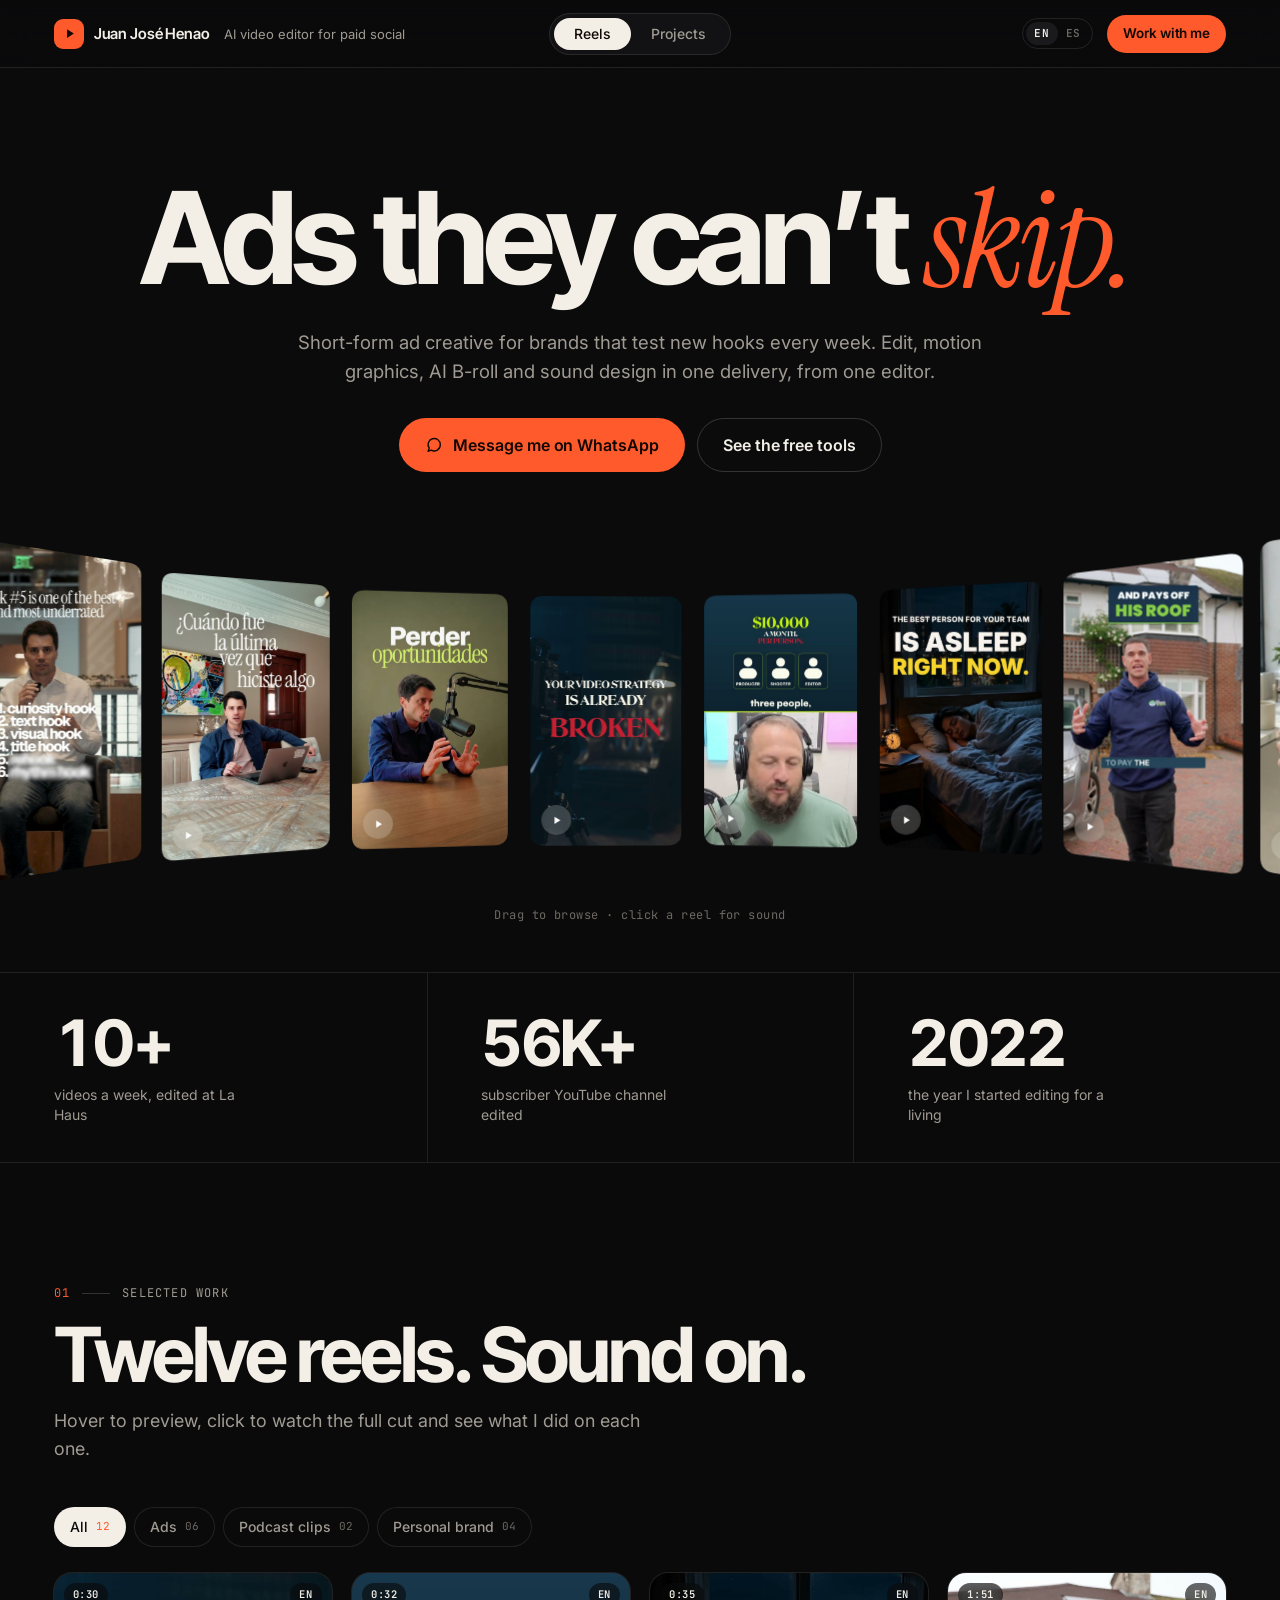
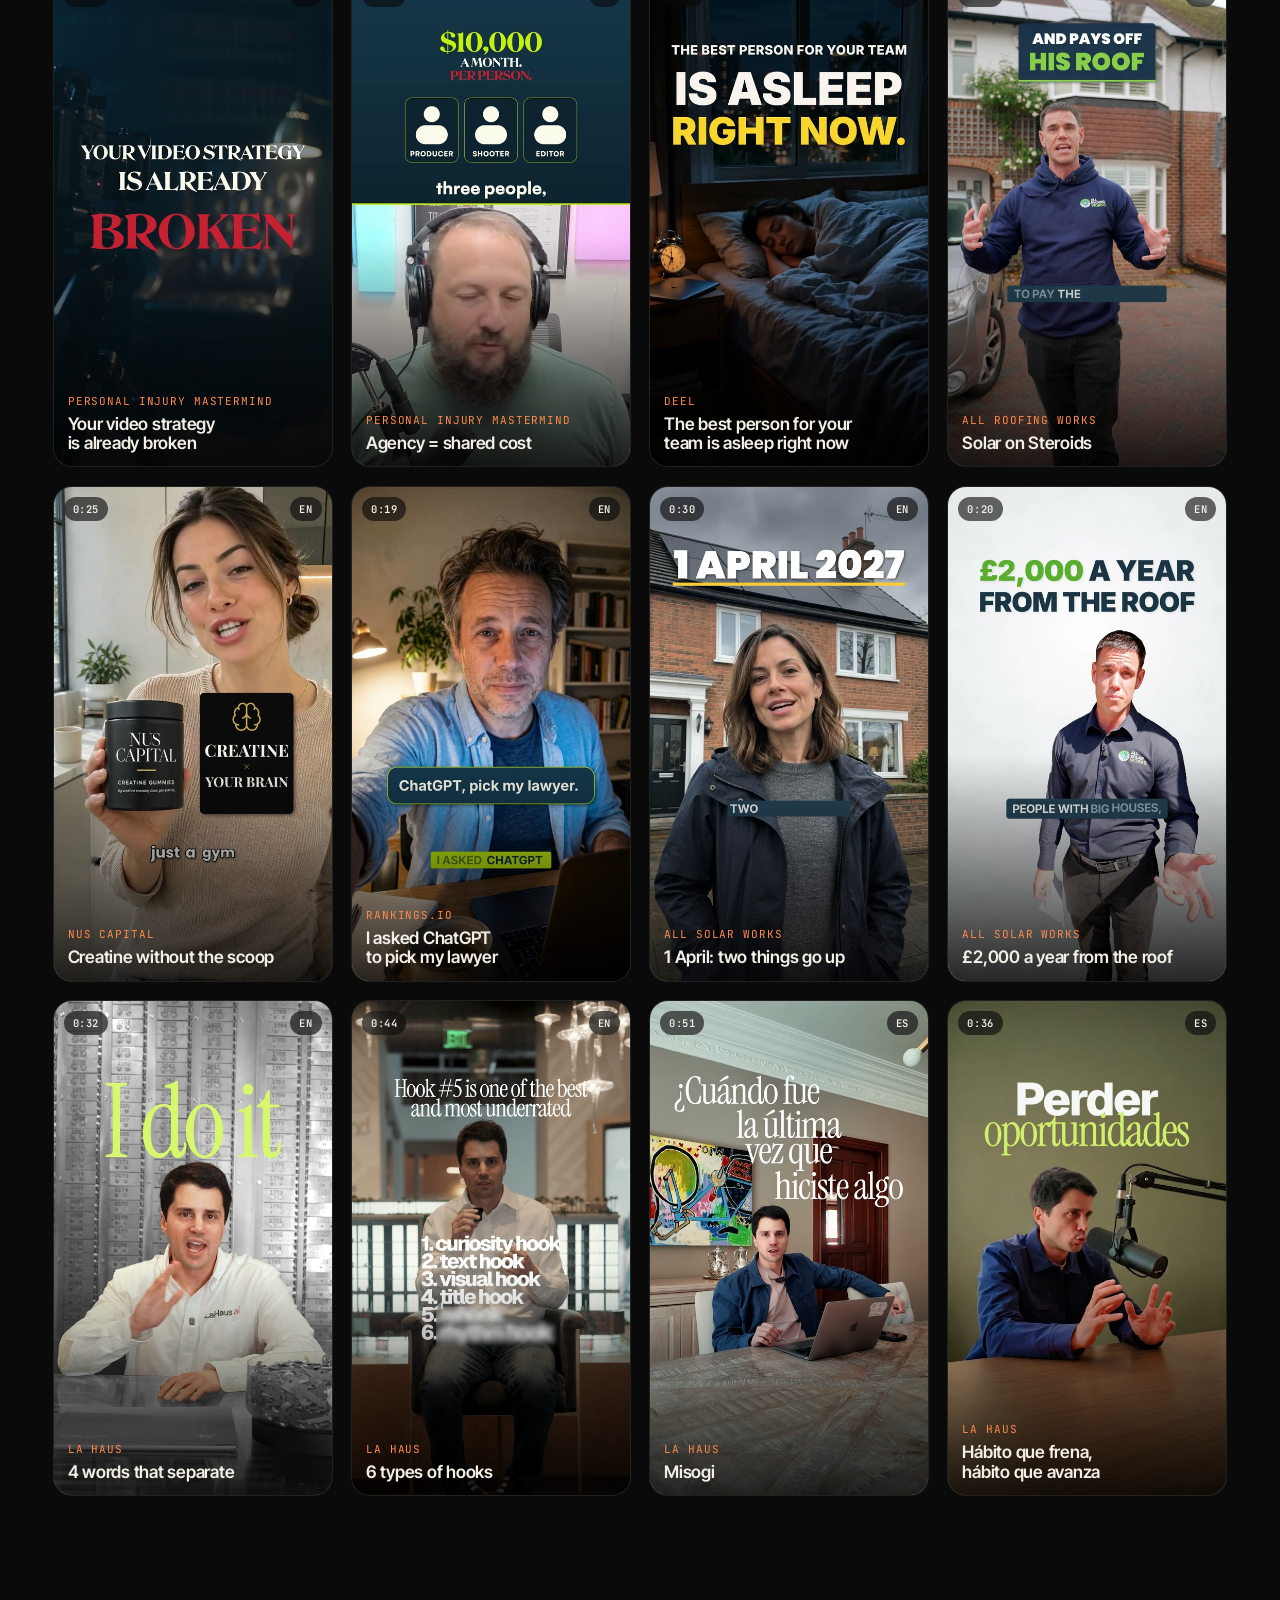
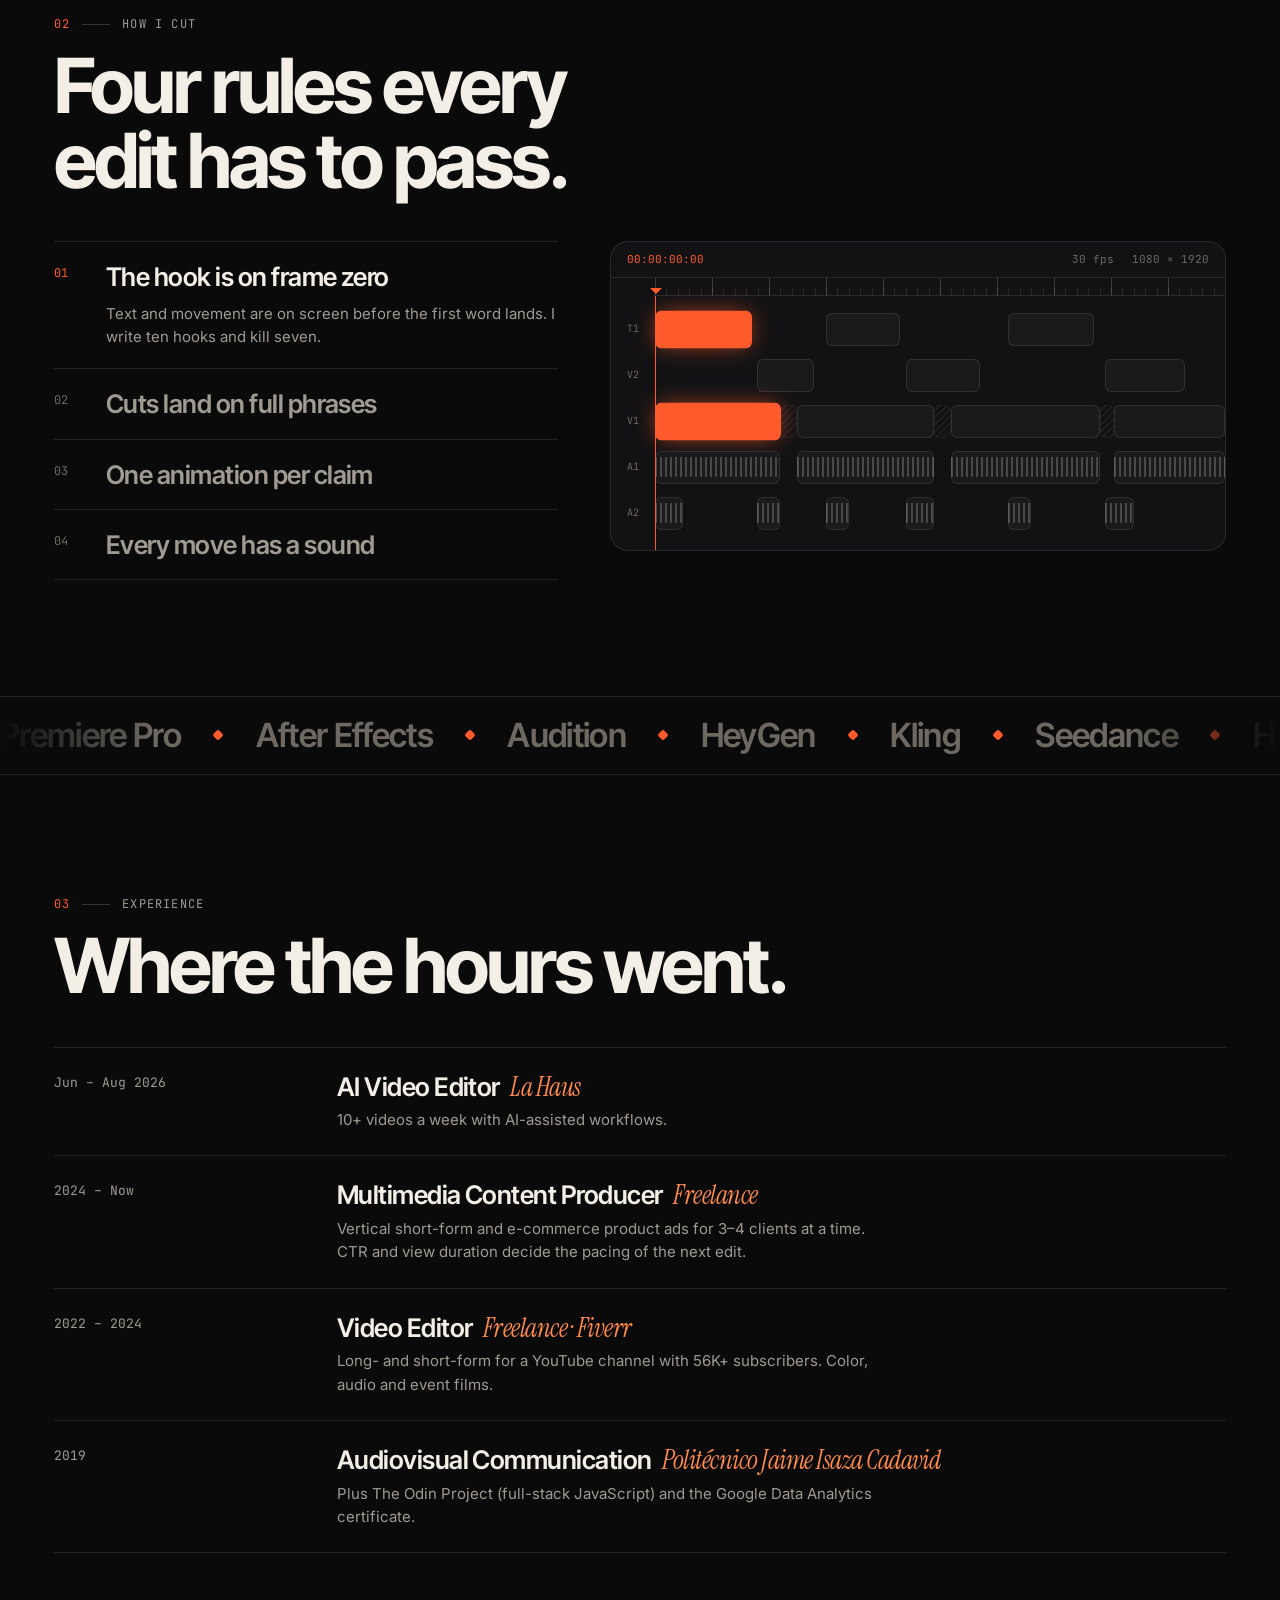
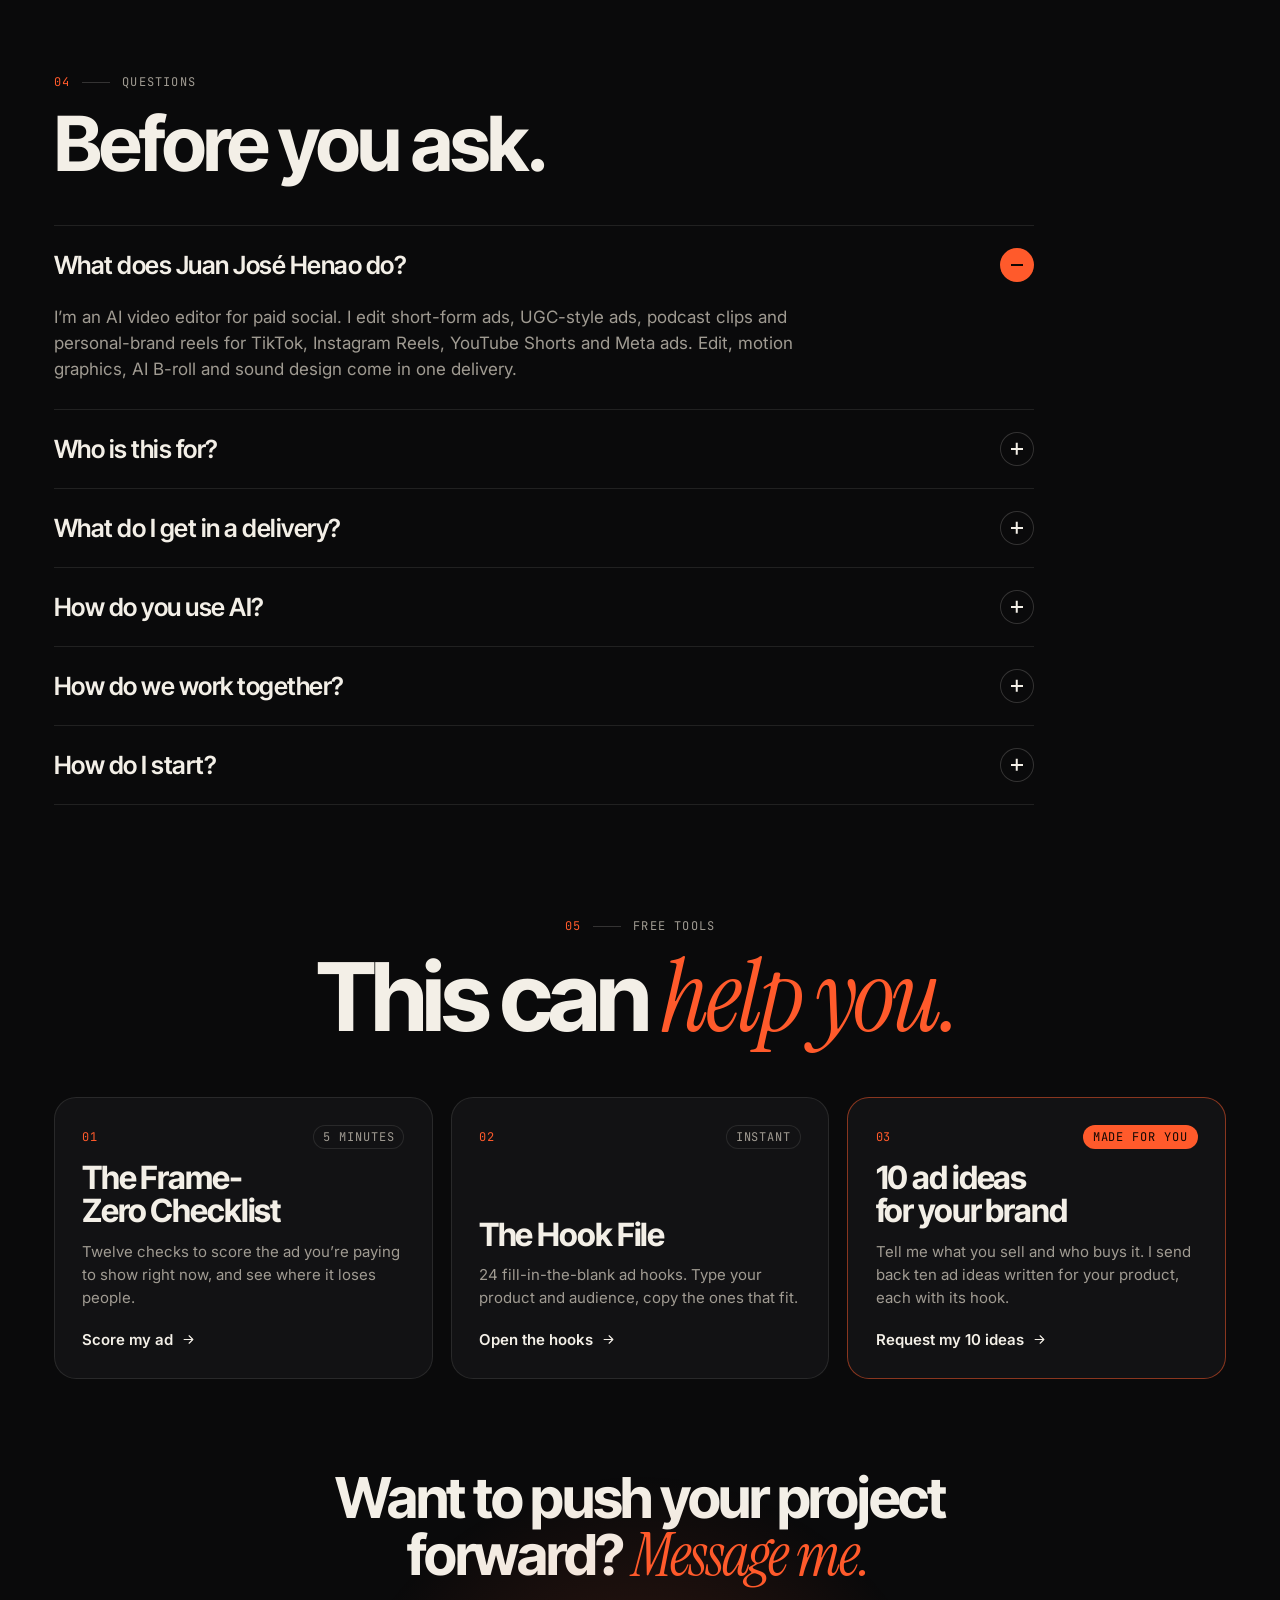
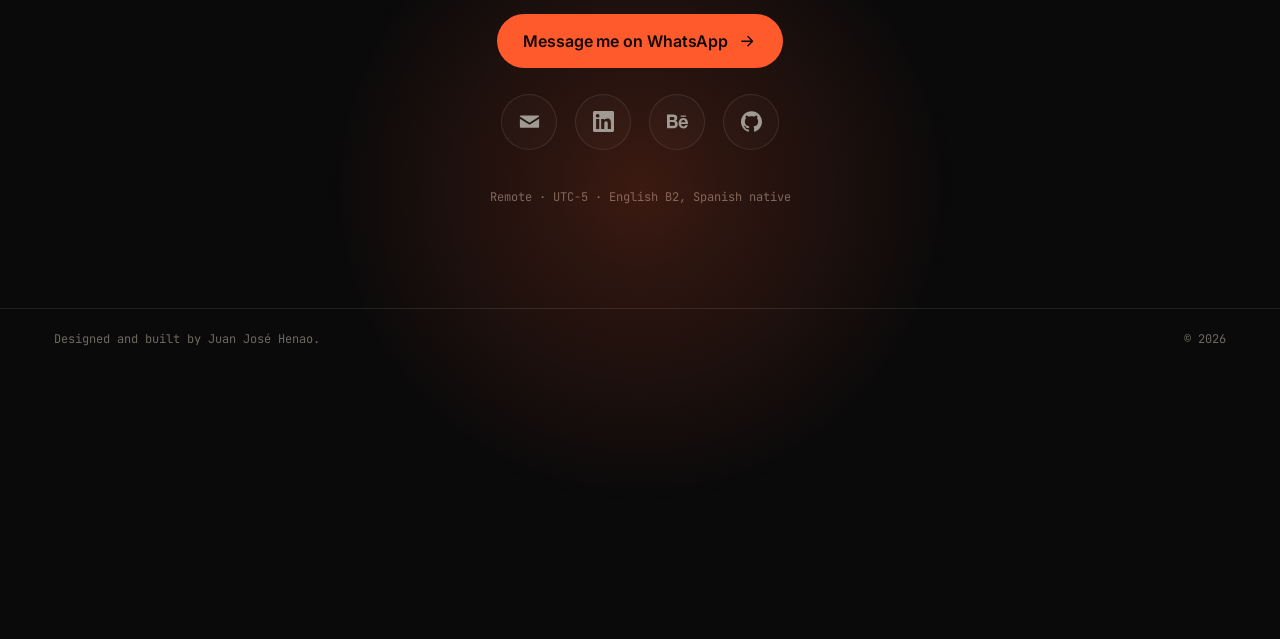
==== index.html @ 2e5285df "Portfolio site: reels, projects, free tools Co-Authored-By: Claude Fable 5.2 <noreply@anthropic.com>" ====
<!doctype html>
<html lang="en">
<head>
<meta charset="utf-8">
<meta name="viewport" content="width=device-width, initial-scale=1, viewport-fit=cover">
<title>Juan José Henao · AI Video Editor for Paid Social Ads</title>
<link rel="canonical" href="https://juanhenao.pages.dev/">
<meta name="description" content="Short-form ad creative for brands that test every week: edit, motion graphics, AI B-roll and sound design in one delivery. Juan José Henao, AI video editor, remote on US hours.">
<meta name="theme-color" content="#0A0A0B">
<meta property="og:title" content="Juan José Henao · AI Video Editor">
<meta property="og:description" content="Ads they can’t skip. Short-form ad creative with motion graphics, AI B-roll and sound design.">
<meta property="og:image" content="assets/poster/deel.jpg">
<link rel="icon" href="data:image/svg+xml,%3Csvg xmlns='http://www.w3.org/2000/svg' viewBox='0 0 32 32'%3E%3Crect width='32' height='32' rx='8' fill='%230A0A0B'/%3E%3Cpath d='M12 9v14l11-7z' fill='%23FF5A2B'/%3E%3C/svg%3E">
<link rel="preconnect" href="https://fonts.googleapis.com">
<link rel="preconnect" href="https://fonts.gstatic.com" crossorigin>
<link href="https://fonts.googleapis.com/css2?family=Inter+Tight:wght@500;600;700&family=Instrument+Serif:ital@1&family=Inter:wght@400;500;600&family=JetBrains+Mono:wght@400;600&display=swap" rel="stylesheet">
<link rel="stylesheet" href="assets/css/styles.css">
<!--ld-->
<script type="application/ld+json">{"@context":"https://schema.org","@graph":[{"@type":"Person","@id":"https://juanhenao.pages.dev/#juan","name":"Juan José Henao","jobTitle":"AI Video Editor","url":"https://juanhenao.pages.dev/","description":"Short-form ad creative for brands that test new hooks every week. Edit, motion graphics, AI B-roll and sound design in one delivery, from one editor.","address":{"@type":"PostalAddress","addressLocality":"Medellín","addressCountry":"CO"},"knowsLanguage":["en","es"],"knowsAbout":["Short-form video ads","Paid social creative","UGC-style ads","Motion graphics","AI video production","Podcast clips","Sound design","Premiere Pro","After Effects","Audition","HeyGen","Kling","Seedance","Higgsfield","ElevenLabs","CapCut","Claude Code"],"sameAs":["https://www.linkedin.com/in/juanhenaocyclone","https://www.behance.net/juanjoshenao3","https://github.com/Juanjhenao"]},{"@type":"ProfessionalService","@id":"https://juanhenao.pages.dev/#service","name":"Juan José Henao · AI video editing for paid social","url":"https://juanhenao.pages.dev/","image":"https://juanhenao.pages.dev/assets/poster/pim-short.jpg","founder":{"@id":"https://juanhenao.pages.dev/#juan"},"areaServed":"Worldwide","availableLanguage":["English","Spanish"],"description":"Short-form ad creative for startups, mid-size and large companies: editing, motion graphics, AI B-roll and sound design in one delivery, on a monthly retainer.","audience":{"@type":"BusinessAudience","name":"Startups, mid-size and large companies, and agencies running paid social"},"hasOfferCatalog":{"@type":"OfferCatalog","name":"Services","itemListElement":[{"@type":"Offer","itemOffered":{"@type":"Service","name":"Short-form paid social ads"}},{"@type":"Offer","itemOffered":{"@type":"Service","name":"UGC-style ads"}},{"@type":"Offer","itemOffered":{"@type":"Service","name":"Podcast clips and shorts"}},{"@type":"Offer","itemOffered":{"@type":"Service","name":"Personal-brand reels"}},{"@type":"Offer","itemOffered":{"@type":"Service","name":"Motion graphics and kinetic captions"}},{"@type":"Offer","itemOffered":{"@type":"Service","name":"AI-generated B-roll"}}]}},{"@type":"ItemList","name":"Selected reels","itemListElement":[{"@type":"ListItem","position":1,"item":{"@type":"VideoObject","name":"Your video strategy is already broken (Personal Injury Mastermind)","description":"Podcast short. Motion-graphics-led short cut from a long episode: the voice drives, the graphics explain. Checklists, a ×30 multiplier and a task stack built as vector UI in the brand palette. AI B-roll covers the two stretches where the master had no usable camera.","thumbnailUrl":"https://juanhenao.pages.dev/assets/poster/pim-short.jpg","contentUrl":"https://juanhenao.pages.dev/assets/video/pim-short.mp4","uploadDate":"2026-11-10","duration":"PT30S","inLanguage":"en","creator":{"@id":"https://juanhenao.pages.dev/#juan"}}},{"@type":"ListItem","position":2,"item":{"@type":"VideoObject","name":"Agency = shared cost (Personal Injury Mastermind)","description":"Podcast clip. Split frame: the speaker below, a live infographic above that does the math as he talks. $10,000 a month per person becomes $40,000 for four, built up icon by icon. Word-level captions with the keyword highlighted in the brand lime.","thumbnailUrl":"https://juanhenao.pages.dev/assets/poster/pim-clip.jpg","contentUrl":"https://juanhenao.pages.dev/assets/video/pim-clip.mp4","uploadDate":"2026-11-10","duration":"PT32S","inLanguage":"en","creator":{"@id":"https://juanhenao.pages.dev/#juan"}}},{"@type":"ListItem","position":3,"item":{"@type":"VideoObject","name":"The best person for your team is asleep right now (Deel)","description":"Ad concept · paid social. Concept to final render: AI-generated B-roll, no AI faces talking to camera. A dotted 3D globe carries the whole middle of the ad, with hires arcing across it. Hero counters for the public figures: 150+ countries, $11.2B paid, 4.83 rating.","thumbnailUrl":"https://juanhenao.pages.dev/assets/poster/deel.jpg","contentUrl":"https://juanhenao.pages.dev/assets/video/deel.mp4","uploadDate":"2026-11-10","duration":"PT35S","inLanguage":"en","creator":{"@id":"https://juanhenao.pages.dev/#juan"}}},{"@type":"ListItem","position":4,"item":{"@type":"VideoObject","name":"Solar on Steroids (All Roofing Works)","description":"Long-form ad · multicam. Edited A cam, B cam and drone into one 1:51 walkthrough. Title cards and counters land on each claim, clear of the presenter’s face. Rebuilt the logo in vectors for a clean animated sign-off.","thumbnailUrl":"https://juanhenao.pages.dev/assets/poster/roofing.jpg","contentUrl":"https://juanhenao.pages.dev/assets/video/roofing.mp4","uploadDate":"2026-11-05","duration":"PT1M51S","inLanguage":"en","creator":{"@id":"https://juanhenao.pages.dev/#juan"}}},{"@type":"ListItem","position":5,"item":{"@type":"VideoObject","name":"Creatine without the scoop (NUS Capital)","description":"Paid social ad · e-commerce. A 3D moment that acts out the script: powder turns into “5g”, then into the gummy. Serif title cards and dark B-roll for the “no scoop, no forgetting it” beats. Shared-element transitions, so the edit never passes through black.","thumbnailUrl":"https://juanhenao.pages.dev/assets/poster/nus.jpg","contentUrl":"https://juanhenao.pages.dev/assets/video/nus.mp4","uploadDate":"2026-11-04","duration":"PT25S","inLanguage":"en","creator":{"@id":"https://juanhenao.pages.dev/#juan"}}},{"@type":"ListItem","position":6,"item":{"@type":"VideoObject","name":"I asked ChatGPT to pick my lawyer (Rankings.io)","description":"Ad concept · paid social. Opens on the chat prompt as an on-screen bubble, in sync with the line. Vector UI in brand colors: ten search links collapse into three names. Kinetic type close: “Page one used to be the prize.”","thumbnailUrl":"https://juanhenao.pages.dev/assets/poster/rankings.jpg","contentUrl":"https://juanhenao.pages.dev/assets/video/rankings.mp4","uploadDate":"2026-11-04","duration":"PT19S","inLanguage":"en","creator":{"@id":"https://juanhenao.pages.dev/#juan"}}},{"@type":"ListItem","position":7,"item":{"@type":"VideoObject","name":"1 April: two things go up (All Solar Works)","description":"Paid social ad. Cut a single take down to full phrases, with alternating punch-ins hiding every join. Built an isometric voxel house in code to explain “4 kW solar + home battery” in two seconds. Counter reveal for the £4,300 figure, AI drone B-roll and a Get Quote button with a cursor click.","thumbnailUrl":"https://juanhenao.pages.dev/assets/poster/solar-vat.jpg","contentUrl":"https://juanhenao.pages.dev/assets/video/solar-vat.mp4","uploadDate":"2026-11-03","duration":"PT30S","inLanguage":"en","creator":{"@id":"https://juanhenao.pages.dev/#juan"}}},{"@type":"ListItem","position":8,"item":{"@type":"VideoObject","name":"£2,000 a year from the roof (All Solar Works)","description":"Paid social ad. Presenter cut out over the headline so the number reads first. Panel specs laid onto the roof in perspective over the drone shot. Animated counters and icons for output and savings, then the logo sting.","thumbnailUrl":"https://juanhenao.pages.dev/assets/poster/solar-roof.jpg","contentUrl":"https://juanhenao.pages.dev/assets/video/solar-roof.mp4","uploadDate":"2026-10-30","duration":"PT20S","inLanguage":"en","creator":{"@id":"https://juanhenao.pages.dev/#juan"}}},{"@type":"ListItem","position":9,"item":{"@type":"VideoObject","name":"4 words that separate (La Haus)","description":"Personal-brand reel. Opens wide on a big “4”, then cuts in close as the phrase lands. “I do it anyway” builds in oversized serif type behind the speaker, with the key word boxed in lime. Background drops to black and white so the type and the speaker carry the frame.","thumbnailUrl":"https://juanhenao.pages.dev/assets/poster/doit.jpg","contentUrl":"https://juanhenao.pages.dev/assets/video/doit.mp4","uploadDate":"2026-07-14","duration":"PT32S","inLanguage":"en","creator":{"@id":"https://juanhenao.pages.dev/#juan"}}},{"@type":"ListItem","position":10,"item":{"@type":"VideoObject","name":"6 types of hooks (La Haus)","description":"Educational reel. A six-item list that unblurs one line at a time, holding attention to the end. Background swaps and a comment-keyword CTA built in. Captions placed inside the safe zone, clear of the app UI.","thumbnailUrl":"https://juanhenao.pages.dev/assets/poster/hooks.jpg","contentUrl":"https://juanhenao.pages.dev/assets/video/hooks.mp4","uploadDate":"2026-06-24","duration":"PT44S","inLanguage":"en","creator":{"@id":"https://juanhenao.pages.dev/#juan"}}},{"@type":"ListItem","position":11,"item":{"@type":"VideoObject","name":"Misogi (La Haus)","description":"Personal-brand reel. Editorial type hook that asks the question before he does. AI B-roll inserts that match the room’s light, so cutaways feel shot, not stock. Karaoke captions with lime emphasis on the words that carry the idea.","thumbnailUrl":"https://juanhenao.pages.dev/assets/poster/misogi.jpg","contentUrl":"https://juanhenao.pages.dev/assets/video/misogi.mp4","uploadDate":"2026-06-23","duration":"PT51S","inLanguage":"es","creator":{"@id":"https://juanhenao.pages.dev/#juan"}}},{"@type":"ListItem","position":12,"item":{"@type":"VideoObject","name":"Hábito que frena, hábito que avanza (La Haus)","description":"Personal-brand reel. A two-column comparison builds above the speaker, one tag per habit. Rounded B-roll insets and a split screen break up the talking head. Serif and grotesque title pairing in the brand’s single lime accent.","thumbnailUrl":"https://juanhenao.pages.dev/assets/poster/habito.jpg","contentUrl":"https://juanhenao.pages.dev/assets/video/habito.mp4","uploadDate":"2026-06-19","duration":"PT36S","inLanguage":"es","creator":{"@id":"https://juanhenao.pages.dev/#juan"}}}]},{"@type":"FAQPage","mainEntity":[{"@type":"Question","name":"What does Juan José Henao do?","acceptedAnswer":{"@type":"Answer","text":"I’m an AI video editor for paid social. I edit short-form ads, UGC-style ads, podcast clips and personal-brand reels for TikTok, Instagram Reels, YouTube Shorts and Meta ads. Edit, motion graphics, AI B-roll and sound design come in one delivery."}},{"@type":"Question","name":"Who is this for?","acceptedAnswer":{"@type":"Answer","text":"Startups, mid-size and large companies, and the agencies that serve them, when they run paid social and need fresh ad creative every week instead of one video a quarter."}},{"@type":"Question","name":"What do I get in a delivery?","acceptedAnswer":{"@type":"Answer","text":"A finished vertical video ready to run: hook on the first frame, cuts on full phrases, word-level captions, motion graphics for every claim, B-roll and a mixed soundtrack. The project file stays editable, so changes don’t mean starting over."}},{"@type":"Question","name":"How do you use AI?","acceptedAnswer":{"@type":"Answer","text":"For speed and for shots that would otherwise need a shoot: AI B-roll with Seedance and Kling, avatars and voice with HeyGen and ElevenLabs, and my own pipeline that finds silences, aligns captions and audits every cut. The taste and the final check are mine. Anything showing an AI-generated person is labelled as such."}},{"@type":"Question","name":"How do we work together?","acceptedAnswer":{"@type":"Answer","text":"On a monthly retainer. You send raw footage or a brief, I send back finished ads, and what the numbers say shapes the next batch. I’m remote, based in Medellín, Colombia (UTC−5), and work US business hours. English and Spanish."}},{"@type":"Question","name":"How do I start?","acceptedAnswer":{"@type":"Answer","text":"Message me on WhatsApp or by email. Or start with a free tool: score your current ad with the Frame-Zero Checklist, pull hooks from the Hook File, or ask for ten ad ideas written for your brand."}}]}]}</script>
<!--/ld-->
</head>
<body>

<div class="grain" aria-hidden="true"></div>
<div class="cut" aria-hidden="true"></div>

<header class="top">
  <a class="brand" href="#reels" data-view="reels" aria-label="Juan José Henao">
    <span class="brand__mark"><svg viewBox="0 0 24 24" aria-hidden="true"><path d="M8 5v14l11-7z"/></svg></span>
    <span class="brand__text">
      <span class="brand__name">Juan José Henao</span>
      <span class="brand__tag"><span data-i18n="head.tag1">AI video editor for paid social</span><span class="brand__tag2"> · <span data-i18n="head.tag2">Remote, US hours</span></span></span>
    </span>
  </a>

  <nav class="tabs" aria-label="Sections">
    <span class="tabs__pill" aria-hidden="true"></span>
    <a class="tabs__tab is-on" href="#reels" data-view="reels" data-i18n="nav.reels">Reels</a>
    <a class="tabs__tab" href="#projects" data-view="projects" data-i18n="nav.projects">Projects</a>
  </nav>

  <div class="top__right">
    <button class="lang" type="button" aria-label="Language">
      <span data-lang="en" class="is-on">EN</span><span data-lang="es">ES</span>
    </button>
    <a class="btn btn--sm btn--accent magnetic" href="#contact" data-goto="contact"><span data-i18n="nav.cta">Work with me</span></a>
  </div>
  <div class="top__progress" aria-hidden="true"><i></i></div>
</header>

<main>
  <!-- ============================ REELS VIEW ============================ -->
  <section class="view is-on" id="view-reels" data-view-name="reels">

    <section class="hero" id="top">
      <h1 class="hero__h1" data-i18n-html="hero.h1" data-split>Ads they can’t <em>skip.</em></h1>
      <p class="hero__sub reveal" data-i18n="hero.sub">Short-form ad creative for brands that test new hooks every week. Edit, motion graphics, AI B-roll and sound design in one delivery, from one editor.</p>
      <div class="hero__cta reveal">
        <a class="btn btn--accent btn--lg magnetic" data-wa="hero.wa" data-track="wa-hero" href="#" target="_blank" rel="noopener">
          <svg viewBox="0 0 24 24" aria-hidden="true"><path d="M20 11.5a8 8 0 0 1-11.8 7L4 20l1.5-4.1A8 8 0 1 1 20 11.5z"/></svg>
          <span data-i18n="hero.cta1">Message me on WhatsApp</span>
        </a>
        <a class="btn btn--ghost btn--lg magnetic" href="#contact" data-goto="contact"><span data-i18n="hero.cta2">See the free tools</span></a>
      </div>
      <div class="arc" id="arc" aria-label="Featured reels"></div>
      <p class="hero__hint"><span data-i18n="hero.hint">Drag to browse · click a reel for sound</span></p>
    </section>

    <section class="stats" aria-label="Numbers">
      <div class="stat reveal"><b><span data-count="10">0</span>+</b><p data-i18n="stat.1">videos a week, edited at La Haus</p></div>
      <div class="stat reveal"><b><span data-count="56">0</span>K+</b><p data-i18n="stat.2">subscriber YouTube channel edited</p></div>
      <div class="stat reveal"><b><span data-count="2022" data-from="2000">2000</span></b><p data-i18n="stat.4">the year I started editing for a living</p></div>
    </section>

    <section class="work" id="work">
      <header class="sec-head">
        <p class="kicker reveal"><span>01</span><span data-i18n="reels.kicker">Selected work</span></p>
        <h2 class="reveal" data-i18n="reels.h2">Twelve reels. Sound on.</h2>
        <p class="sec-sub reveal" data-i18n="reels.sub">Hover to preview, click to watch the full cut and see what I did on each one.</p>
      </header>
      <div class="filters reveal" role="tablist" aria-label="Filter reels">
        <button class="chip is-on" data-filter="all" role="tab"><span data-i18n="f.all">All</span><i></i></button>
        <button class="chip" data-filter="ads" role="tab"><span data-i18n="f.ads">Ads</span><i></i></button>
        <button class="chip" data-filter="podcast" role="tab"><span data-i18n="f.podcast">Podcast clips</span><i></i></button>
        <button class="chip" data-filter="brand" role="tab"><span data-i18n="f.brand">Personal brand</span><i></i></button>
      </div>
      <div class="grid" id="grid"><!--grid-->
        <article class="card is-in"><a class="card__btn" href="assets/video/pim-short.mp4"><div class="card__frame" style="background-image:url(assets/poster/pim-short.jpg)"><div class="card__shade"></div><div class="card__meta"><p class="card__brand">Personal Injury Mastermind · Podcast short</p><h3 class="card__title">Your video strategy is already broken</h3></div></div></a></article>
        <article class="card is-in"><a class="card__btn" href="assets/video/pim-clip.mp4"><div class="card__frame" style="background-image:url(assets/poster/pim-clip.jpg)"><div class="card__shade"></div><div class="card__meta"><p class="card__brand">Personal Injury Mastermind · Podcast clip</p><h3 class="card__title">Agency = shared cost</h3></div></div></a></article>
        <article class="card is-in"><a class="card__btn" href="assets/video/deel.mp4"><div class="card__frame" style="background-image:url(assets/poster/deel.jpg)"><div class="card__shade"></div><div class="card__meta"><p class="card__brand">Deel · Ad concept · paid social</p><h3 class="card__title">The best person for your team is asleep right now</h3></div></div></a></article>
        <article class="card is-in"><a class="card__btn" href="assets/video/roofing.mp4"><div class="card__frame" style="background-image:url(assets/poster/roofing.jpg)"><div class="card__shade"></div><div class="card__meta"><p class="card__brand">All Roofing Works · Long-form ad · multicam</p><h3 class="card__title">Solar on Steroids</h3></div></div></a></article>
        <article class="card is-in"><a class="card__btn" href="assets/video/nus.mp4"><div class="card__frame" style="background-image:url(assets/poster/nus.jpg)"><div class="card__shade"></div><div class="card__meta"><p class="card__brand">NUS Capital · Paid social ad · e-commerce</p><h3 class="card__title">Creatine without the scoop</h3></div></div></a></article>
        <article class="card is-in"><a class="card__btn" href="assets/video/rankings.mp4"><div class="card__frame" style="background-image:url(assets/poster/rankings.jpg)"><div class="card__shade"></div><div class="card__meta"><p class="card__brand">Rankings.io · Ad concept · paid social</p><h3 class="card__title">I asked ChatGPT to pick my lawyer</h3></div></div></a></article>
        <article class="card is-in"><a class="card__btn" href="assets/video/solar-vat.mp4"><div class="card__frame" style="background-image:url(assets/poster/solar-vat.jpg)"><div class="card__shade"></div><div class="card__meta"><p class="card__brand">All Solar Works · Paid social ad</p><h3 class="card__title">1 April: two things go up</h3></div></div></a></article>
        <article class="card is-in"><a class="card__btn" href="assets/video/solar-roof.mp4"><div class="card__frame" style="background-image:url(assets/poster/solar-roof.jpg)"><div class="card__shade"></div><div class="card__meta"><p class="card__brand">All Solar Works · Paid social ad</p><h3 class="card__title">£2,000 a year from the roof</h3></div></div></a></article>
        <article class="card is-in"><a class="card__btn" href="assets/video/doit.mp4"><div class="card__frame" style="background-image:url(assets/poster/doit.jpg)"><div class="card__shade"></div><div class="card__meta"><p class="card__brand">La Haus · Personal-brand reel</p><h3 class="card__title">4 words that separate</h3></div></div></a></article>
        <article class="card is-in"><a class="card__btn" href="assets/video/hooks.mp4"><div class="card__frame" style="background-image:url(assets/poster/hooks.jpg)"><div class="card__shade"></div><div class="card__meta"><p class="card__brand">La Haus · Educational reel</p><h3 class="card__title">6 types of hooks</h3></div></div></a></article>
        <article class="card is-in"><a class="card__btn" href="assets/video/misogi.mp4"><div class="card__frame" style="background-image:url(assets/poster/misogi.jpg)"><div class="card__shade"></div><div class="card__meta"><p class="card__brand">La Haus · Personal-brand reel</p><h3 class="card__title">Misogi</h3></div></div></a></article>
        <article class="card is-in"><a class="card__btn" href="assets/video/habito.mp4"><div class="card__frame" style="background-image:url(assets/poster/habito.jpg)"><div class="card__shade"></div><div class="card__meta"><p class="card__brand">La Haus · Personal-brand reel</p><h3 class="card__title">Hábito que frena, hábito que avanza</h3></div></div></a></article>
      <!--/grid--></div>
    </section>

    <section class="method" id="method">
      <header class="sec-head">
        <p class="kicker reveal"><span>02</span><span data-i18n="method.kicker">How I cut</span></p>
        <h2 class="reveal" data-i18n="method.h2">Four rules every edit has to pass.</h2>
      </header>
      <div class="method__body">
        <ol class="rules">
          <li class="rule is-on" data-rule="0"><button type="button"><span class="rule__n">01</span><span class="rule__t" data-i18n="m1.t">The hook is on frame zero</span><span class="rule__d" data-i18n="m1.d">Text and movement are on screen before the first word lands. I write ten hooks and kill seven.</span></button></li>
          <li class="rule" data-rule="1"><button type="button"><span class="rule__n">02</span><span class="rule__t" data-i18n="m2.t">Cuts land on full phrases</span><span class="rule__d" data-i18n="m2.d">Pauses over a fifth of a second go. Words never get clipped. Every join is checked twelve frames each side.</span></button></li>
          <li class="rule" data-rule="2"><button type="button"><span class="rule__n">03</span><span class="rule__t" data-i18n="m3.t">One animation per claim</span><span class="rule__d" data-i18n="m3.d">A number gets a counter. A product gets a 3D moment. Nothing moves just to move.</span></button></li>
          <li class="rule" data-rule="3"><button type="button"><span class="rule__n">04</span><span class="rule__t" data-i18n="m4.t">Every move has a sound</span><span class="rule__d" data-i18n="m4.d">Each visible animation gets its own effect, aligned to the peak, with the voice always on top.</span></button></li>
        </ol>
        <div class="tl reveal" data-rule-on="0" aria-hidden="true">
          <div class="tl__bar"><span class="tl__tc">00:00:00:00</span><span>30 fps</span><span>1080 × 1920</span></div>
          <div class="tl__ruler"></div>
          <div class="tl__tracks">
            <div class="tl__track"><em>T1</em><div class="tl__lane" data-lane="titles"></div></div>
            <div class="tl__track"><em>V2</em><div class="tl__lane" data-lane="gfx"></div></div>
            <div class="tl__track"><em>V1</em><div class="tl__lane" data-lane="video"></div></div>
            <div class="tl__track"><em>A1</em><div class="tl__lane" data-lane="voice"></div></div>
            <div class="tl__track"><em>A2</em><div class="tl__lane" data-lane="sfx"></div></div>
            <i class="tl__head"></i>
          </div>
        </div>
      </div>
    </section>

    <section class="stack" aria-label="Tools">
      <div class="marquee"><div class="marquee__row" id="marquee"></div></div>
    </section>

    <section class="exp" id="experience">
      <header class="sec-head">
        <p class="kicker reveal"><span>03</span><span data-i18n="exp.kicker">Experience</span></p>
        <h2 class="reveal" data-i18n="exp.h2">Where the hours went.</h2>
      </header>
      <ul class="exp__list">
        <li class="reveal"><span class="exp__when">Jun – Aug 2026</span><div><h3><span data-i18n="e1.r">AI Video Editor</span> <i>La Haus</i></h3><p data-i18n="e1.d">10+ videos a week with AI-assisted workflows.</p></div></li>
        <li class="reveal"><span class="exp__when">2024 – <span data-i18n="now">Now</span></span><div><h3><span data-i18n="e2.r">Multimedia Content Producer</span> <i data-i18n="e2.c">Freelance</i></h3><p data-i18n="e2.d">Vertical short-form and e-commerce product ads for 3–4 clients at a time. CTR and view duration decide the pacing of the next edit.</p></div></li>
        <li class="reveal"><span class="exp__when">2022 – 2024</span><div><h3><span data-i18n="e3.r">Video Editor</span> <i data-i18n="e3.c">Freelance · Fiverr</i></h3><p data-i18n="e3.d">Long- and short-form for a YouTube channel with 56K+ subscribers. Color, audio and event films.</p></div></li>
        <li class="reveal"><span class="exp__when">2019</span><div><h3><span data-i18n="e4.r">Audiovisual Communication</span> <i>Politécnico Jaime Isaza Cadavid</i></h3><p data-i18n="e4.d">Plus The Odin Project (full-stack JavaScript) and the Google Data Analytics certificate.</p></div></li>
      </ul>
    </section>
    <section class="faq" id="faq">
      <header class="sec-head">
        <p class="kicker reveal"><span>04</span><span data-i18n="faq.kicker">Questions</span></p>
        <h2 class="reveal" data-i18n="faq.h2">Before you ask.</h2>
      </header>
      <div class="faq__list" id="faqlist"><!--faq-->
        <details class="qa" open><summary><span>What does Juan José Henao do?</span><i></i></summary><p>I’m an AI video editor for paid social. I edit short-form ads, UGC-style ads, podcast clips and personal-brand reels for TikTok, Instagram Reels, YouTube Shorts and Meta ads. Edit, motion graphics, AI B-roll and sound design come in one delivery.</p></details>
        <details class="qa" open><summary><span>Who is this for?</span><i></i></summary><p>Startups, mid-size and large companies, and the agencies that serve them, when they run paid social and need fresh ad creative every week instead of one video a quarter.</p></details>
        <details class="qa" open><summary><span>What do I get in a delivery?</span><i></i></summary><p>A finished vertical video ready to run: hook on the first frame, cuts on full phrases, word-level captions, motion graphics for every claim, B-roll and a mixed soundtrack. The project file stays editable, so changes don’t mean starting over.</p></details>
        <details class="qa" open><summary><span>How do you use AI?</span><i></i></summary><p>For speed and for shots that would otherwise need a shoot: AI B-roll with Seedance and Kling, avatars and voice with HeyGen and ElevenLabs, and my own pipeline that finds silences, aligns captions and audits every cut. The taste and the final check are mine. Anything showing an AI-generated person is labelled as such.</p></details>
        <details class="qa" open><summary><span>How do we work together?</span><i></i></summary><p>On a monthly retainer. You send raw footage or a brief, I send back finished ads, and what the numbers say shapes the next batch. I’m remote, based in Medellín, Colombia (UTC−5), and work US business hours. English and Spanish.</p></details>
        <details class="qa" open><summary><span>How do I start?</span><i></i></summary><p>Message me on WhatsApp or by email. Or start with a free tool: score your current ad with the Frame-Zero Checklist, pull hooks from the Hook File, or ask for ten ad ideas written for your brand.</p></details>
      <!--/faq--></div>
    </section>
  </section>

  <!-- ========================== PROJECTS VIEW =========================== -->
  <section class="view" id="view-projects" data-view-name="projects" hidden>
    <section class="phero">
      <p class="kicker reveal"><span>04</span><span data-i18n="proj.kicker">Projects</span></p>
      <h1 class="phero__h1" data-i18n-html="proj.h2" data-split>What I build when the <em>edit is done.</em></h1>
      <p class="hero__sub reveal" data-i18n="proj.sub">Web apps, tools and the pipeline I edit with. Hover a card to see it run.</p>
    </section>
    <section class="plist" id="plist"></section>
    <section class="early reveal">
      <h3 data-i18n="early.t">Where it started: The Odin Project, 2022</h3>
      <div class="early__chips" id="early"></div>
      <a class="link-arrow" href="https://github.com/Juanjhenao" target="_blank" rel="noopener"><span data-i18n="proj.more">Everything else is on GitHub</span><svg viewBox="0 0 24 24" aria-hidden="true"><path d="M7 17 17 7M8 7h9v9"/></svg></a>
    </section>
  </section>

  <!-- ============================= CONTACT ============================== -->
  <section class="contact" id="contact">
    <p class="kicker reveal"><span>05</span><span data-i18n="tools.kicker">Free tools</span></p>
    <h2 class="contact__h2 reveal" data-i18n-html="tools.h2">This can <em>help you.</em></h2>

    <div class="magnets">
      <a class="magnet reveal" href="checklist.html" data-track="open-checklist">
        <span class="magnet__top"><b>01</b><i data-i18n="mg1.time">5 minutes</i></span>
        <h3 data-i18n="mg1.t">The Frame-Zero Checklist</h3><p data-i18n="mg1.d">Twelve checks to score the ad you’re paying to show right now, and see where it loses people.</p>
        <span class="magnet__go"><span data-i18n="mg1.cta">Score my ad</span><svg viewBox="0 0 24 24" aria-hidden="true"><path d="M5 12h14M13 6l6 6-6 6"/></svg></span>
      </a>
      <a class="magnet reveal" href="hooks.html" data-track="open-hook-file" style="--d:70ms">
        <span class="magnet__top"><b>02</b><i data-i18n="mg2.time">Instant</i></span>
        <h3 data-i18n="mg2.t">The Hook File</h3><p data-i18n="mg2.d">24 fill-in-the-blank ad hooks. Type your product and audience, copy the ones that fit.</p>
        <span class="magnet__go"><span data-i18n="mg2.cta">Open the hooks</span><svg viewBox="0 0 24 24" aria-hidden="true"><path d="M5 12h14M13 6l6 6-6 6"/></svg></span>
      </a>
      <a class="magnet magnet--hot reveal" href="ideas.html" data-track="open-10-ideas" style="--d:140ms">
        <span class="magnet__top"><b>03</b><i data-i18n="mg3.time">Made for you</i></span>
        <h3 data-i18n="mg3.t">10 ad ideas for your brand</h3><p data-i18n="mg3.d">Tell me what you sell and who buys it. I send back ten ad ideas written for your product, each with its hook.</p>
        <span class="magnet__go"><span data-i18n="mg3.cta">Request my 10 ideas</span><svg viewBox="0 0 24 24" aria-hidden="true"><path d="M5 12h14M13 6l6 6-6 6"/></svg></span>
      </a>
    </div>

    <h3 class="contact__push reveal" data-i18n-html="cta.push">Want to push your project forward? <em>Message me.</em></h3>
    <div class="contact__row reveal">
      <a class="btn btn--accent btn--lg magnetic" data-wa="cta.talk" data-track="wa-contact" href="#" target="_blank" rel="noopener"><span data-i18n="cta.wa2">Message me on WhatsApp</span>
        <svg viewBox="0 0 24 24" aria-hidden="true"><path d="M5 12h14M13 6l6 6-6 6"/></svg></a>
    </div>
    <ul class="icos reveal">
      <li><a class="ico magnetic" id="mailto" href="#" aria-label="Email" data-track="email-contact"><svg viewBox="0 0 24 24" aria-hidden="true"><path d="M2 5h20a1 1 0 0 1 1 1v.4l-11 6.9L1 6.4V6a1 1 0 0 1 1-1Zm21 3.75V18a1 1 0 0 1-1 1H2a1 1 0 0 1-1-1V8.75l10.47 6.57a1 1 0 0 0 1.06 0Z"/></svg><span class="ico__l">Email</span></a></li>
      <li><a class="ico magnetic" id="s-li" href="#" aria-label="LinkedIn" data-track="out-linkedin" target="_blank" rel="noopener"><svg viewBox="0 0 24 24" aria-hidden="true"><path d="M20.447 20.452h-3.554v-5.569c0-1.328-.027-3.037-1.852-3.037-1.853 0-2.136 1.445-2.136 2.939v5.667H9.351V9h3.414v1.561h.046c.477-.9 1.637-1.85 3.37-1.85 3.601 0 4.267 2.37 4.267 5.455v6.286zM5.337 7.433c-1.144 0-2.063-.926-2.063-2.065 0-1.138.92-2.063 2.063-2.063 1.14 0 2.064.925 2.064 2.063 0 1.139-.925 2.065-2.064 2.065zm1.782 13.019H3.555V9h3.564v11.452zM22.225 0H1.771C.792 0 0 .774 0 1.729v20.542C0 23.227.792 24 1.771 24h20.451C23.2 24 24 23.227 24 22.271V1.729C24 .774 23.2 0 22.222 0h.003z"/></svg><span class="ico__l">LinkedIn</span></a></li>
      <li><a class="ico magnetic" id="s-be" href="#" aria-label="Behance" data-track="out-behance" target="_blank" rel="noopener"><svg viewBox="0 0 24 24" aria-hidden="true"><path d="M16.969 16.927a2.561 2.561 0 0 0 1.901.677 2.501 2.501 0 0 0 1.531-.475c.362-.235.636-.584.779-.99h2.585a5.091 5.091 0 0 1-1.9 2.896 5.292 5.292 0 0 1-3.091.88 5.839 5.839 0 0 1-2.284-.433 4.871 4.871 0 0 1-1.723-1.211 5.657 5.657 0 0 1-1.08-1.874 7.057 7.057 0 0 1-.383-2.393c-.005-.8.129-1.595.396-2.349a5.313 5.313 0 0 1 5.088-3.604 4.87 4.87 0 0 1 2.376.563c.661.362 1.231.87 1.668 1.485a6.2 6.2 0 0 1 .943 2.133c.194.821.263 1.666.205 2.508h-7.699c-.063.79.184 1.574.688 2.187ZM6.947 4.084a8.065 8.065 0 0 1 1.928.198 4.29 4.29 0 0 1 1.49.638c.418.303.748.711.958 1.182.241.579.357 1.203.341 1.83a3.506 3.506 0 0 1-.506 1.961 3.726 3.726 0 0 1-1.503 1.287 3.588 3.588 0 0 1 2.027 1.437c.464.747.697 1.615.67 2.494a4.593 4.593 0 0 1-.423 2.032 3.945 3.945 0 0 1-1.163 1.413 5.114 5.114 0 0 1-1.683.807 7.135 7.135 0 0 1-1.928.259H0V4.084h6.947Zm-.235 12.9c.308.004.616-.029.916-.099a2.18 2.18 0 0 0 .766-.332c.228-.158.411-.371.534-.619.142-.317.208-.663.191-1.009a2.08 2.08 0 0 0-.642-1.715 2.618 2.618 0 0 0-1.696-.505h-3.54v4.279h3.471Zm13.635-5.967a2.13 2.13 0 0 0-1.654-.619 2.336 2.336 0 0 0-1.163.259 2.474 2.474 0 0 0-.738.62 2.359 2.359 0 0 0-.396.792c-.074.239-.12.485-.137.734h4.769a3.239 3.239 0 0 0-.679-1.785l-.002-.001Zm-13.813-.648a2.254 2.254 0 0 0 1.423-.433c.399-.355.607-.88.56-1.413a1.916 1.916 0 0 0-.178-.891 1.298 1.298 0 0 0-.495-.533 1.851 1.851 0 0 0-.711-.274 3.966 3.966 0 0 0-.835-.073H3.241v3.631h3.293v-.014ZM21.62 5.122h-5.976v1.527h5.976V5.122Z"/></svg><span class="ico__l">Behance</span></a></li>
      <li><a class="ico magnetic" id="s-gh" href="#" aria-label="GitHub" data-track="out-github" target="_blank" rel="noopener"><svg viewBox="0 0 24 24" aria-hidden="true"><path d="M12 .297c-6.63 0-12 5.373-12 12 0 5.303 3.438 9.8 8.205 11.385.6.113.82-.258.82-.577 0-.285-.01-1.04-.015-2.04-3.338.724-4.042-1.61-4.042-1.61C4.422 18.07 3.633 17.7 3.633 17.7c-1.087-.744.084-.729.084-.729 1.205.084 1.838 1.236 1.838 1.236 1.07 1.835 2.809 1.305 3.495.998.108-.776.417-1.305.76-1.605-2.665-.3-5.466-1.332-5.466-5.93 0-1.31.465-2.38 1.235-3.22-.135-.303-.54-1.523.105-3.176 0 0 1.005-.322 3.3 1.23.96-.267 1.98-.399 3-.405 1.02.006 2.04.138 3 .405 2.28-1.552 3.285-1.23 3.285-1.23.645 1.653.24 2.873.12 3.176.765.84 1.23 1.91 1.23 3.22 0 4.61-2.805 5.625-5.475 5.92.42.36.81 1.096.81 2.22 0 1.606-.015 2.896-.015 3.286 0 .315.21.69.825.57C20.565 22.092 24 17.592 24 12.297c0-6.627-5.373-12-12-12"/></svg><span class="ico__l">GitHub</span></a></li>
    </ul>
    <p class="contact__meta" data-i18n="cta.meta">Remote · UTC−5 · English B2, Spanish native</p>
  </section>
</main>

<footer class="foot">
  <span data-i18n="foot">Designed and built by Juan José Henao.</span><span>© 2026</span>
</footer>

<!-- mobile bottom tabs -->
<nav class="dock" aria-label="Sections">
  <a class="dock__tab is-on" href="#reels" data-view="reels"><svg viewBox="0 0 24 24" aria-hidden="true"><path d="M8 5v14l11-7z"/></svg><span data-i18n="nav.reels">Reels</span></a>
  <a class="dock__tab" href="#projects" data-view="projects"><svg viewBox="0 0 24 24" aria-hidden="true"><path d="m8 8-5 4 5 4M16 8l5 4-5 4M13.5 5l-3 14"/></svg><span data-i18n="nav.projects">Projects</span></a>
  <a class="dock__tab dock__tab--cta" href="#contact" data-goto="contact"><svg viewBox="0 0 24 24" aria-hidden="true"><path d="M4 6h16v12H4zM4 7l8 6 8-6"/></svg><span data-i18n="dock.cta">Let’s talk</span></a>
</nav>

<!-- ============================== LIGHTBOX ============================== -->
<div class="lb" id="lb" hidden role="dialog" aria-modal="true" aria-label="Reel player">
  <div class="lb__bg"></div>
  <button class="lb__close" type="button" aria-label="Close"><svg viewBox="0 0 24 24"><path d="M6 6l12 12M18 6 6 18"/></svg></button>
  <button class="lb__nav lb__nav--prev" type="button" aria-label="Previous"><svg viewBox="0 0 24 24"><path d="M15 5l-7 7 7 7"/></svg></button>
  <button class="lb__nav lb__nav--next" type="button" aria-label="Next"><svg viewBox="0 0 24 24"><path d="M9 5l7 7-7 7"/></svg></button>

  <div class="lb__inner">
    <div class="lb__player">
      <video class="lb__video" playsinline preload="metadata"></video>
      <div class="lb__tap"><span class="lb__big"><svg viewBox="0 0 24 24"><path d="M8 5v14l11-7z"/></svg></span></div>
      <div class="lb__ctrl">
        <button class="lb__pp" type="button" aria-label="Play or pause">
          <svg class="i-play" viewBox="0 0 24 24"><path d="M8 5v14l11-7z"/></svg>
          <svg class="i-pause" viewBox="0 0 24 24"><path d="M7 5h4v14H7zM13 5h4v14h-4z"/></svg>
        </button>
        <div class="lb__scrub" role="slider" aria-label="Seek" tabindex="0"><i class="lb__buf"></i><i class="lb__fill"></i><i class="lb__knob"></i></div>
        <span class="lb__time">0:00</span>
        <button class="lb__mute" type="button" aria-label="Mute">
          <svg class="i-on" viewBox="0 0 24 24"><path d="M11 5 6 9H3v6h3l5 4zM15.5 8.5a5 5 0 0 1 0 7M18.5 6a8.5 8.5 0 0 1 0 12"/></svg>
          <svg class="i-off" viewBox="0 0 24 24"><path d="M11 5 6 9H3v6h3l5 4zM16 9l5 6M21 9l-5 6"/></svg>
        </button>
      </div>
    </div>

    <aside class="lb__info">
      <p class="lb__count"></p>
      <h3 class="lb__title"></h3>
      <p class="lb__kind"></p>
      <div class="lb__block"><h4 data-i18n="lb.hook">The hook</h4><p class="lb__hook"></p></div>
      <div class="lb__block"><h4 data-i18n="lb.did">What I did</h4><ul class="lb__did"></ul></div>
      <div class="lb__block"><h4 data-i18n="lb.tools">Tools</h4><div class="lb__tools"></div></div>
    </aside>
  </div>
  <button class="lb__more" type="button"><span data-i18n="lb.details">Details</span><svg viewBox="0 0 24 24"><path d="M6 15l6-6 6 6"/></svg></button>
</div>

<script src="assets/js/track.js"></script>
<script src="assets/js/data.js"></script>
<script src="assets/js/app.js"></script>
</body>
</html>
---- assets/css/styles.css ----
/* ==========================================================================
   Juan José Henao · portfolio
   One accent (tungsten orange) on warm black; mono type only for timecode UI.
   ========================================================================== */
:root {
  --bg: #0a0a0b;
  --bg-2: #121214;
  --bg-3: #1a1a1d;
  --line: rgba(243, 239, 231, 0.1);
  --line-2: rgba(243, 239, 231, 0.18);
  --ink: #f3efe7;
  --mute: #a09b92;
  --dim: #6d6962;
  --accent: #ff5a2b;
  --accent-2: #ff8a4c;
  --on-accent: #120703;
  --display: "Inter Tight", "Inter", system-ui, sans-serif;
  --serif: "Instrument Serif", Georgia, serif;
  --body: "Inter", system-ui, -apple-system, "Segoe UI", sans-serif;
  --mono: "JetBrains Mono", ui-monospace, Consolas, monospace;
  --ease: cubic-bezier(0.16, 1, 0.3, 1);
  --ease-io: cubic-bezier(0.65, 0, 0.35, 1);
  --pad: clamp(16px, 4.2vw, 64px);
  --top-h: 68px;
  --r: 18px;
}

*, *::before, *::after { box-sizing: border-box; }
html { -webkit-text-size-adjust: 100%; scroll-behavior: smooth; }
body {
  margin: 0; background: var(--bg); color: var(--ink);
  font: 400 16px/1.55 var(--body); -webkit-font-smoothing: antialiased;
  overflow-x: hidden;
}
h1, h2, h3, h4, p, ul, ol { margin: 0; padding: 0; }
ul, ol { list-style: none; }
a { color: inherit; text-decoration: none; }
button { font: inherit; color: inherit; background: none; border: 0; padding: 0; cursor: pointer; }
svg { width: 1em; height: 1em; fill: none; stroke: currentColor; stroke-width: 1.8; stroke-linecap: round; stroke-linejoin: round; flex: none; }
em { font-family: var(--serif); font-style: italic; font-weight: 400; color: var(--accent); letter-spacing: -0.01em; }
::selection { background: var(--accent); color: var(--on-accent); }
:focus-visible { outline: 2px solid var(--accent); outline-offset: 3px; border-radius: 6px; }
[hidden] { display: none !important; }

.grain {
  position: fixed; inset: 0; z-index: 1; pointer-events: none; opacity: 0.06; mix-blend-mode: overlay;
  background-image: url("data:image/svg+xml,%3Csvg xmlns='http://www.w3.org/2000/svg' width='160' height='160'%3E%3Cfilter id='n'%3E%3CfeTurbulence type='fractalNoise' baseFrequency='.9' numOctaves='2' stitchTiles='stitch'/%3E%3C/filter%3E%3Crect width='100%25' height='100%25' filter='url(%23n)'/%3E%3C/svg%3E");
}

/* ---------- view cut (tab change) ---------- */
.cut {
  position: fixed; inset: 0; z-index: 90; background: var(--accent); pointer-events: none;
  transform: scaleX(0); transform-origin: left center;
}
.cut.is-in { transform: scaleX(1); transition: transform 0.26s var(--ease-io); }
.cut.is-out { transform: scaleX(0); transform-origin: right center; transition: transform 0.34s var(--ease-io); }

/* ---------- header ---------- */
.top {
  position: fixed; inset: 0 0 auto 0; z-index: 60; height: var(--top-h);
  display: grid; grid-template-columns: 1fr auto 1fr; align-items: center; gap: 16px;
  padding: 0 var(--pad);
  background: linear-gradient(rgba(10, 10, 11, 0.86), rgba(10, 10, 11, 0.62));
  backdrop-filter: blur(16px) saturate(1.3); -webkit-backdrop-filter: blur(16px) saturate(1.3);
  border-bottom: 1px solid var(--line);
}
.brand { display: inline-flex; align-items: center; gap: 10px; font: 600 15px/1 var(--display); letter-spacing: -0.01em; justify-self: start; }
.brand__mark {
  display: grid; place-items: center; width: 30px; height: 30px; border-radius: 9px; background: var(--accent); color: var(--on-accent);
  transition: transform 0.5s var(--ease), border-radius 0.5s var(--ease);
}
.brand__mark svg { fill: currentColor; stroke: none; font-size: 15px; margin-left: 1px; }
.brand:hover .brand__mark { transform: rotate(-90deg); border-radius: 50%; }

.tabs { position: relative; display: flex; padding: 4px; border-radius: 999px; background: var(--bg-2); border: 1px solid var(--line); }
.tabs__tab { position: relative; z-index: 1; padding: 9px 20px; border-radius: 999px; font: 500 14px/1 var(--body); color: var(--mute); transition: color 0.25s; }
.tabs__tab.is-on { color: var(--on-accent); }
.tabs__tab:not(.is-on):hover { color: var(--ink); }
.tabs__pill { position: absolute; top: 4px; left: 0; height: calc(100% - 8px); width: 0; border-radius: 999px; background: var(--ink); transition: transform 0.45s var(--ease), width 0.45s var(--ease); }

.top__right { display: flex; align-items: center; gap: 14px; justify-self: end; }
.tc { display: inline-flex; align-items: center; gap: 8px; font: 400 12px/1 var(--mono); color: var(--mute); font-variant-numeric: tabular-nums; }
.tc__dot, .rec { width: 7px; height: 7px; border-radius: 50%; background: var(--accent); animation: blink 1.6s steps(2, jump-none) infinite; }
@keyframes blink { 50% { opacity: 0.25; } }
.lang { display: inline-flex; padding: 3px; border-radius: 999px; border: 1px solid var(--line); font: 600 11px/1 var(--mono); letter-spacing: 0.06em; }
.lang span { padding: 6px 8px; border-radius: 999px; color: var(--dim); transition: background 0.25s, color 0.25s; }
.lang span.is-on { background: var(--bg-3); color: var(--ink); }
.top__progress { position: absolute; left: 0; right: 0; bottom: -1px; height: 2px; }
.top__progress i { display: block; height: 100%; width: 100%; background: var(--accent); transform: scaleX(0); transform-origin: left; }

/* ---------- buttons ---------- */
.btn {
  --h: 46px; position: relative; display: inline-flex; align-items: center; justify-content: center; gap: 10px;
  height: var(--h); padding: 0 22px; border-radius: 999px; white-space: nowrap; isolation: isolate; overflow: hidden;
  font: 600 15px/1 var(--body); letter-spacing: -0.005em;
  transition: transform 0.35s var(--ease), box-shadow 0.35s var(--ease), color 0.25s, border-color 0.25s;
  will-change: transform;
}
.btn > * { position: relative; z-index: 1; }
.btn svg { font-size: 1.15em; transition: transform 0.35s var(--ease); }
.btn::before { /* fill that rises from the pointer's side */
  content: ""; position: absolute; z-index: 0; left: var(--mx, 50%); top: var(--my, 50%);
  width: 0; height: 0; border-radius: 50%; transform: translate(-50%, -50%);
  transition: width 0.5s var(--ease), padding-bottom 0.5s var(--ease);
}
.btn:hover::before { width: 260%; padding-bottom: 260%; }
.btn--sm { --h: 38px; padding: 0 16px; font-size: 13.5px; }
.btn--lg { --h: 54px; padding: 0 26px; font-size: 16px; }
.btn--xl { --h: 64px; padding: 0 32px; font-size: 18px; }
.btn--accent { background: var(--accent); color: var(--on-accent); }
.btn--accent::before { background: var(--ink); }
.btn--accent:hover { box-shadow: 0 10px 34px -10px rgba(255, 90, 43, 0.7); }
.btn--ghost { color: var(--ink); box-shadow: inset 0 0 0 1px var(--line-2); }
.btn--ghost::before { background: var(--ink); }
.btn--ghost:hover { color: var(--bg); }
.btn:hover svg { transform: translateX(3px); }
.btn[data-goto="work"]:hover svg { transform: translateY(3px); }
.btn:active { transform: scale(0.97); }

/* ---------- shared section bits ---------- */
html, body { overflow-x: clip; }
main { position: relative; z-index: 2; padding-top: var(--top-h); overflow-x: clip; }
.view { animation: viewIn 0.5s var(--ease) both; }
@keyframes viewIn { from { opacity: 0; transform: translateY(14px); } }
.sec-head { max-width: 900px; margin-bottom: clamp(24px, 4vw, 44px); }
.kicker { display: inline-flex; align-items: center; gap: 12px; margin-bottom: 18px; font: 400 12px/1 var(--mono); letter-spacing: 0.1em; text-transform: uppercase; color: var(--mute); }
.kicker span:first-child { color: var(--accent); }
.kicker span:first-child::after { content: ""; display: inline-block; width: 28px; height: 1px; margin-left: 12px; vertical-align: middle; background: var(--line-2); }
h2 { font: 700 clamp(34px, 6vw, 76px)/0.98 var(--display); letter-spacing: -0.035em; text-wrap: balance; }
.sec-sub { margin-top: 16px; max-width: 56ch; color: var(--mute); font-size: clamp(15px, 1.4vw, 18px); }
.eyebrow { display: inline-flex; align-items: center; gap: 10px; font: 400 12px/1.3 var(--mono); letter-spacing: 0.08em; text-transform: uppercase; color: var(--mute); }

.reveal { opacity: 0; transform: translateY(22px); transition: opacity 0.7s var(--ease) var(--d, 0s), transform 0.7s var(--ease) var(--d, 0s); }
.reveal.is-in { opacity: 1; transform: none; }

/* headline that arrives word by word, like captions */
[data-split] .w { display: inline-block; overflow: hidden; vertical-align: top; padding-bottom: 0.12em; margin-bottom: -0.12em; }
[data-split] .w > span { display: inline-block; transform: translateY(105%); transition: transform 0.8s var(--ease); transition-delay: calc(var(--i) * 45ms + 70ms); }
[data-split].is-in .w > span { transform: none; }

/* ---------- hero ---------- */
.hero {
  display: grid; grid-template-columns: minmax(0, 1.08fr) minmax(0, 0.92fr); align-items: center; gap: clamp(20px, 4vw, 60px);
  min-height: calc(100svh - var(--top-h)); padding: clamp(28px, 5vw, 64px) var(--pad) clamp(36px, 5vw, 72px);
}
.hero__h1, .phero__h1 { margin: 22px 0 22px; font: 700 clamp(44px, 7.4vw, 112px)/0.93 var(--display); letter-spacing: -0.045em; text-wrap: balance; }
.hero__h1 em, .phero__h1 em, .contact__h2 em { font-size: 1.06em; letter-spacing: -0.03em; }
.hero__sub { max-width: 50ch; color: var(--mute); font-size: clamp(16px, 1.45vw, 19px); }
.hero__cta { display: flex; flex-wrap: wrap; gap: 12px; margin-top: 30px; }

.hero__stage { position: relative; display: grid; justify-items: center; gap: 22px; perspective: 1400px; }
.fan { position: relative; width: min(100%, 520px); aspect-ratio: 1 / 1.02; transform-style: preserve-3d; transform: rotateX(var(--rx, 0deg)) rotateY(var(--ry, 0deg)); transition: transform 0.5s var(--ease); }
.fan::before { content: ""; position: absolute; inset: 12% 8%; border-radius: 50%; background: radial-gradient(closest-side, rgba(255, 90, 43, 0.34), transparent 70%); filter: blur(30px); }
.phone {
  position: absolute; top: 50%; left: 50%; width: 46%; aspect-ratio: 9 / 16; border-radius: clamp(18px, 2.4vw, 30px); overflow: hidden;
  background: #000 center / cover no-repeat; box-shadow: 0 0 0 1px var(--line-2), 0 0 0 5px #050505, 0 30px 60px -18px rgba(0, 0, 0, 0.9);
  transform: translate(-50%, -50%) translate3d(var(--x, 0), var(--y, 0), var(--z, 0)) rotate(var(--rot, 0deg)) scale(var(--s, 1));
  transition: transform 0.7s var(--ease), filter 0.5s, box-shadow 0.5s; cursor: pointer;
}
.phone video { position: absolute; inset: 0; width: 100%; height: 100%; object-fit: cover; }
.phone--l { --x: -62%; --y: 4%; --z: -60px; --rot: -9deg; --s: 0.86; filter: brightness(0.62) saturate(0.85); }
.phone--r { --x: 62%; --y: 4%; --z: -60px; --rot: 9deg; --s: 0.86; filter: brightness(0.62) saturate(0.85); }
.phone--c { z-index: 2; --z: 40px; }
.phone:hover, .phone:focus-visible { z-index: 3; --s: 1.04; --rot: 0deg; --z: 90px; filter: none; box-shadow: 0 0 0 1px var(--accent), 0 0 0 5px #050505, 0 40px 80px -20px rgba(255, 90, 43, 0.45); }
.fan:has(.phone--l:hover) .phone--c, .fan:has(.phone--r:hover) .phone--c { --s: 0.92; filter: brightness(0.6); }
.hero__hint { display: inline-flex; align-items: center; gap: 8px; font: 400 12px/1 var(--mono); letter-spacing: 0.04em; color: var(--dim); }
.hero__hint svg { font-size: 15px; color: var(--accent); }

/* ---------- stats ---------- */
.stats { display: grid; grid-template-columns: repeat(4, 1fr); border-block: 1px solid var(--line); }
.stat { padding: clamp(20px, 3vw, 38px) var(--pad); border-left: 1px solid var(--line); transition: background 0.4s, opacity 0.7s var(--ease) var(--d, 0s), transform 0.7s var(--ease) var(--d, 0s); }
.stat:first-child { border-left: 0; }
.stat:hover { background: var(--bg-2); }
.stat b { display: block; font: 700 clamp(34px, 5vw, 68px)/1 var(--display); letter-spacing: -0.04em; font-variant-numeric: tabular-nums; }
.stat:hover b { color: var(--accent); }
.stat p { margin-top: 10px; max-width: 22ch; color: var(--mute); font-size: 14px; line-height: 1.4; }

/* ---------- work grid ---------- */
.work, .method, .exp, .contact, .phero, .plist, .early { padding: clamp(64px, 9vw, 132px) var(--pad) 0; }
.filters { display: flex; gap: 8px; margin-bottom: 26px; overflow-x: auto; scrollbar-width: none; margin-inline: calc(var(--pad) * -1); padding-inline: var(--pad); }
.filters::-webkit-scrollbar { display: none; }
.chip { display: inline-flex; align-items: center; gap: 8px; height: 40px; padding: 0 16px; border-radius: 999px; white-space: nowrap; flex: none; font: 500 14px/1 var(--body); color: var(--mute); box-shadow: inset 0 0 0 1px var(--line); transition: color 0.25s, background 0.25s, box-shadow 0.25s, transform 0.3s var(--ease); }
.chip i { font: 400 11px/1 var(--mono); font-style: normal; color: var(--dim); transition: color 0.25s; }
.chip:hover { color: var(--ink); box-shadow: inset 0 0 0 1px var(--line-2); transform: translateY(-2px); }
.chip.is-on { background: var(--ink); color: var(--bg); box-shadow: none; }
.chip.is-on i { color: var(--accent); }

.grid { display: grid; grid-template-columns: repeat(4, minmax(0, 1fr)); gap: clamp(10px, 1.6vw, 22px); }
.card { position: relative; perspective: 900px; transition: opacity 0.4s var(--ease), transform 0.5s var(--ease); }
.card.is-hiding { opacity: 0; transform: scale(0.94); }
.card__btn { display: block; width: 100%; text-align: left; cursor: pointer; }
.card__frame {
  position: relative; aspect-ratio: 9 / 16; border-radius: var(--r); overflow: hidden; background: var(--bg-2) center / cover no-repeat;
  box-shadow: 0 0 0 1px var(--line); transform: rotateX(var(--rx, 0deg)) rotateY(var(--ry, 0deg)) translateZ(0);
  transition: transform 0.45s var(--ease), box-shadow 0.4s;
}
.card__frame video { position: absolute; inset: 0; width: 100%; height: 100%; object-fit: cover; opacity: 0; transition: opacity 0.35s; }
.card.is-playing .card__frame video { opacity: 1; }
.card__frame::after { /* light that follows the pointer */
  content: ""; position: absolute; inset: 0; pointer-events: none; opacity: 0; transition: opacity 0.4s;
  background: radial-gradient(420px circle at var(--gx, 50%) var(--gy, 50%), rgba(255, 255, 255, 0.16), transparent 55%);
}
.card__shade { position: absolute; inset: auto 0 0 0; height: 46%; background: linear-gradient(transparent, rgba(0, 0, 0, 0.82)); pointer-events: none; }
.card__top { position: absolute; inset: 10px 10px auto 10px; display: flex; justify-content: space-between; gap: 6px; pointer-events: none; }
.tag { display: inline-flex; align-items: center; height: 24px; padding: 0 9px; border-radius: 999px; font: 600 10.5px/1 var(--mono); letter-spacing: 0.05em; text-transform: uppercase; color: var(--ink); background: rgba(10, 10, 11, 0.62); backdrop-filter: blur(8px); -webkit-backdrop-filter: blur(8px); }
.tag--spec { background: var(--ink); color: var(--bg); }
.card__meta { position: absolute; inset: auto 14px 14px 14px; pointer-events: none; }
.card__brand { font: 400 11px/1 var(--mono); letter-spacing: 0.08em; text-transform: uppercase; color: var(--accent-2); }
.card__title { margin-top: 7px; font: 600 clamp(15px, 1.35vw, 19px)/1.12 var(--display); letter-spacing: -0.015em; text-wrap: balance; }
.card__bar { position: absolute; inset: auto 0 0 0; height: 3px; background: rgba(255, 255, 255, 0.14); opacity: 0; transition: opacity 0.3s; }
.card__bar i { display: block; height: 100%; width: 100%; background: var(--accent); transform: scaleX(var(--p, 0)); transform-origin: left; }
.card__play { position: absolute; top: 50%; left: 50%; display: grid; place-items: center; width: 58px; height: 58px; margin: -29px 0 0 -29px; border-radius: 50%; background: var(--accent); color: var(--on-accent); transform: scale(0); transition: transform 0.4s var(--ease); pointer-events: none; }
.card__play svg { fill: currentColor; stroke: none; font-size: 22px; margin-left: 3px; }
@media (hover: hover) {
  .card:hover .card__frame { box-shadow: 0 0 0 1px var(--accent), 0 26px 60px -24px rgba(255, 90, 43, 0.55); }
  .card:hover .card__frame::after, .card:hover .card__bar { opacity: 1; }
  .grid:has(.card:hover) .card:not(:hover) { opacity: 0.45; }
}
@media (hover: none) { .card__play { transform: scale(0.72); top: auto; left: auto; right: 12px; bottom: 76px; margin: 0; width: 44px; height: 44px; } .card__play svg { font-size: 17px; } }

/* ---------- method / timeline ---------- */
.method__body { display: grid; grid-template-columns: minmax(0, 0.9fr) minmax(0, 1.1fr); gap: clamp(22px, 4vw, 60px); align-items: start; }
.rule { border-top: 1px solid var(--line); }
.rule:last-child { border-bottom: 1px solid var(--line); }
.rule button { display: grid; grid-template-columns: 44px 1fr; column-gap: 8px; width: 100%; padding: 20px 0; text-align: left; cursor: pointer; }
.rule__n { font: 400 12px/1.9 var(--mono); color: var(--dim); transition: color 0.3s; }
.rule__t { font: 600 clamp(19px, 2vw, 26px)/1.15 var(--display); letter-spacing: -0.02em; color: var(--mute); transition: color 0.3s, transform 0.4s var(--ease); }
.rule__d { grid-column: 2; max-height: 0; color: var(--mute); font-size: 15px; transition: max-height 0.5s var(--ease), margin 0.5s var(--ease), opacity 0.4s; opacity: 0; overflow: hidden; }
.rule.is-on .rule__d { max-height: 140px; margin-top: 10px; opacity: 1; }
.rule.is-on .rule__n { color: var(--accent); }
.rule.is-on .rule__t, .rule button:hover .rule__t { color: var(--ink); }
.rule button:hover .rule__t { transform: translateX(6px); }

.tl { position: sticky; top: calc(var(--top-h) + 20px); border-radius: var(--r); background: var(--bg-2); border: 1px solid var(--line); overflow: hidden; }
.tl__bar { display: flex; gap: 18px; padding: 12px 16px; border-bottom: 1px solid var(--line); font: 400 11px/1 var(--mono); color: var(--dim); }
.tl__tc { color: var(--accent); font-variant-numeric: tabular-nums; margin-right: auto; }
.tl__ruler { height: 18px; margin-left: 44px; border-bottom: 1px solid var(--line); background: repeating-linear-gradient(90deg, var(--line-2) 0 1px, transparent 1px 10%), repeating-linear-gradient(90deg, var(--line) 0 1px, transparent 1px 2%); background-size: 100% 100%, 100% 45%; background-repeat: no-repeat; background-position: 0 100%; }
.tl__tracks { position: relative; padding: 10px 0 14px; }
.tl__track { display: grid; grid-template-columns: 44px 1fr; align-items: center; height: clamp(34px, 5vw, 46px); }
.tl__track em { font: 400 10px/1 var(--mono); font-style: normal; color: var(--dim); text-align: center; letter-spacing: 0; }
.tl__lane { position: relative; height: 72%; }
.clip { position: absolute; top: 0; bottom: 0; border-radius: 6px; background: var(--bg-3); box-shadow: inset 0 0 0 1px var(--line); transition: background 0.4s, box-shadow 0.4s, transform 0.5s var(--ease), opacity 0.4s; overflow: hidden; }
.clip.wave { background-image: repeating-linear-gradient(90deg, rgba(243, 239, 231, 0.22) 0 2px, transparent 2px 5px); background-size: 100% 60%; background-repeat: no-repeat; background-position: 0 50%; }
.clip.gap { opacity: 0.35; background: repeating-linear-gradient(135deg, transparent 0 4px, var(--line-2) 4px 5px); }
.clip.hot { background-color: var(--accent); box-shadow: 0 0 22px -4px rgba(255, 90, 43, 0.8); transform: scaleY(1.14); }
.clip.hot.wave { background-image: repeating-linear-gradient(90deg, rgba(18, 7, 3, 0.55) 0 2px, transparent 2px 5px); }
.clip.gap.hot { opacity: 0; transform: scaleX(0); }
.clip.cutmark::after { content: ""; position: absolute; right: 0; top: -4px; bottom: -4px; width: 2px; background: var(--ink); opacity: 0; transition: opacity 0.3s; }
.tl[data-rule-on="1"] .clip.cutmark::after { opacity: 1; }
.tl__head { position: absolute; top: 0; bottom: 0; left: calc(44px + (100% - 44px) * var(--hp, 0)); width: 1.5px; background: var(--accent); transition: left 0.9s var(--ease); }
.tl__head::before { content: ""; position: absolute; top: -8px; left: -5px; border: 6px solid transparent; border-top-color: var(--accent); }

/* ---------- marquee ---------- */
.stack { margin-top: clamp(64px, 9vw, 132px); border-block: 1px solid var(--line); overflow: hidden; }
.marquee { display: flex; mask-image: linear-gradient(90deg, transparent, #000 12%, #000 88%, transparent); -webkit-mask-image: linear-gradient(90deg, transparent, #000 12%, #000 88%, transparent); }
.marquee__row { display: flex; flex: none; align-items: center; padding: 22px 0; animation: slide 46s linear infinite; }
.marquee:hover .marquee__row { animation-play-state: paused; }
.marquee__row span { display: inline-flex; align-items: center; font: 600 clamp(20px, 2.6vw, 34px)/1 var(--display); letter-spacing: -0.02em; color: var(--dim); white-space: nowrap; transition: color 0.3s; }
.marquee__row span:hover { color: var(--ink); }
.marquee__row span::after { content: ""; width: 8px; height: 8px; margin: 0 clamp(18px, 2.6vw, 36px); border-radius: 2px; background: var(--accent); transform: rotate(45deg); }
@keyframes slide { to { transform: translateX(-50%); } }

/* ---------- experience ---------- */
.exp__list li { display: grid; grid-template-columns: minmax(120px, 0.3fr) 1fr; gap: 16px; padding: 24px 0; border-top: 1px solid var(--line); transition: padding 0.45s var(--ease), background 0.4s, opacity 0.7s var(--ease), transform 0.7s var(--ease); }
.exp__list li:last-child { border-bottom: 1px solid var(--line); }
.exp__list li:hover { padding-left: 16px; background: linear-gradient(90deg, rgba(255, 90, 43, 0.07), transparent 60%); }
.exp__when { font: 400 13px/1.7 var(--mono); color: var(--mute); }
.exp__list h3 { font: 600 clamp(19px, 2vw, 26px)/1.2 var(--display); letter-spacing: -0.02em; }
.exp__list h3 i { font: italic 400 1.02em/1 var(--serif); color: var(--accent-2); margin-left: 6px; }
.exp__list p { margin-top: 6px; max-width: 62ch; color: var(--mute); font-size: 15px; }

/* ---------- projects view ---------- */
.phero { padding-top: clamp(40px, 7vw, 96px); }
.phero__h1 { max-width: 14ch; font-size: clamp(42px, 7vw, 104px); }
.plist { display: grid; gap: clamp(14px, 2vw, 26px); padding-top: clamp(36px, 5vw, 64px); }
.proj { display: grid; grid-template-columns: minmax(0, 1.05fr) minmax(0, 0.95fr); border-radius: calc(var(--r) + 6px); overflow: hidden; background: var(--bg-2); box-shadow: inset 0 0 0 1px var(--line); transition: box-shadow 0.4s, opacity 0.7s var(--ease), transform 0.7s var(--ease); }
.proj:nth-child(even) .proj__media { order: 2; }
.proj:hover { box-shadow: inset 0 0 0 1px var(--line-2); }
.proj__media { position: relative; aspect-ratio: 4 / 3; overflow: hidden; background: var(--bg-3); }
.proj__media img, .proj__media video { position: absolute; inset: 0; width: 100%; height: 100%; object-fit: cover; transition: transform 0.9s var(--ease), opacity 0.45s; }
.proj__media video { object-fit: contain; background: #0d0d0f; opacity: 0; }
.proj.is-playing .proj__media video { opacity: 1; }
.proj:hover .proj__media img { transform: scale(1.04); }
.proj__live { position: absolute; left: 14px; top: 14px; z-index: 2; opacity: 0; transform: translateY(-6px); transition: opacity 0.3s, transform 0.4s var(--ease); }
.proj.is-playing .proj__live { opacity: 1; transform: none; }
.proj__body { display: flex; flex-direction: column; justify-content: center; gap: 14px; padding: clamp(22px, 3.6vw, 54px); }
.proj__n { font: 400 12px/1 var(--mono); letter-spacing: 0.08em; color: var(--dim); }
.proj__n b { color: var(--accent); font-weight: 400; }
.proj__name { font: 700 clamp(30px, 4.2vw, 58px)/1 var(--display); letter-spacing: -0.04em; }
.proj__line { font: italic 400 clamp(19px, 2vw, 26px)/1.2 var(--serif); color: var(--accent-2); }
.proj__text { color: var(--mute); font-size: 15.5px; max-width: 52ch; }
.proj__tags { display: flex; flex-wrap: wrap; gap: 6px; }
.proj__tags span, .early__chips a { display: inline-flex; align-items: center; height: 28px; padding: 0 11px; border-radius: 999px; font: 400 11.5px/1 var(--mono); color: var(--mute); box-shadow: inset 0 0 0 1px var(--line); transition: color 0.25s, box-shadow 0.25s, transform 0.3s var(--ease); }
.proj__links { display: flex; flex-wrap: wrap; align-items: center; gap: 10px; margin-top: 8px; }
.proj__note { font: 400 12px/1 var(--mono); color: var(--dim); }

/* drawn art for the pipeline card */
.art { position: absolute; inset: 0; display: grid; align-content: center; gap: 9px; padding: 9% 8%; background: radial-gradient(120% 90% at 20% 0%, #23150f, #0d0d0f 60%); }
.art i { display: block; height: 16px; border-radius: 5px; background: var(--bg-3); box-shadow: inset 0 0 0 1px var(--line); transform-origin: left; animation: grow 3.6s var(--ease) infinite alternate; animation-delay: calc(var(--i) * -0.5s); }
.art i:nth-child(3n + 1) { background: var(--accent); box-shadow: none; }
.art i:nth-child(4n + 2) { background: rgba(243, 239, 231, 0.75); box-shadow: none; }
@keyframes grow { from { transform: scaleX(0.35); } to { transform: scaleX(1); } }
.art b { position: absolute; top: 6%; bottom: 6%; left: 50%; width: 1.5px; background: var(--ink); animation: sweep 5s var(--ease-io) infinite alternate; }
@keyframes sweep { from { left: 12%; } to { left: 88%; } }

.early { display: grid; gap: 16px; justify-items: start; }
.early h3 { font: 600 clamp(18px, 2vw, 24px)/1.2 var(--display); letter-spacing: -0.02em; }
.early__chips { display: flex; flex-wrap: wrap; gap: 8px; }
.early__chips a:hover { color: var(--ink); box-shadow: inset 0 0 0 1px var(--accent); transform: translateY(-2px); }
.link-arrow { display: inline-flex; align-items: center; gap: 8px; padding-bottom: 4px; font-weight: 600; background: linear-gradient(var(--accent), var(--accent)) 0 100% / 100% 1px no-repeat; transition: background-size 0.4s var(--ease), color 0.3s; }
.link-arrow svg { transition: transform 0.4s var(--ease); }
.link-arrow:hover { color: var(--accent); background-size: 0 1px; background-position: 100% 100%; }
.link-arrow:hover svg { transform: translate(3px, -3px); }

/* ---------- contact ---------- */
.contact { position: relative; padding-bottom: clamp(56px, 8vw, 110px); text-align: center; display: grid; justify-items: center; }
.contact::before { content: ""; position: absolute; left: 50%; bottom: -30%; width: min(900px, 120vw); aspect-ratio: 1; transform: translateX(-50%); border-radius: 50%; background: radial-gradient(closest-side, rgba(255, 90, 43, 0.2), transparent 70%); pointer-events: none; }
.contact__h2 { font-size: clamp(48px, 10vw, 150px); line-height: 0.9; letter-spacing: -0.05em; }
.contact__sub { margin-top: 24px; max-width: 54ch; color: var(--mute); font-size: clamp(16px, 1.5vw, 19px); }
.contact__row { display: flex; flex-wrap: wrap; justify-content: center; gap: 12px; margin-top: 34px; }
#copy { min-width: 190px; }
#copy span { transition: transform 0.4s var(--ease), opacity 0.3s; }
#copy .copy__b { position: absolute; z-index: 1; opacity: 0; transform: translateY(120%); color: var(--accent); }
#copy.is-done .copy__a { opacity: 0; transform: translateY(-120%); }
#copy.is-done .copy__b { opacity: 1; transform: none; }
#copy.is-done:hover .copy__b { color: var(--bg); }
.socials { display: flex; gap: 26px; margin-top: 34px; font: 400 13px/1 var(--mono); letter-spacing: 0.06em; text-transform: uppercase; }
.socials a { position: relative; padding: 8px 0; color: var(--mute); transition: color 0.25s; }
.socials a::after { content: ""; position: absolute; inset: auto 0 2px 0; height: 1px; background: var(--accent); transform: scaleX(0); transform-origin: right; transition: transform 0.4s var(--ease); }
.socials a:hover { color: var(--ink); }
.socials a:hover::after { transform: scaleX(1); transform-origin: left; }
.contact__meta { margin-top: 22px; font: 400 12px/1.5 var(--mono); color: var(--dim); }

.foot { position: relative; z-index: 2; display: flex; justify-content: space-between; gap: 16px; padding: 22px var(--pad); border-top: 1px solid var(--line); font: 400 12px/1.4 var(--mono); color: var(--dim); }

/* ---------- mobile dock ---------- */
.dock { display: none; }

/* ---------- lightbox ---------- */
.lb { position: fixed; inset: 0; z-index: 100; display: grid; place-items: center; }
.lb__bg { position: absolute; inset: 0; background: rgba(6, 6, 7, 0.9); backdrop-filter: blur(22px); -webkit-backdrop-filter: blur(22px); opacity: 0; transition: opacity 0.35s; }
.lb.is-open .lb__bg { opacity: 1; }
.lb__inner { position: relative; display: grid; grid-template-columns: auto minmax(280px, 400px); align-items: center; gap: clamp(22px, 4vw, 60px); max-width: calc(100vw - 180px); opacity: 0; transform: scale(0.96) translateY(14px); transition: opacity 0.35s, transform 0.5s var(--ease); }
.lb.is-open .lb__inner { opacity: 1; transform: none; }
.lb.is-swap .lb__inner { opacity: 0; transform: translateX(calc(var(--dir, 1) * -28px)); transition-duration: 0.16s; }
.lb__player { position: relative; height: min(84svh, 860px); aspect-ratio: 9 / 16; border-radius: 26px; overflow: hidden; background: #000 center / cover no-repeat; box-shadow: 0 0 0 1px var(--line-2), 0 50px 120px -30px #000; }
.lb__video { width: 100%; height: 100%; object-fit: cover; display: block; }
.lb__tap { position: absolute; inset: 0; display: grid; place-items: center; cursor: pointer; }
.lb__big { display: grid; place-items: center; width: 76px; height: 76px; border-radius: 50%; background: var(--accent); color: var(--on-accent); transform: scale(0); transition: transform 0.35s var(--ease); }
.lb__big svg { fill: currentColor; stroke: none; font-size: 28px; margin-left: 4px; }
.lb.is-paused .lb__big { transform: none; }
.lb__ctrl { position: absolute; inset: auto 0 0 0; display: flex; align-items: center; gap: 12px; padding: 46px 14px 14px; background: linear-gradient(transparent, rgba(0, 0, 0, 0.78)); }
.lb__ctrl button { display: grid; place-items: center; width: 36px; height: 36px; border-radius: 50%; font-size: 17px; transition: background 0.25s, transform 0.3s var(--ease); }
.lb__ctrl button:hover { background: rgba(255, 255, 255, 0.16); transform: scale(1.08); }
.lb__pp svg { fill: currentColor; stroke: none; }
.lb__pp .i-play, .lb:not(.is-paused) .lb__pp .i-play { display: none; }
.lb.is-paused .lb__pp .i-play { display: block; }
.lb.is-paused .lb__pp .i-pause { display: none; }
.lb__mute .i-off, .lb.is-muted .lb__mute .i-on { display: none; }
.lb.is-muted .lb__mute .i-off { display: block; }
.lb__scrub { position: relative; flex: 1; height: 22px; cursor: pointer; touch-action: none; }
.lb__scrub::before, .lb__buf, .lb__fill { content: ""; position: absolute; left: 0; top: 50%; height: 3px; margin-top: -1.5px; border-radius: 3px; width: 100%; background: rgba(255, 255, 255, 0.22); transition: height 0.2s, margin 0.2s; }
.lb__buf { background: rgba(255, 255, 255, 0.3); transform-origin: left; transform: scaleX(var(--b, 0)); }
.lb__fill { background: var(--accent); transform-origin: left; transform: scaleX(var(--p, 0)); }
.lb__knob { position: absolute; top: 50%; left: calc(var(--p, 0) * 100%); width: 12px; height: 12px; margin: -6px 0 0 -6px; border-radius: 50%; background: var(--ink); transform: scale(0); transition: transform 0.25s var(--ease); }
.lb__scrub:hover .lb__knob, .lb__scrub.is-drag .lb__knob { transform: none; }
.lb__scrub:hover::before, .lb__scrub:hover .lb__buf, .lb__scrub:hover .lb__fill { height: 5px; margin-top: -2.5px; }
.lb__time { font: 400 12px/1 var(--mono); font-variant-numeric: tabular-nums; color: var(--ink); min-width: 78px; text-align: right; }

.lb__info { max-height: min(84svh, 860px); overflow-y: auto; scrollbar-width: thin; scrollbar-color: var(--line-2) transparent; }
.lb__count { font: 400 12px/1 var(--mono); letter-spacing: 0.08em; color: var(--accent); }
.lb__title { margin-top: 14px; font: 700 clamp(26px, 3vw, 42px)/1.02 var(--display); letter-spacing: -0.035em; text-wrap: balance; }
.lb__kind { margin-top: 10px; font: italic 400 19px/1.25 var(--serif); color: var(--accent-2); }
.lb__block { margin-top: 24px; padding-top: 18px; border-top: 1px solid var(--line); }
.lb__block h4 { margin-bottom: 10px; font: 400 11px/1 var(--mono); letter-spacing: 0.1em; text-transform: uppercase; color: var(--dim); }
.lb__hook { font-size: 16px; }
.lb__did { display: grid; gap: 10px; color: var(--mute); font-size: 15px; }
.lb__did li { position: relative; padding-left: 20px; }
.lb__did li::before { content: ""; position: absolute; left: 0; top: 0.62em; width: 10px; height: 1.5px; background: var(--accent); }
.lb__tools { display: flex; flex-wrap: wrap; gap: 6px; }
.lb__tools span { display: inline-flex; align-items: center; height: 28px; padding: 0 11px; border-radius: 999px; font: 400 11.5px/1 var(--mono); color: var(--mute); box-shadow: inset 0 0 0 1px var(--line); }

.lb__close, .lb__nav { position: absolute; z-index: 3; display: grid; place-items: center; width: 50px; height: 50px; border-radius: 50%; font-size: 20px; color: var(--ink); background: rgba(243, 239, 231, 0.08); box-shadow: inset 0 0 0 1px var(--line); transition: background 0.25s, color 0.25s, transform 0.35s var(--ease); }
.lb__close:hover, .lb__nav:hover { background: var(--accent); color: var(--on-accent); }
.lb__close { top: 20px; right: 20px; }
.lb__close:hover { transform: rotate(90deg); }
.lb__nav { top: 50%; margin-top: -25px; }
.lb__nav--prev { left: 20px; } .lb__nav--prev:hover { transform: translateX(-4px); }
.lb__nav--next { right: 20px; } .lb__nav--next:hover { transform: translateX(4px); }
.lb__more { display: none; }

/* ==========================================================================
   Responsive. Phones get their own layout, not a squeezed desktop.
   ========================================================================== */
@media (max-width: 1100px) {
  .grid { grid-template-columns: repeat(3, minmax(0, 1fr)); }
  .tc { display: none; }
}
@media (max-width: 900px) {
  :root { --top-h: 58px; }
  .top { grid-template-columns: 1fr auto; }
  .tabs, .top__right .btn { display: none; }
  .hero { grid-template-columns: 1fr; min-height: 0; padding-top: 26px; gap: 34px; }
  .hero__stage { order: 2; }
  .fan { width: min(100%, 420px); }
  .stats { grid-template-columns: repeat(2, 1fr); }
  .stat:nth-child(odd) { border-left: 0; }
  .stat:nth-child(n + 3) { border-top: 1px solid var(--line); }
  .method__body { grid-template-columns: 1fr; }
  .tl { position: relative; top: 0; order: -1; }
  .proj, .proj:nth-child(even) { grid-template-columns: 1fr; }
  .proj:nth-child(even) .proj__media { order: 0; }
  .exp__list li { grid-template-columns: 1fr; gap: 6px; }
  .exp__list li:hover { padding-left: 0; }

  .dock {
    position: fixed; z-index: 70; left: 50%; bottom: calc(12px + env(safe-area-inset-bottom)); transform: translateX(-50%);
    display: flex; gap: 4px; padding: 5px; border-radius: 999px; width: min(420px, calc(100vw - 24px));
    background: rgba(18, 18, 20, 0.82); backdrop-filter: blur(18px) saturate(1.4); -webkit-backdrop-filter: blur(18px) saturate(1.4);
    box-shadow: inset 0 0 0 1px var(--line-2), 0 18px 40px -12px #000;
    transition: transform 0.45s var(--ease);
  }
  .dock.is-away { transform: translate(-50%, 140%); }
  .dock__tab { flex: 1; display: inline-flex; align-items: center; justify-content: center; gap: 7px; height: 46px; border-radius: 999px; font: 600 13.5px/1 var(--body); color: var(--mute); transition: background 0.3s, color 0.3s, transform 0.2s; }
  .dock__tab svg { font-size: 16px; }
  .dock__tab.is-on { background: var(--ink); color: var(--bg); }
  .dock__tab.is-on svg { fill: currentColor; stroke-width: 1.4; }
  .dock__tab--cta { background: var(--accent); color: var(--on-accent); }
  .dock__tab:active { transform: scale(0.95); }
  .foot { padding-bottom: calc(92px + env(safe-area-inset-bottom)); }

  .lb__inner { display: block; max-width: none; width: 100%; height: 100%; }
  .lb__player { width: 100%; height: 100%; aspect-ratio: auto; border-radius: 0; box-shadow: none; }
  .lb__video { object-fit: contain; }
  .lb__ctrl { padding-bottom: calc(74px + env(safe-area-inset-bottom)); }
  .lb__nav { display: none; }
  .lb__close { top: calc(12px + env(safe-area-inset-top)); right: 12px; width: 44px; height: 44px; background: rgba(10, 10, 11, 0.55); backdrop-filter: blur(10px); }
  .lb__more { position: absolute; z-index: 4; left: 50%; bottom: calc(14px + env(safe-area-inset-bottom)); transform: translateX(-50%); display: inline-flex; align-items: center; gap: 8px; height: 46px; padding: 0 20px; border-radius: 999px; font: 600 14px/1 var(--body); background: var(--ink); color: var(--bg); transition: transform 0.2s; }
  .lb__more:active { transform: translateX(-50%) scale(0.96); }
  .lb__more svg { transition: transform 0.4s var(--ease); }
  .lb.is-sheet .lb__more svg { transform: rotate(180deg); }
  .lb__info { position: absolute; z-index: 3; inset: auto 0 0 0; max-height: 72svh; padding: 26px 20px calc(84px + env(safe-area-inset-bottom)); border-radius: 26px 26px 0 0; background: var(--bg-2); box-shadow: 0 -1px 0 var(--line-2), 0 -30px 60px #000; transform: translateY(102%); transition: transform 0.55s var(--ease); }
  .lb.is-sheet .lb__info { transform: none; }
}
@media (max-width: 640px) {
  .grid { grid-template-columns: repeat(2, minmax(0, 1fr)); }
  .brand__name { display: none; }
  .hero__cta .btn, .contact__row .btn { flex: 1 1 100%; }
  .card__title { font-size: 14.5px; }
  .card__meta { inset: auto 10px 12px 10px; }
  .tag { height: 22px; padding: 0 7px; font-size: 9.5px; }
  .socials { gap: 18px; }
  .foot { flex-direction: column; }
}
@media (max-width: 360px) {
  .hero__h1 { font-size: 40px; }
  .card__brand { font-size: 9.5px; }
}

@media (prefers-reduced-motion: reduce) {
  html { scroll-behavior: auto; }
  *, *::before, *::after { animation-duration: 0.01ms !important; animation-iteration-count: 1 !important; transition-duration: 0.01ms !important; transition-delay: 0s !important; }
  .reveal, [data-split] .w > span { opacity: 1; transform: none; }
}


/* ==========================================================================
   v2: centred hero with the curved reel carousel, calmer and more premium.
   These rules come last on purpose so they win over the earlier hero block.
   ========================================================================== */
.hero {
  display: flex; flex-direction: column; align-items: center; gap: 0; text-align: center; min-height: 0;
  padding: clamp(44px, 6.5vw, 96px) var(--pad) clamp(26px, 4vw, 52px);
}
.pill {
  display: inline-flex; align-items: center; gap: 10px; padding: 9px 16px; border-radius: 999px;
  font: 500 13px/1.2 var(--body); color: var(--mute); background: rgba(243, 239, 231, 0.04); box-shadow: inset 0 0 0 1px var(--line-2);
}
.hero__h1 { margin: 28px 0 24px; font-size: clamp(54px, 10vw, 156px); line-height: 0.92; letter-spacing: -0.05em; }
.hero__sub { max-width: 58ch; }
.hero__cta { justify-content: center; margin-top: 32px; }
.hero__hint { margin-top: 18px; }
h2 { letter-spacing: -0.04em; }

/* headline words rise out of a blur; nothing is clipped, so italics keep their overhang */
[data-split] .w { overflow: visible; padding: 0; margin: 0; }
[data-split] .w > span {
  transform: translateY(0.32em); opacity: 0; filter: blur(14px);
  transition: transform 0.9s var(--ease), opacity 0.7s ease, filter 0.9s ease; transition-delay: calc(var(--i) * 80ms + 70ms);
}
[data-split].is-in .w > span { transform: none; opacity: 1; filter: none; }
.hero__h1 em, .phero__h1 em, .contact__h2 em { padding-right: 0.06em; }

.arc {
  position: relative; align-self: stretch; height: calc(var(--u, 1px) * 400); margin: clamp(34px, 5vw, 64px) calc(var(--pad) * -1) 0;
  overflow: hidden; cursor: grab; touch-action: pan-y; user-select: none; -webkit-user-select: none;
  animation: arcIn 1.2s var(--ease) 0.35s both;
}
@keyframes arcIn { from { opacity: 0; transform: translateY(48px); } }
.arc.is-drag { cursor: grabbing; }
.arc__card { position: absolute; left: 0; top: 0; background: #0e0e10 center / cover no-repeat; cursor: inherit; will-change: transform, clip-path; -webkit-tap-highlight-color: transparent; }
.arc__card video { position: absolute; inset: 0; width: 100%; height: 100%; object-fit: cover; opacity: 0; transition: opacity 0.5s; pointer-events: none; }
.arc__card.is-ready video { opacity: 1; }
.arc__card:focus-visible { outline: none; filter: brightness(1.25); }
.arc__play {
  position: absolute; left: calc(var(--u) * 12); bottom: calc(var(--pb, 0px) + var(--u) * 12); display: grid; place-items: center;
  width: clamp(24px, calc(var(--u) * 34), 40px); aspect-ratio: 1; border-radius: 50%; color: #fff;
  background: rgba(255, 255, 255, 0.2); backdrop-filter: blur(10px); -webkit-backdrop-filter: blur(10px);
  transition: background 0.3s, color 0.3s, transform 0.4s var(--ease);
}
.arc__play svg { fill: currentColor; stroke: none; font-size: 0.8em; margin-left: 1px; width: 42%; height: 42%; }
@media (hover: hover) { .arc:not(.is-drag) .arc__card:hover .arc__play { background: var(--accent); color: var(--on-accent); transform: scale(1.14); } }

/* contact: the checklist offer */
.contact__h2 { max-width: 13ch; font-size: clamp(42px, 7.4vw, 112px); line-height: 0.95; }
.socials { flex-wrap: wrap; justify-content: center; align-items: center; row-gap: 6px; }
.socials li { display: flex; }
.socials #copy { position: relative; min-width: 0; padding: 8px 0; overflow: hidden; font: inherit; letter-spacing: inherit; text-transform: inherit; color: var(--mute); transition: color 0.25s; }
.socials #copy:hover { color: var(--ink); }
.socials #copy span { display: block; }
.socials #copy .copy__b { left: 0; top: 8px; }
.socials #copy.is-done:hover .copy__b { color: var(--accent); }

@media (max-width: 900px) {
  .hero { padding-top: 34px; gap: 0; }
  .pill { font-size: 12px; padding: 8px 13px; }
}
@media (max-width: 640px) {
  .hero__h1 { font-size: clamp(50px, 16.5vw, 84px); }
  .hero__cta { align-self: stretch; }
}
@media (prefers-reduced-motion: reduce) { .arc { animation: none; } }


/* ==========================================================================
   v3: tagline in the header, free tools, FAQ.
   ========================================================================== */
.brand__text { display: flex; align-items: baseline; gap: 14px; min-width: 0; white-space: nowrap; }
.brand__tag { font: 400 13px/1 var(--body); letter-spacing: 0; color: var(--mute); }
@media (max-width: 1360px) { .brand__tag2 { display: none; } }
@media (max-width: 1120px) and (min-width: 901px) { .brand__tag { display: none; } }
@media (max-width: 480px) { .brand__tag { font-size: 12px; } }

.faq { padding: clamp(64px, 9vw, 132px) var(--pad) 0; }
.faq__list { max-width: 980px; }
.qa { border-top: 1px solid var(--line); }
.qa:last-child { border-bottom: 1px solid var(--line); }
.qa summary { display: flex; align-items: center; justify-content: space-between; gap: 20px; padding: 22px 0; cursor: pointer; list-style: none; font: 600 clamp(18px, 2vw, 25px)/1.2 var(--display); letter-spacing: -0.02em; transition: color 0.25s, padding 0.4s var(--ease); }
.qa summary::-webkit-details-marker { display: none; }
.qa summary:hover { color: var(--accent-2); padding-left: 8px; }
.qa summary i { position: relative; flex: none; width: 34px; height: 34px; border-radius: 50%; box-shadow: inset 0 0 0 1px var(--line-2); transition: background 0.3s, transform 0.5s var(--ease), box-shadow 0.3s; }
.qa summary i::before, .qa summary i::after { content: ""; position: absolute; left: 50%; top: 50%; width: 12px; height: 1.5px; margin: -0.75px 0 0 -6px; background: currentColor; transition: transform 0.4s var(--ease); }
.qa summary i::after { transform: rotate(90deg); }
.qa[open] summary i { background: var(--accent); color: var(--on-accent); box-shadow: none; transform: rotate(180deg); }
.qa[open] summary i::after { transform: rotate(0deg); }
.qa p { max-width: 68ch; padding: 0 0 26px; color: var(--mute); font-size: clamp(15px, 1.4vw, 17px); animation: qaIn 0.5s var(--ease); }
@keyframes qaIn { from { opacity: 0; transform: translateY(-8px); } }

.contact__h2 { max-width: 16ch; }
.magnets { display: grid; grid-template-columns: repeat(3, minmax(0, 1fr)); gap: clamp(10px, 1.4vw, 18px); width: 100%; max-width: 1180px; margin-top: clamp(30px, 4vw, 52px); text-align: left; }
.magnet {
  position: relative; display: flex; flex-direction: column; gap: 12px; min-height: 280px; padding: clamp(20px, 2.2vw, 30px); border-radius: calc(var(--r) + 4px); overflow: hidden;
  background: var(--bg-2); box-shadow: inset 0 0 0 1px var(--line);
  transition: box-shadow 0.35s, background 0.35s, opacity 0.7s var(--ease) var(--d, 0s), transform 0.6s var(--ease) var(--d, 0s);
}
.magnet::before { content: ""; position: absolute; inset: 0; opacity: 0; transition: opacity 0.4s; background: radial-gradient(420px circle at var(--gx, 50%) var(--gy, 0%), rgba(255, 90, 43, 0.18), transparent 60%); pointer-events: none; }
.magnet > * { position: relative; }
.magnet__top { display: flex; justify-content: space-between; align-items: center; font: 400 12px/1 var(--mono); letter-spacing: 0.08em; text-transform: uppercase; color: var(--dim); }
.magnet__top b { font-weight: 400; color: var(--accent); }
.magnet__top i { font-style: normal; padding: 6px 10px; border-radius: 999px; box-shadow: inset 0 0 0 1px var(--line); color: var(--mute); }
.magnet h3 { margin-top: auto; font: 700 clamp(24px, 2.5vw, 34px)/1.05 var(--display); letter-spacing: -0.035em; text-wrap: balance; }
.magnet p { color: var(--mute); font-size: 15px; }
.magnet__go { display: inline-flex; align-items: center; gap: 8px; margin-top: 6px; font-weight: 600; font-size: 15px; color: var(--ink); }
.magnet__go svg { transition: transform 0.4s var(--ease); }
.magnet--hot { box-shadow: inset 0 0 0 1px rgba(255, 90, 43, 0.5); }
.magnet--hot .magnet__top i { background: var(--accent); color: var(--on-accent); box-shadow: none; }
@media (hover: hover) {
  .magnet.is-in:hover { transform: translateY(-6px); box-shadow: inset 0 0 0 1px var(--accent), 0 26px 50px -30px rgba(255, 90, 43, 0.6); transition-delay: 0s; }
  .magnet:hover::before { opacity: 1; }
  .magnet:hover .magnet__go { color: var(--accent-2); }
  .magnet:hover .magnet__go svg { transform: translateX(5px); }
}
.contact__or { margin-top: clamp(40px, 5vw, 64px); font: 400 12px/1 var(--mono); letter-spacing: 0.1em; text-transform: uppercase; color: var(--dim); }
.contact__row { margin-top: 18px; }
@media (max-width: 900px) {
  .magnets { grid-template-columns: 1fr; }
  .magnet { min-height: 0; }
  .magnet h3 { margin-top: 18px; }
}

/* ============================== v4: three stats, contact push, icon links ============================== */
.stats { grid-template-columns: repeat(3, 1fr); }
@media (max-width: 900px) {
  .stats { grid-template-columns: repeat(2, 1fr); }
  .stat:nth-child(3) { grid-column: 1 / -1; border-left: 0; }
}
.contact__push { margin-top: clamp(56px, 7vw, 96px); max-width: 18ch; font: 700 clamp(30px, 4.4vw, 62px)/1.02 var(--display); letter-spacing: -0.04em; text-wrap: balance; }
.contact__push em { font: italic 400 1.06em/1 var(--serif); letter-spacing: -0.03em; color: var(--accent); padding-right: 0.06em; }
.contact__row { margin-top: 28px; }
.icos { display: flex; justify-content: center; gap: clamp(12px, 1.6vw, 18px); margin-top: 26px; padding-bottom: 30px; }
.ico { position: relative; display: grid; place-items: center; width: 56px; height: 56px; border: 1px solid var(--line); border-radius: 50%; color: var(--mute); background: rgba(255, 255, 255, 0.02); overflow: visible; isolation: isolate; transition: color 0.3s, border-color 0.3s, transform 0.45s var(--ease); }
.ico::before { content: ""; position: absolute; inset: -1px; z-index: -1; border-radius: 50%; background: var(--accent); transform: scale(0); transition: transform 0.45s var(--ease); }
.ico svg { width: 21px; height: 21px; fill: currentColor; stroke: none; transition: transform 0.45s var(--ease); }
.ico__l { position: absolute; top: calc(100% + 10px); left: 50%; font: 400 11px/1 var(--mono); letter-spacing: 0.08em; text-transform: uppercase; white-space: nowrap; color: var(--ink); opacity: 0; transform: translate(-50%, -6px); transition: opacity 0.25s, transform 0.35s var(--ease); pointer-events: none; }
.ico:hover, .ico:focus-visible { color: #0b0a09; border-color: var(--accent); }
.ico:hover::before, .ico:focus-visible::before { transform: scale(1); }
.ico:hover svg, .ico:focus-visible svg { transform: scale(1.12) rotate(-6deg); }
.ico:hover .ico__l, .ico:focus-visible .ico__l { opacity: 1; transform: translate(-50%, 0); }
.ico:active { transform: scale(0.94); }
.contact__meta { margin-top: 8px; }
@media (hover: none) { .ico__l { display: none; } .icos { padding-bottom: 12px; } }
@media (prefers-reduced-motion: reduce) { .ico, .ico::before, .ico svg, .ico__l { transition: none; } }
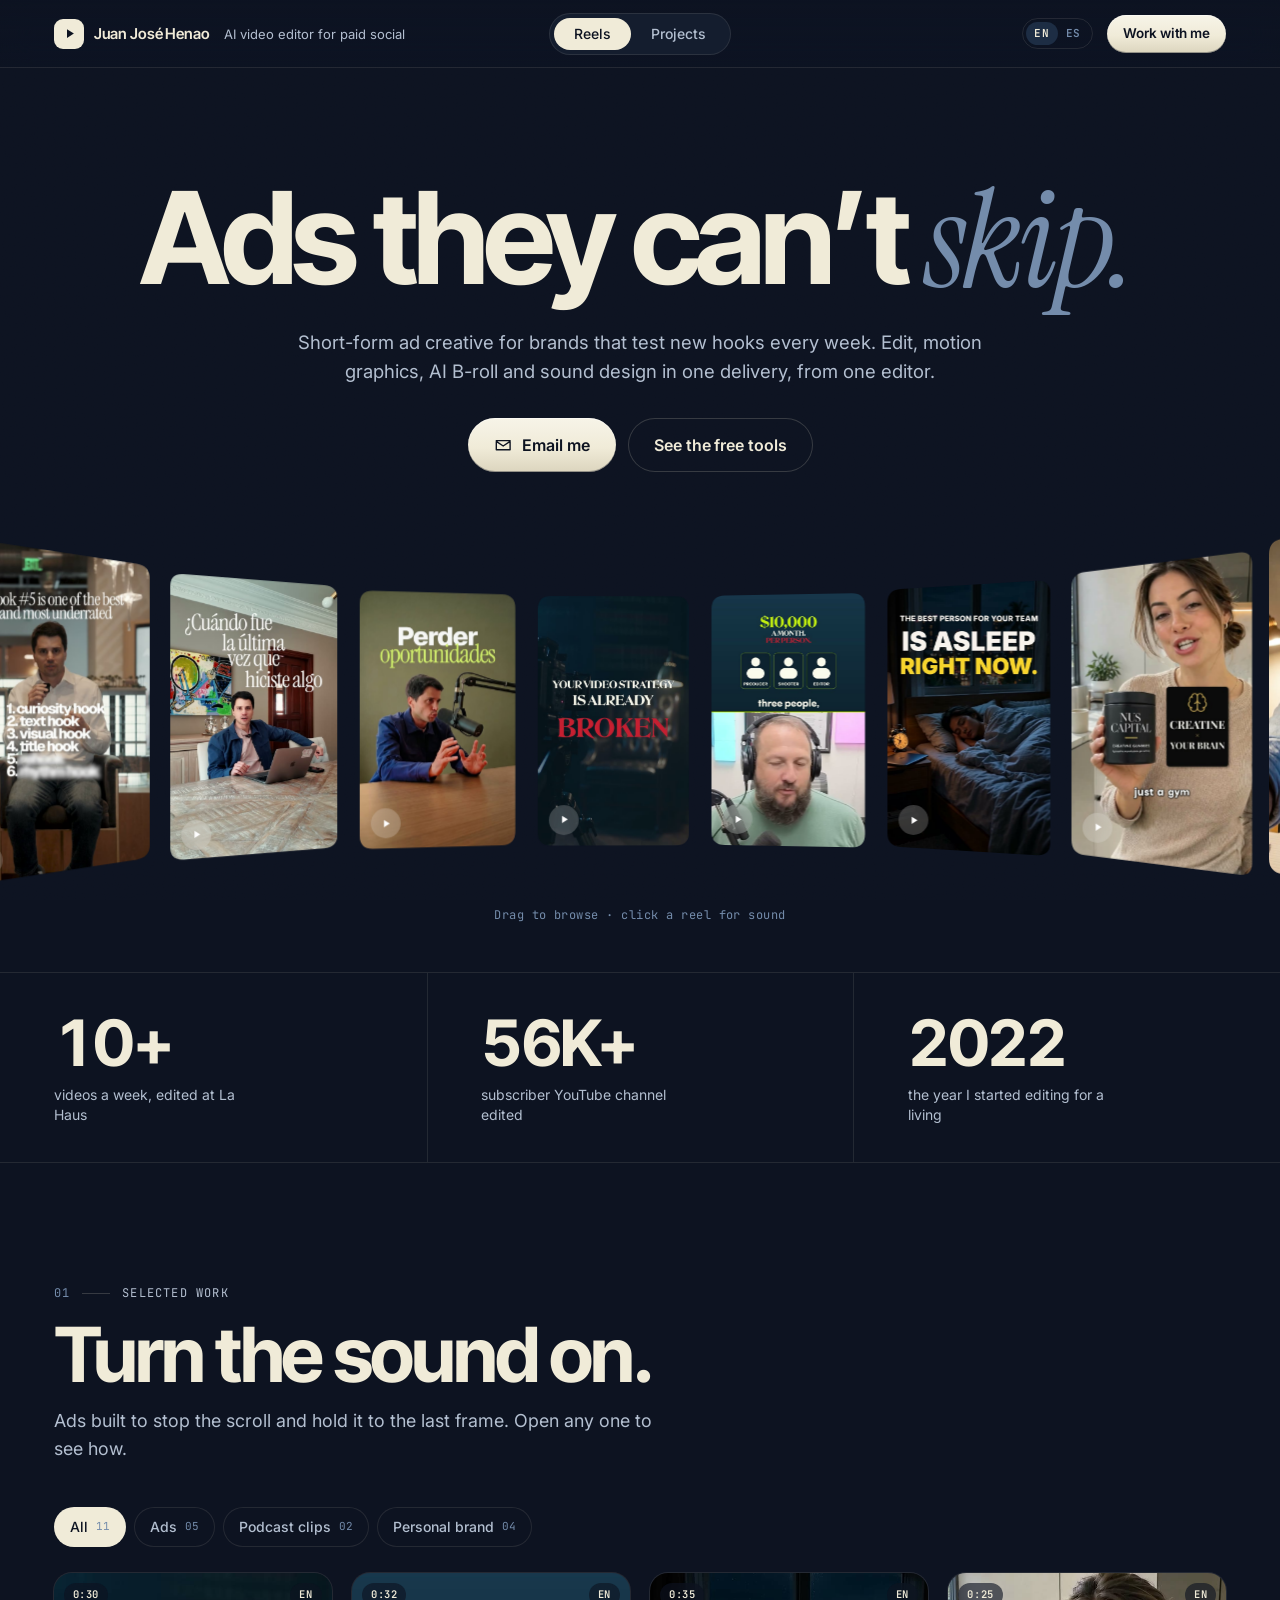
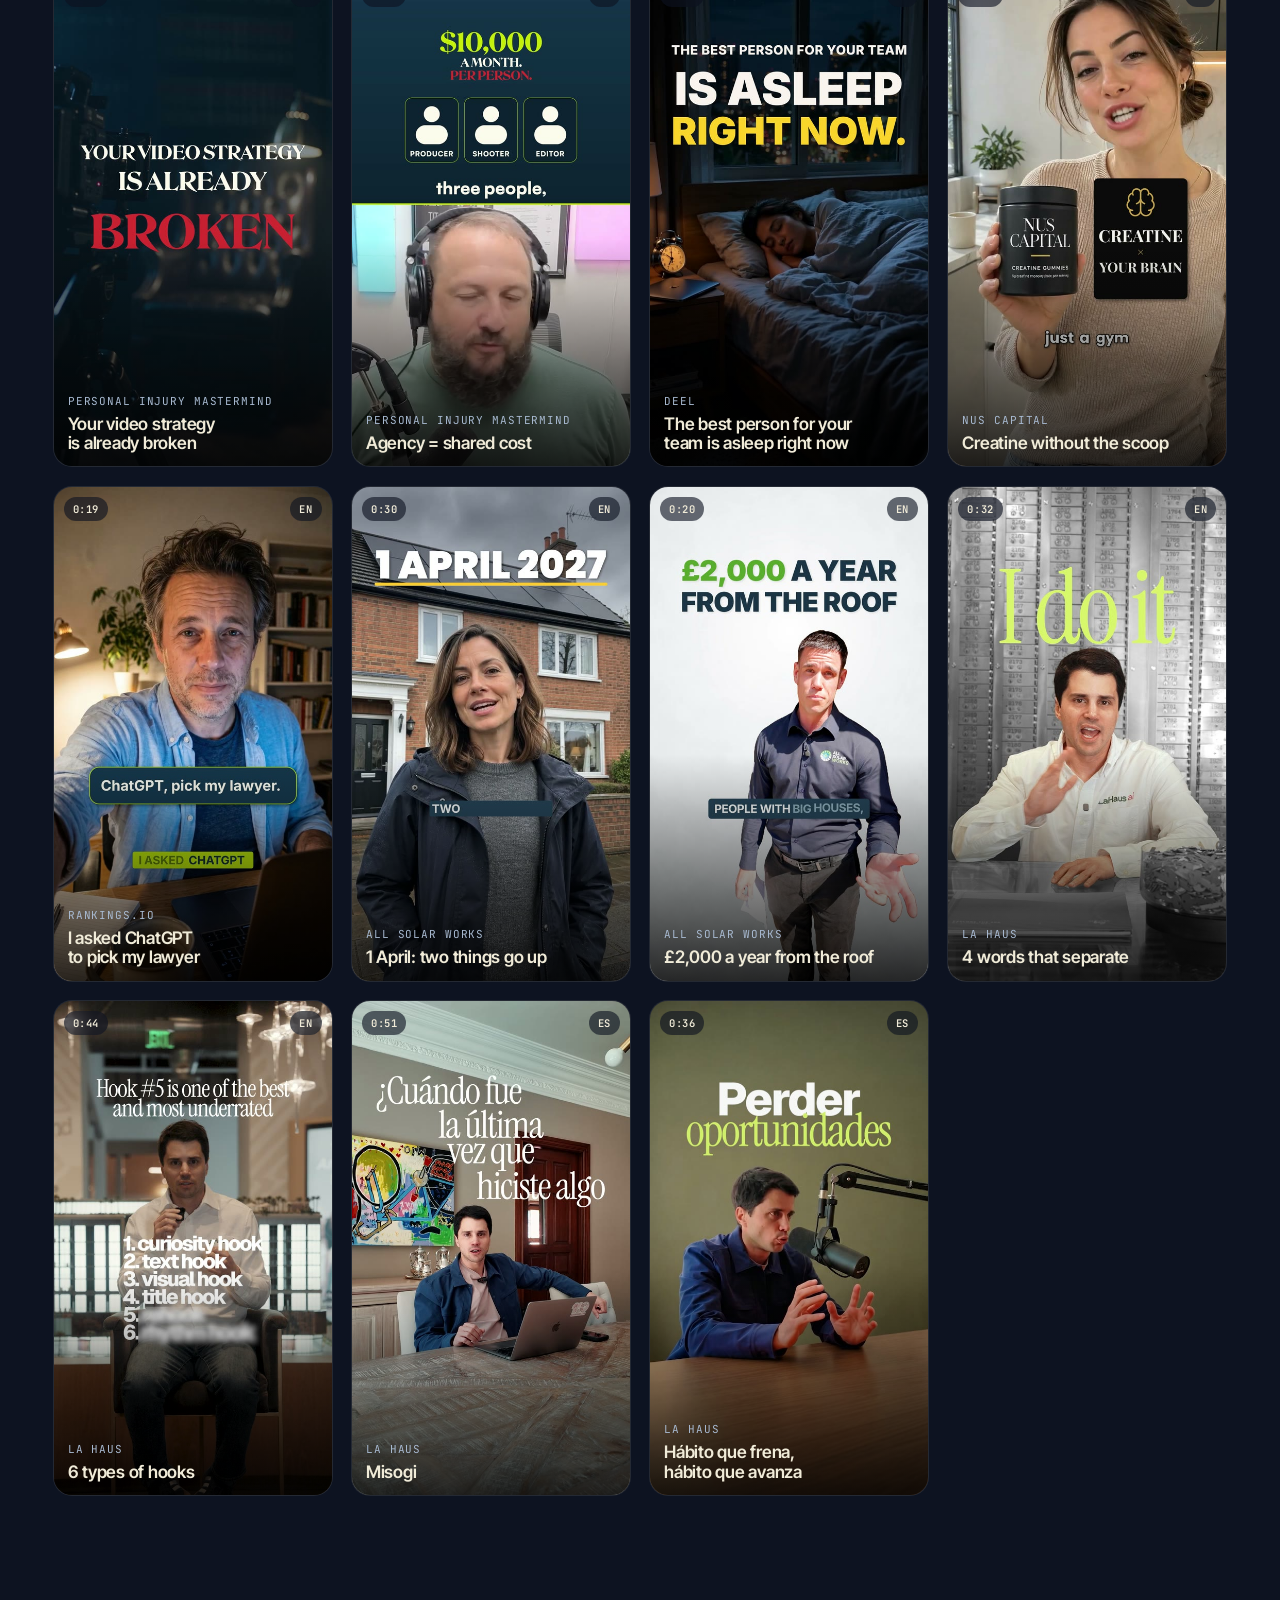
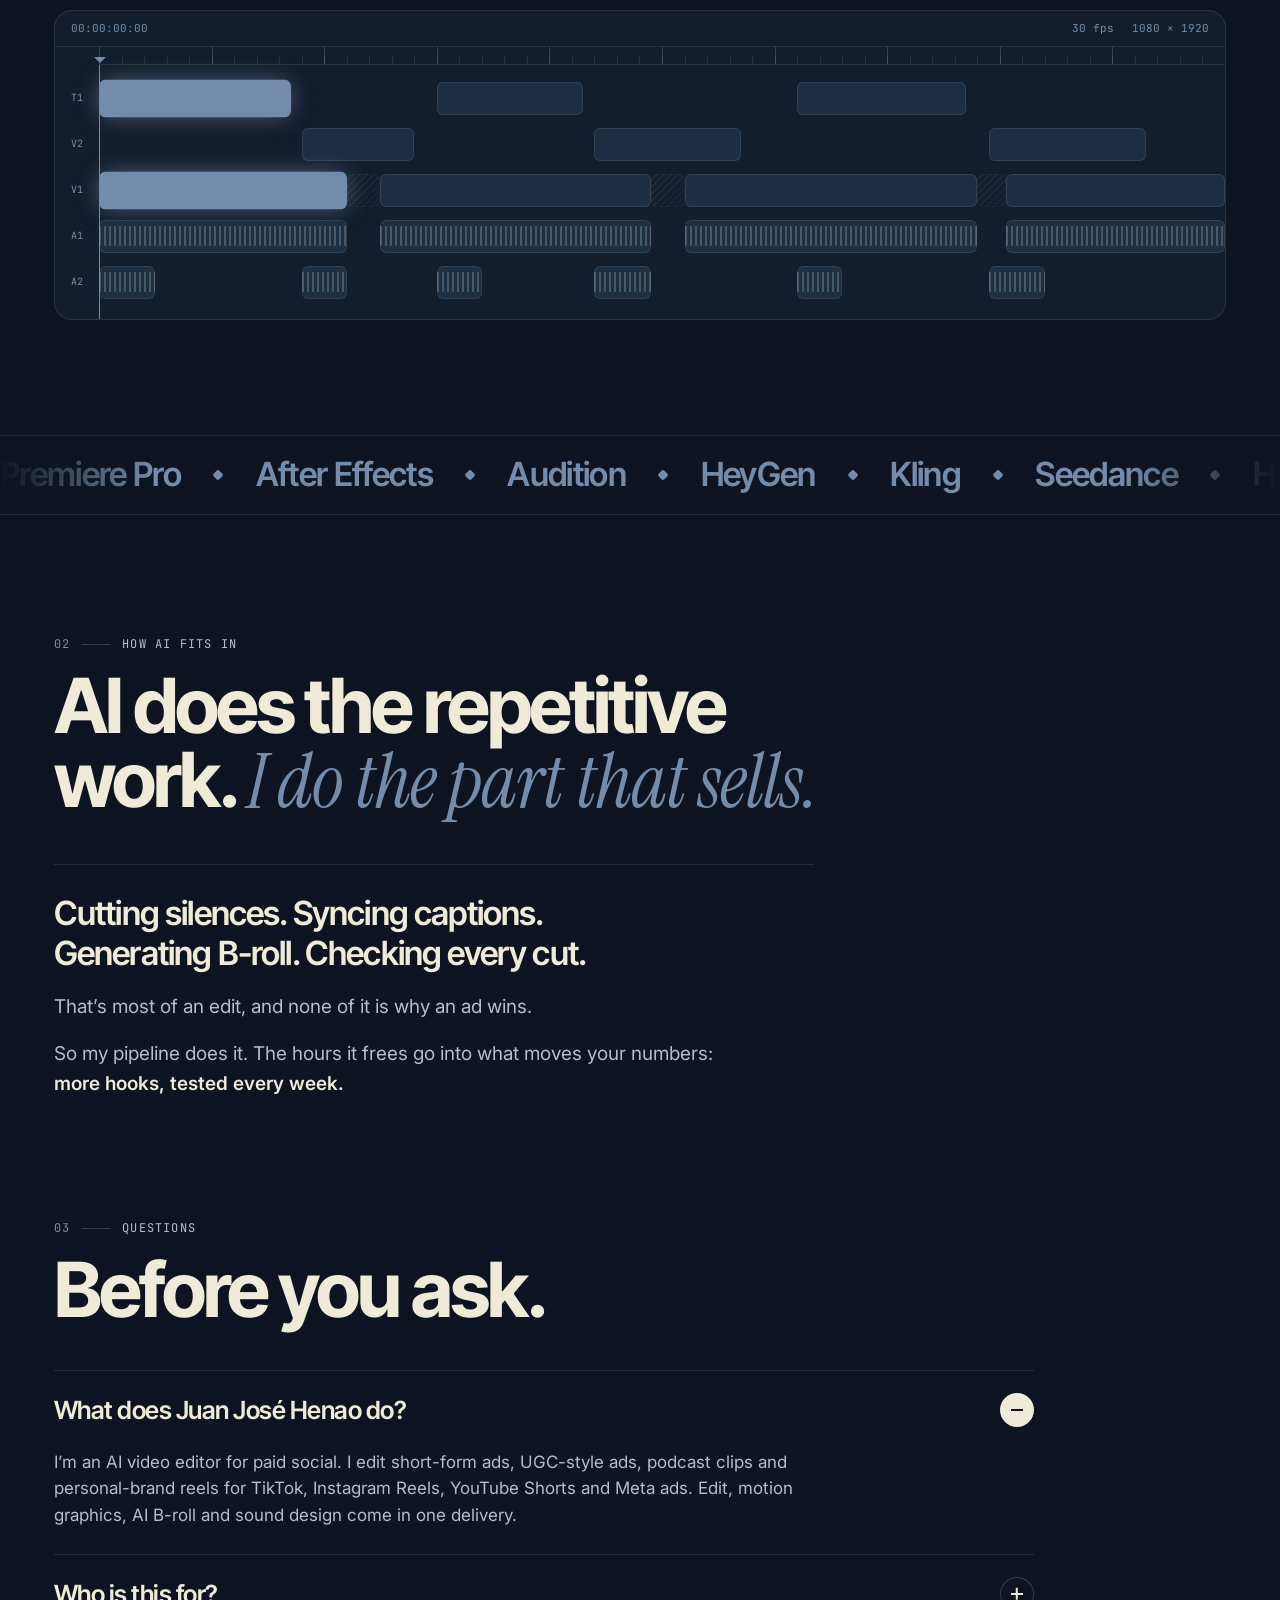
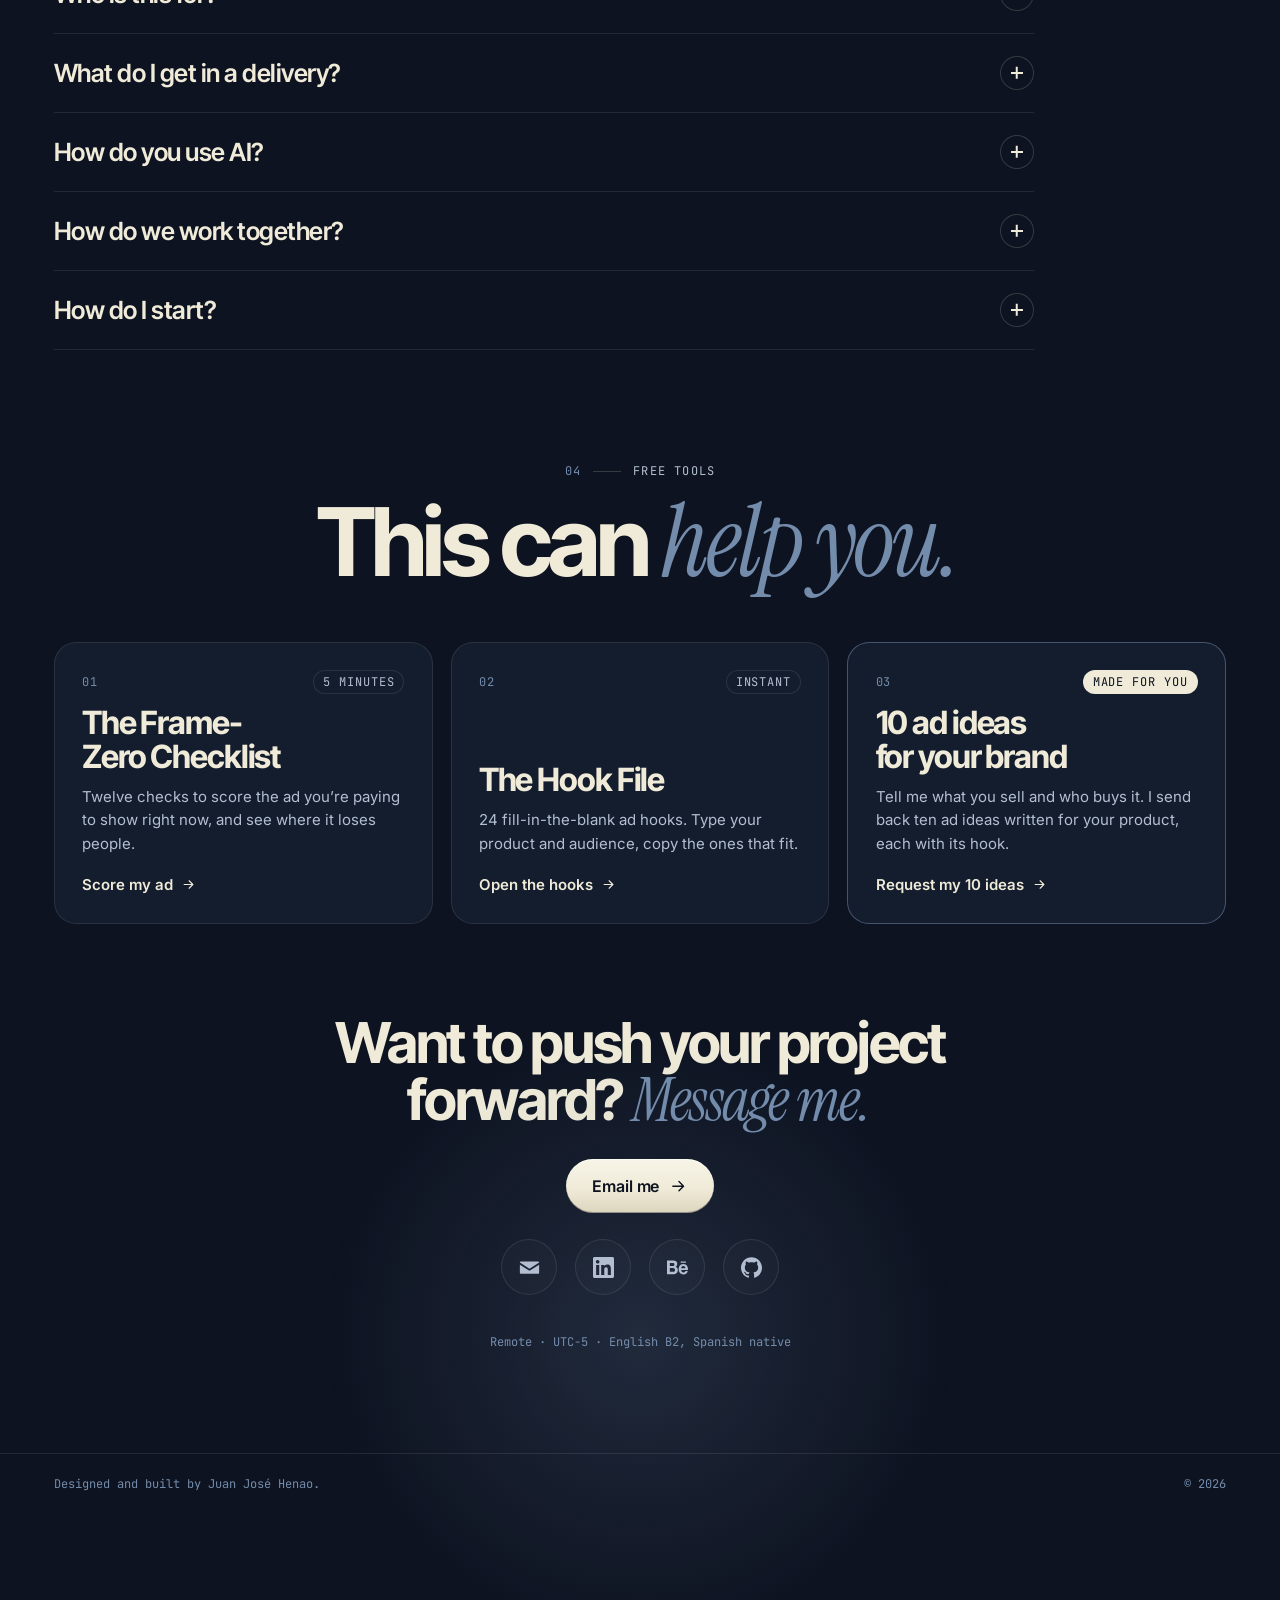
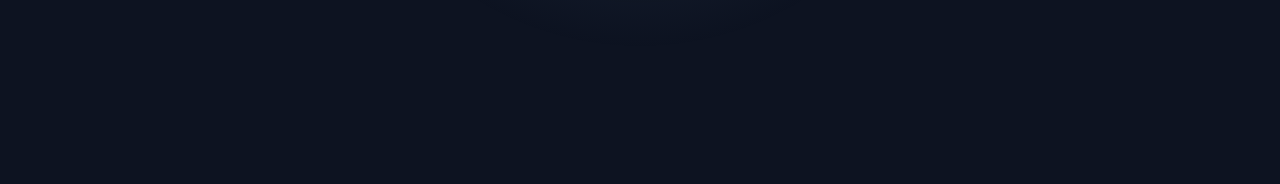
==== commit a233cb9d: "Reels section copy, share pages, likes API and pending site updates - New reels headline/sub (EN/ES)" ====
--- a/index.html
+++ b/index.html
@@ -6,17 +6,17 @@
 <title>Juan José Henao · AI Video Editor for Paid Social Ads</title>
 <link rel="canonical" href="https://juanhenao.pages.dev/">
 <meta name="description" content="Short-form ad creative for brands that test every week: edit, motion graphics, AI B-roll and sound design in one delivery. Juan José Henao, AI video editor, remote on US hours.">
-<meta name="theme-color" content="#0A0A0B">
+<meta name="theme-color" content="#0D1321">
 <meta property="og:title" content="Juan José Henao · AI Video Editor">
 <meta property="og:description" content="Ads they can’t skip. Short-form ad creative with motion graphics, AI B-roll and sound design.">
 <meta property="og:image" content="assets/poster/deel.jpg">
-<link rel="icon" href="data:image/svg+xml,%3Csvg xmlns='http://www.w3.org/2000/svg' viewBox='0 0 32 32'%3E%3Crect width='32' height='32' rx='8' fill='%230A0A0B'/%3E%3Cpath d='M12 9v14l11-7z' fill='%23FF5A2B'/%3E%3C/svg%3E">
+<link rel="icon" href="data:image/svg+xml,%3Csvg xmlns='http://www.w3.org/2000/svg' viewBox='0 0 32 32'%3E%3Crect width='32' height='32' rx='8' fill='%230D1321'/%3E%3Cpath d='M12 9v14l11-7z' fill='%23F0EBD8'/%3E%3C/svg%3E">
 <link rel="preconnect" href="https://fonts.googleapis.com">
 <link rel="preconnect" href="https://fonts.gstatic.com" crossorigin>
 <link href="https://fonts.googleapis.com/css2?family=Inter+Tight:wght@500;600;700&family=Instrument+Serif:ital@1&family=Inter:wght@400;500;600&family=JetBrains+Mono:wght@400;600&display=swap" rel="stylesheet">
 <link rel="stylesheet" href="assets/css/styles.css">
 <!--ld-->
-<script type="application/ld+json">{"@context":"https://schema.org","@graph":[{"@type":"Person","@id":"https://juanhenao.pages.dev/#juan","name":"Juan José Henao","jobTitle":"AI Video Editor","url":"https://juanhenao.pages.dev/","description":"Short-form ad creative for brands that test new hooks every week. Edit, motion graphics, AI B-roll and sound design in one delivery, from one editor.","address":{"@type":"PostalAddress","addressLocality":"Medellín","addressCountry":"CO"},"knowsLanguage":["en","es"],"knowsAbout":["Short-form video ads","Paid social creative","UGC-style ads","Motion graphics","AI video production","Podcast clips","Sound design","Premiere Pro","After Effects","Audition","HeyGen","Kling","Seedance","Higgsfield","ElevenLabs","CapCut","Claude Code"],"sameAs":["https://www.linkedin.com/in/juanhenaocyclone","https://www.behance.net/juanjoshenao3","https://github.com/Juanjhenao"]},{"@type":"ProfessionalService","@id":"https://juanhenao.pages.dev/#service","name":"Juan José Henao · AI video editing for paid social","url":"https://juanhenao.pages.dev/","image":"https://juanhenao.pages.dev/assets/poster/pim-short.jpg","founder":{"@id":"https://juanhenao.pages.dev/#juan"},"areaServed":"Worldwide","availableLanguage":["English","Spanish"],"description":"Short-form ad creative for startups, mid-size and large companies: editing, motion graphics, AI B-roll and sound design in one delivery, on a monthly retainer.","audience":{"@type":"BusinessAudience","name":"Startups, mid-size and large companies, and agencies running paid social"},"hasOfferCatalog":{"@type":"OfferCatalog","name":"Services","itemListElement":[{"@type":"Offer","itemOffered":{"@type":"Service","name":"Short-form paid social ads"}},{"@type":"Offer","itemOffered":{"@type":"Service","name":"UGC-style ads"}},{"@type":"Offer","itemOffered":{"@type":"Service","name":"Podcast clips and shorts"}},{"@type":"Offer","itemOffered":{"@type":"Service","name":"Personal-brand reels"}},{"@type":"Offer","itemOffered":{"@type":"Service","name":"Motion graphics and kinetic captions"}},{"@type":"Offer","itemOffered":{"@type":"Service","name":"AI-generated B-roll"}}]}},{"@type":"ItemList","name":"Selected reels","itemListElement":[{"@type":"ListItem","position":1,"item":{"@type":"VideoObject","name":"Your video strategy is already broken (Personal Injury Mastermind)","description":"Podcast short. Motion-graphics-led short cut from a long episode: the voice drives, the graphics explain. Checklists, a ×30 multiplier and a task stack built as vector UI in the brand palette. AI B-roll covers the two stretches where the master had no usable camera.","thumbnailUrl":"https://juanhenao.pages.dev/assets/poster/pim-short.jpg","contentUrl":"https://juanhenao.pages.dev/assets/video/pim-short.mp4","uploadDate":"2026-11-10","duration":"PT30S","inLanguage":"en","creator":{"@id":"https://juanhenao.pages.dev/#juan"}}},{"@type":"ListItem","position":2,"item":{"@type":"VideoObject","name":"Agency = shared cost (Personal Injury Mastermind)","description":"Podcast clip. Split frame: the speaker below, a live infographic above that does the math as he talks. $10,000 a month per person becomes $40,000 for four, built up icon by icon. Word-level captions with the keyword highlighted in the brand lime.","thumbnailUrl":"https://juanhenao.pages.dev/assets/poster/pim-clip.jpg","contentUrl":"https://juanhenao.pages.dev/assets/video/pim-clip.mp4","uploadDate":"2026-11-10","duration":"PT32S","inLanguage":"en","creator":{"@id":"https://juanhenao.pages.dev/#juan"}}},{"@type":"ListItem","position":3,"item":{"@type":"VideoObject","name":"The best person for your team is asleep right now (Deel)","description":"Ad concept · paid social. Concept to final render: AI-generated B-roll, no AI faces talking to camera. A dotted 3D globe carries the whole middle of the ad, with hires arcing across it. Hero counters for the public figures: 150+ countries, $11.2B paid, 4.83 rating.","thumbnailUrl":"https://juanhenao.pages.dev/assets/poster/deel.jpg","contentUrl":"https://juanhenao.pages.dev/assets/video/deel.mp4","uploadDate":"2026-11-10","duration":"PT35S","inLanguage":"en","creator":{"@id":"https://juanhenao.pages.dev/#juan"}}},{"@type":"ListItem","position":4,"item":{"@type":"VideoObject","name":"Solar on Steroids (All Roofing Works)","description":"Long-form ad · multicam. Edited A cam, B cam and drone into one 1:51 walkthrough. Title cards and counters land on each claim, clear of the presenter’s face. Rebuilt the logo in vectors for a clean animated sign-off.","thumbnailUrl":"https://juanhenao.pages.dev/assets/poster/roofing.jpg","contentUrl":"https://juanhenao.pages.dev/assets/video/roofing.mp4","uploadDate":"2026-11-05","duration":"PT1M51S","inLanguage":"en","creator":{"@id":"https://juanhenao.pages.dev/#juan"}}},{"@type":"ListItem","position":5,"item":{"@type":"VideoObject","name":"Creatine without the scoop (NUS Capital)","description":"Paid social ad · e-commerce. A 3D moment that acts out the script: powder turns into “5g”, then into the gummy. Serif title cards and dark B-roll for the “no scoop, no forgetting it” beats. Shared-element transitions, so the edit never passes through black.","thumbnailUrl":"https://juanhenao.pages.dev/assets/poster/nus.jpg","contentUrl":"https://juanhenao.pages.dev/assets/video/nus.mp4","uploadDate":"2026-11-04","duration":"PT25S","inLanguage":"en","creator":{"@id":"https://juanhenao.pages.dev/#juan"}}},{"@type":"ListItem","position":6,"item":{"@type":"VideoObject","name":"I asked ChatGPT to pick my lawyer (Rankings.io)","description":"Ad concept · paid social. Opens on the chat prompt as an on-screen bubble, in sync with the line. Vector UI in brand colors: ten search links collapse into three names. Kinetic type close: “Page one used to be the prize.”","thumbnailUrl":"https://juanhenao.pages.dev/assets/poster/rankings.jpg","contentUrl":"https://juanhenao.pages.dev/assets/video/rankings.mp4","uploadDate":"2026-11-04","duration":"PT19S","inLanguage":"en","creator":{"@id":"https://juanhenao.pages.dev/#juan"}}},{"@type":"ListItem","position":7,"item":{"@type":"VideoObject","name":"1 April: two things go up (All Solar Works)","description":"Paid social ad. Cut a single take down to full phrases, with alternating punch-ins hiding every join. Built an isometric voxel house in code to explain “4 kW solar + home battery” in two seconds. Counter reveal for the £4,300 figure, AI drone B-roll and a Get Quote button with a cursor click.","thumbnailUrl":"https://juanhenao.pages.dev/assets/poster/solar-vat.jpg","contentUrl":"https://juanhenao.pages.dev/assets/video/solar-vat.mp4","uploadDate":"2026-11-03","duration":"PT30S","inLanguage":"en","creator":{"@id":"https://juanhenao.pages.dev/#juan"}}},{"@type":"ListItem","position":8,"item":{"@type":"VideoObject","name":"£2,000 a year from the roof (All Solar Works)","description":"Paid social ad. Presenter cut out over the headline so the number reads first. Panel specs laid onto the roof in perspective over the drone shot. Animated counters and icons for output and savings, then the logo sting.","thumbnailUrl":"https://juanhenao.pages.dev/assets/poster/solar-roof.jpg","contentUrl":"https://juanhenao.pages.dev/assets/video/solar-roof.mp4","uploadDate":"2026-10-30","duration":"PT20S","inLanguage":"en","creator":{"@id":"https://juanhenao.pages.dev/#juan"}}},{"@type":"ListItem","position":9,"item":{"@type":"VideoObject","name":"4 words that separate (La Haus)","description":"Personal-brand reel. Opens wide on a big “4”, then cuts in close as the phrase lands. “I do it anyway” builds in oversized serif type behind the speaker, with the key word boxed in lime. Background drops to black and white so the type and the speaker carry the frame.","thumbnailUrl":"https://juanhenao.pages.dev/assets/poster/doit.jpg","contentUrl":"https://juanhenao.pages.dev/assets/video/doit.mp4","uploadDate":"2026-07-14","duration":"PT32S","inLanguage":"en","creator":{"@id":"https://juanhenao.pages.dev/#juan"}}},{"@type":"ListItem","position":10,"item":{"@type":"VideoObject","name":"6 types of hooks (La Haus)","description":"Educational reel. A six-item list that unblurs one line at a time, holding attention to the end. Background swaps and a comment-keyword CTA built in. Captions placed inside the safe zone, clear of the app UI.","thumbnailUrl":"https://juanhenao.pages.dev/assets/poster/hooks.jpg","contentUrl":"https://juanhenao.pages.dev/assets/video/hooks.mp4","uploadDate":"2026-06-24","duration":"PT44S","inLanguage":"en","creator":{"@id":"https://juanhenao.pages.dev/#juan"}}},{"@type":"ListItem","position":11,"item":{"@type":"VideoObject","name":"Misogi (La Haus)","description":"Personal-brand reel. Editorial type hook that asks the question before he does. AI B-roll inserts that match the room’s light, so cutaways feel shot, not stock. Karaoke captions with lime emphasis on the words that carry the idea.","thumbnailUrl":"https://juanhenao.pages.dev/assets/poster/misogi.jpg","contentUrl":"https://juanhenao.pages.dev/assets/video/misogi.mp4","uploadDate":"2026-06-23","duration":"PT51S","inLanguage":"es","creator":{"@id":"https://juanhenao.pages.dev/#juan"}}},{"@type":"ListItem","position":12,"item":{"@type":"VideoObject","name":"Hábito que frena, hábito que avanza (La Haus)","description":"Personal-brand reel. A two-column comparison builds above the speaker, one tag per habit. Rounded B-roll insets and a split screen break up the talking head. Serif and grotesque title pairing in the brand’s single lime accent.","thumbnailUrl":"https://juanhenao.pages.dev/assets/poster/habito.jpg","contentUrl":"https://juanhenao.pages.dev/assets/video/habito.mp4","uploadDate":"2026-06-19","duration":"PT36S","inLanguage":"es","creator":{"@id":"https://juanhenao.pages.dev/#juan"}}}]},{"@type":"FAQPage","mainEntity":[{"@type":"Question","name":"What does Juan José Henao do?","acceptedAnswer":{"@type":"Answer","text":"I’m an AI video editor for paid social. I edit short-form ads, UGC-style ads, podcast clips and personal-brand reels for TikTok, Instagram Reels, YouTube Shorts and Meta ads. Edit, motion graphics, AI B-roll and sound design come in one delivery."}},{"@type":"Question","name":"Who is this for?","acceptedAnswer":{"@type":"Answer","text":"Startups, mid-size and large companies, and the agencies that serve them, when they run paid social and need fresh ad creative every week instead of one video a quarter."}},{"@type":"Question","name":"What do I get in a delivery?","acceptedAnswer":{"@type":"Answer","text":"A finished vertical video ready to run: hook on the first frame, cuts on full phrases, word-level captions, motion graphics for every claim, B-roll and a mixed soundtrack. The project file stays editable, so changes don’t mean starting over."}},{"@type":"Question","name":"How do you use AI?","acceptedAnswer":{"@type":"Answer","text":"For speed and for shots that would otherwise need a shoot: AI B-roll with Seedance and Kling, avatars and voice with HeyGen and ElevenLabs, and my own pipeline that finds silences, aligns captions and audits every cut. The taste and the final check are mine. Anything showing an AI-generated person is labelled as such."}},{"@type":"Question","name":"How do we work together?","acceptedAnswer":{"@type":"Answer","text":"On a monthly retainer. You send raw footage or a brief, I send back finished ads, and what the numbers say shapes the next batch. I’m remote, based in Medellín, Colombia (UTC−5), and work US business hours. English and Spanish."}},{"@type":"Question","name":"How do I start?","acceptedAnswer":{"@type":"Answer","text":"Message me on WhatsApp or by email. Or start with a free tool: score your current ad with the Frame-Zero Checklist, pull hooks from the Hook File, or ask for ten ad ideas written for your brand."}}]}]}</script>
+<script type="application/ld+json">{"@context":"https://schema.org","@graph":[{"@type":"Person","@id":"https://juanhenao.pages.dev/#juan","name":"Juan José Henao","jobTitle":"AI Video Editor","url":"https://juanhenao.pages.dev/","description":"Short-form ad creative for brands that test new hooks every week. Edit, motion graphics, AI B-roll and sound design in one delivery, from one editor.","address":{"@type":"PostalAddress","addressLocality":"Medellín","addressCountry":"CO"},"knowsLanguage":["en","es"],"knowsAbout":["Short-form video ads","Paid social creative","UGC-style ads","Motion graphics","AI video production","Podcast clips","Sound design","Premiere Pro","After Effects","Audition","HeyGen","Kling","Seedance","Higgsfield","ElevenLabs","CapCut","Claude Code"],"sameAs":["https://www.linkedin.com/in/juanhenaocyclone","https://www.behance.net/juanjoshenao3","https://github.com/Juanjhenao"]},{"@type":"ProfessionalService","@id":"https://juanhenao.pages.dev/#service","name":"Juan José Henao · AI video editing for paid social","url":"https://juanhenao.pages.dev/","image":"https://juanhenao.pages.dev/assets/poster/pim-short.jpg","founder":{"@id":"https://juanhenao.pages.dev/#juan"},"areaServed":"Worldwide","availableLanguage":["English","Spanish"],"description":"Short-form ad creative for startups, mid-size and large companies: editing, motion graphics, AI B-roll and sound design in one delivery, on a monthly retainer.","audience":{"@type":"BusinessAudience","name":"Startups, mid-size and large companies, and agencies running paid social"},"hasOfferCatalog":{"@type":"OfferCatalog","name":"Services","itemListElement":[{"@type":"Offer","itemOffered":{"@type":"Service","name":"Short-form paid social ads"}},{"@type":"Offer","itemOffered":{"@type":"Service","name":"UGC-style ads"}},{"@type":"Offer","itemOffered":{"@type":"Service","name":"Podcast clips and shorts"}},{"@type":"Offer","itemOffered":{"@type":"Service","name":"Personal-brand reels"}},{"@type":"Offer","itemOffered":{"@type":"Service","name":"Motion graphics and kinetic captions"}},{"@type":"Offer","itemOffered":{"@type":"Service","name":"AI-generated B-roll"}}]}},{"@type":"ItemList","name":"Selected reels","itemListElement":[{"@type":"ListItem","position":1,"item":{"@type":"VideoObject","name":"Your video strategy is already broken (Personal Injury Mastermind)","description":"Podcast short. Motion-graphics-led short cut from a long episode: the voice drives, the graphics explain. Checklists, a ×30 multiplier and a task stack built as vector UI in the brand palette. AI B-roll covers the two stretches where the master had no usable camera.","thumbnailUrl":"https://juanhenao.pages.dev/assets/poster/pim-short.jpg","contentUrl":"https://juanhenao.pages.dev/assets/video/pim-short.mp4","uploadDate":"2026-11-10","duration":"PT30S","inLanguage":"en","creator":{"@id":"https://juanhenao.pages.dev/#juan"}}},{"@type":"ListItem","position":2,"item":{"@type":"VideoObject","name":"Agency = shared cost (Personal Injury Mastermind)","description":"Podcast clip. Split frame: the speaker below, a live infographic above that does the math as he talks. $10,000 a month per person becomes $40,000 for four, built up icon by icon. Word-level captions with the keyword highlighted in the brand lime.","thumbnailUrl":"https://juanhenao.pages.dev/assets/poster/pim-clip.jpg","contentUrl":"https://juanhenao.pages.dev/assets/video/pim-clip.mp4","uploadDate":"2026-11-10","duration":"PT32S","inLanguage":"en","creator":{"@id":"https://juanhenao.pages.dev/#juan"}}},{"@type":"ListItem","position":3,"item":{"@type":"VideoObject","name":"The best person for your team is asleep right now (Deel)","description":"Ad concept · paid social. Concept to final render: AI-generated B-roll, no AI faces talking to camera. A dotted 3D globe carries the whole middle of the ad, with hires arcing across it. Hero counters for the public figures: 150+ countries, $11.2B paid, 4.83 rating.","thumbnailUrl":"https://juanhenao.pages.dev/assets/poster/deel.jpg","contentUrl":"https://juanhenao.pages.dev/assets/video/deel.mp4","uploadDate":"2026-11-10","duration":"PT35S","inLanguage":"en","creator":{"@id":"https://juanhenao.pages.dev/#juan"}}},{"@type":"ListItem","position":4,"item":{"@type":"VideoObject","name":"Creatine without the scoop (NUS Capital)","description":"Paid social ad · e-commerce. A 3D moment that acts out the script: powder turns into “5g”, then into the gummy. Serif title cards and dark B-roll for the “no scoop, no forgetting it” beats. Shared-element transitions, so the edit never passes through black.","thumbnailUrl":"https://juanhenao.pages.dev/assets/poster/nus.jpg","contentUrl":"https://juanhenao.pages.dev/assets/video/nus.mp4","uploadDate":"2026-11-04","duration":"PT25S","inLanguage":"en","creator":{"@id":"https://juanhenao.pages.dev/#juan"}}},{"@type":"ListItem","position":5,"item":{"@type":"VideoObject","name":"I asked ChatGPT to pick my lawyer (Rankings.io)","description":"Ad concept · paid social. Opens on the chat prompt as an on-screen bubble, in sync with the line. Vector UI in brand colors: ten search links collapse into three names. Kinetic type close: “Page one used to be the prize.”","thumbnailUrl":"https://juanhenao.pages.dev/assets/poster/rankings.jpg","contentUrl":"https://juanhenao.pages.dev/assets/video/rankings.mp4","uploadDate":"2026-11-04","duration":"PT19S","inLanguage":"en","creator":{"@id":"https://juanhenao.pages.dev/#juan"}}},{"@type":"ListItem","position":6,"item":{"@type":"VideoObject","name":"1 April: two things go up (All Solar Works)","description":"Paid social ad. Cut a single take down to full phrases, with alternating punch-ins hiding every join. Built an isometric voxel house in code to explain “4 kW solar + home battery” in two seconds. Counter reveal for the £4,300 figure, AI drone B-roll and a Get Quote button with a cursor click.","thumbnailUrl":"https://juanhenao.pages.dev/assets/poster/solar-vat.jpg","contentUrl":"https://juanhenao.pages.dev/assets/video/solar-vat.mp4","uploadDate":"2026-11-03","duration":"PT30S","inLanguage":"en","creator":{"@id":"https://juanhenao.pages.dev/#juan"}}},{"@type":"ListItem","position":7,"item":{"@type":"VideoObject","name":"£2,000 a year from the roof (All Solar Works)","description":"Paid social ad. Presenter cut out over the headline so the number reads first. Panel specs laid onto the roof in perspective over the drone shot. Animated counters and icons for output and savings, then the logo sting.","thumbnailUrl":"https://juanhenao.pages.dev/assets/poster/solar-roof.jpg","contentUrl":"https://juanhenao.pages.dev/assets/video/solar-roof.mp4","uploadDate":"2026-10-30","duration":"PT20S","inLanguage":"en","creator":{"@id":"https://juanhenao.pages.dev/#juan"}}},{"@type":"ListItem","position":8,"item":{"@type":"VideoObject","name":"4 words that separate (La Haus)","description":"Personal-brand reel. Opens wide on a big “4”, then cuts in close as the phrase lands. “I do it anyway” builds in oversized serif type behind the speaker, with the key word boxed in lime. Background drops to black and white so the type and the speaker carry the frame.","thumbnailUrl":"https://juanhenao.pages.dev/assets/poster/doit.jpg","contentUrl":"https://juanhenao.pages.dev/assets/video/doit.mp4","uploadDate":"2026-07-14","duration":"PT32S","inLanguage":"en","creator":{"@id":"https://juanhenao.pages.dev/#juan"}}},{"@type":"ListItem","position":9,"item":{"@type":"VideoObject","name":"6 types of hooks (La Haus)","description":"Educational reel. A six-item list that unblurs one line at a time, holding attention to the end. Background swaps and a comment-keyword CTA built in. Captions placed inside the safe zone, clear of the app UI.","thumbnailUrl":"https://juanhenao.pages.dev/assets/poster/hooks.jpg","contentUrl":"https://juanhenao.pages.dev/assets/video/hooks.mp4","uploadDate":"2026-06-24","duration":"PT44S","inLanguage":"en","creator":{"@id":"https://juanhenao.pages.dev/#juan"}}},{"@type":"ListItem","position":10,"item":{"@type":"VideoObject","name":"Misogi (La Haus)","description":"Personal-brand reel. Editorial type hook that asks the question before he does. AI B-roll inserts that match the room’s light, so cutaways feel shot, not stock. Karaoke captions with lime emphasis on the words that carry the idea.","thumbnailUrl":"https://juanhenao.pages.dev/assets/poster/misogi.jpg","contentUrl":"https://juanhenao.pages.dev/assets/video/misogi.mp4","uploadDate":"2026-06-23","duration":"PT51S","inLanguage":"es","creator":{"@id":"https://juanhenao.pages.dev/#juan"}}},{"@type":"ListItem","position":11,"item":{"@type":"VideoObject","name":"Hábito que frena, hábito que avanza (La Haus)","description":"Personal-brand reel. A two-column comparison builds above the speaker, one tag per habit. Rounded B-roll insets and a split screen break up the talking head. Serif and grotesque title pairing in the brand’s single lime accent.","thumbnailUrl":"https://juanhenao.pages.dev/assets/poster/habito.jpg","contentUrl":"https://juanhenao.pages.dev/assets/video/habito.mp4","uploadDate":"2026-06-19","duration":"PT36S","inLanguage":"es","creator":{"@id":"https://juanhenao.pages.dev/#juan"}}}]},{"@type":"FAQPage","mainEntity":[{"@type":"Question","name":"What does Juan José Henao do?","acceptedAnswer":{"@type":"Answer","text":"I’m an AI video editor for paid social. I edit short-form ads, UGC-style ads, podcast clips and personal-brand reels for TikTok, Instagram Reels, YouTube Shorts and Meta ads. Edit, motion graphics, AI B-roll and sound design come in one delivery."}},{"@type":"Question","name":"Who is this for?","acceptedAnswer":{"@type":"Answer","text":"Startups, mid-size and large companies, and the agencies that serve them, when they run paid social and need fresh ad creative every week instead of one video a quarter."}},{"@type":"Question","name":"What do I get in a delivery?","acceptedAnswer":{"@type":"Answer","text":"A finished vertical video ready to run: hook on the first frame, cuts on full phrases, word-level captions, motion graphics for every claim, B-roll and a mixed soundtrack. The project file stays editable, so changes don’t mean starting over."}},{"@type":"Question","name":"How do you use AI?","acceptedAnswer":{"@type":"Answer","text":"For speed and for shots that would otherwise need a shoot: AI B-roll with Seedance and Kling, avatars and voice with HeyGen and ElevenLabs, and my own pipeline that finds silences, aligns captions and audits every cut. The taste and the final check are mine. Anything showing an AI-generated person is labelled as such."}},{"@type":"Question","name":"How do we work together?","acceptedAnswer":{"@type":"Answer","text":"On a monthly retainer. You send raw footage or a brief, I send back finished ads, and what the numbers say shapes the next batch. I’m remote, based in Medellín, Colombia (UTC−5), and work US business hours. English and Spanish."}},{"@type":"Question","name":"How do I start?","acceptedAnswer":{"@type":"Answer","text":"Email me or find me on LinkedIn. Or start with a free tool: score your current ad with the Frame-Zero Checklist, pull hooks from the Hook File, or ask for ten ad ideas written for your brand."}}]}]}</script>
 <!--/ld-->
 </head>
 <body>
@@ -43,7 +43,7 @@
     <button class="lang" type="button" aria-label="Language">
       <span data-lang="en" class="is-on">EN</span><span data-lang="es">ES</span>
     </button>
-    <a class="btn btn--sm btn--accent magnetic" href="#contact" data-goto="contact"><span data-i18n="nav.cta">Work with me</span></a>
+    <a class="btn btn--sm btn--accent magnetic" href="#talk" data-goto="talk"><span data-i18n="nav.cta">Work with me</span></a>
   </div>
   <div class="top__progress" aria-hidden="true"><i></i></div>
 </header>
@@ -56,9 +56,9 @@
       <h1 class="hero__h1" data-i18n-html="hero.h1" data-split>Ads they can’t <em>skip.</em></h1>
       <p class="hero__sub reveal" data-i18n="hero.sub">Short-form ad creative for brands that test new hooks every week. Edit, motion graphics, AI B-roll and sound design in one delivery, from one editor.</p>
       <div class="hero__cta reveal">
-        <a class="btn btn--accent btn--lg magnetic" data-wa="hero.wa" data-track="wa-hero" href="#" target="_blank" rel="noopener">
-          <svg viewBox="0 0 24 24" aria-hidden="true"><path d="M20 11.5a8 8 0 0 1-11.8 7L4 20l1.5-4.1A8 8 0 1 1 20 11.5z"/></svg>
-          <span data-i18n="hero.cta1">Message me on WhatsApp</span>
+        <a class="btn btn--accent btn--lg magnetic" data-mail="hero.wa" data-track="email-hero" href="#">
+          <svg viewBox="0 0 24 24" aria-hidden="true"><path d="M3 6h18v12H3zM3 7l9 6 9-6"/></svg>
+          <span data-i18n="hero.cta1">Email me</span>
         </a>
         <a class="btn btn--ghost btn--lg magnetic" href="#contact" data-goto="contact"><span data-i18n="hero.cta2">See the free tools</span></a>
       </div>
@@ -75,8 +75,8 @@
     <section class="work" id="work">
       <header class="sec-head">
         <p class="kicker reveal"><span>01</span><span data-i18n="reels.kicker">Selected work</span></p>
-        <h2 class="reveal" data-i18n="reels.h2">Twelve reels. Sound on.</h2>
-        <p class="sec-sub reveal" data-i18n="reels.sub">Hover to preview, click to watch the full cut and see what I did on each one.</p>
+        <h2 class="reveal" data-i18n="reels.h2">Turn the sound on.</h2>
+        <p class="sec-sub reveal" data-i18n="reels.sub">Ads built to stop the scroll and hold it to the last frame. Open any one to see how.</p>
       </header>
       <div class="filters reveal" role="tablist" aria-label="Filter reels">
         <button class="chip is-on" data-filter="all" role="tab"><span data-i18n="f.all">All</span><i></i></button>
@@ -88,7 +88,6 @@
         <article class="card is-in"><a class="card__btn" href="assets/video/pim-short.mp4"><div class="card__frame" style="background-image:url(assets/poster/pim-short.jpg)"><div class="card__shade"></div><div class="card__meta"><p class="card__brand">Personal Injury Mastermind · Podcast short</p><h3 class="card__title">Your video strategy is already broken</h3></div></div></a></article>
         <article class="card is-in"><a class="card__btn" href="assets/video/pim-clip.mp4"><div class="card__frame" style="background-image:url(assets/poster/pim-clip.jpg)"><div class="card__shade"></div><div class="card__meta"><p class="card__brand">Personal Injury Mastermind · Podcast clip</p><h3 class="card__title">Agency = shared cost</h3></div></div></a></article>
         <article class="card is-in"><a class="card__btn" href="assets/video/deel.mp4"><div class="card__frame" style="background-image:url(assets/poster/deel.jpg)"><div class="card__shade"></div><div class="card__meta"><p class="card__brand">Deel · Ad concept · paid social</p><h3 class="card__title">The best person for your team is asleep right now</h3></div></div></a></article>
-        <article class="card is-in"><a class="card__btn" href="assets/video/roofing.mp4"><div class="card__frame" style="background-image:url(assets/poster/roofing.jpg)"><div class="card__shade"></div><div class="card__meta"><p class="card__brand">All Roofing Works · Long-form ad · multicam</p><h3 class="card__title">Solar on Steroids</h3></div></div></a></article>
         <article class="card is-in"><a class="card__btn" href="assets/video/nus.mp4"><div class="card__frame" style="background-image:url(assets/poster/nus.jpg)"><div class="card__shade"></div><div class="card__meta"><p class="card__brand">NUS Capital · Paid social ad · e-commerce</p><h3 class="card__title">Creatine without the scoop</h3></div></div></a></article>
         <article class="card is-in"><a class="card__btn" href="assets/video/rankings.mp4"><div class="card__frame" style="background-image:url(assets/poster/rankings.jpg)"><div class="card__shade"></div><div class="card__meta"><p class="card__brand">Rankings.io · Ad concept · paid social</p><h3 class="card__title">I asked ChatGPT to pick my lawyer</h3></div></div></a></article>
         <article class="card is-in"><a class="card__btn" href="assets/video/solar-vat.mp4"><div class="card__frame" style="background-image:url(assets/poster/solar-vat.jpg)"><div class="card__shade"></div><div class="card__meta"><p class="card__brand">All Solar Works · Paid social ad</p><h3 class="card__title">1 April: two things go up</h3></div></div></a></article>
@@ -100,18 +99,8 @@
       <!--/grid--></div>
     </section>
 
-    <section class="method" id="method">
-      <header class="sec-head">
-        <p class="kicker reveal"><span>02</span><span data-i18n="method.kicker">How I cut</span></p>
-        <h2 class="reveal" data-i18n="method.h2">Four rules every edit has to pass.</h2>
-      </header>
+    <section class="method" id="method" aria-label="Editing timeline">
       <div class="method__body">
-        <ol class="rules">
-          <li class="rule is-on" data-rule="0"><button type="button"><span class="rule__n">01</span><span class="rule__t" data-i18n="m1.t">The hook is on frame zero</span><span class="rule__d" data-i18n="m1.d">Text and movement are on screen before the first word lands. I write ten hooks and kill seven.</span></button></li>
-          <li class="rule" data-rule="1"><button type="button"><span class="rule__n">02</span><span class="rule__t" data-i18n="m2.t">Cuts land on full phrases</span><span class="rule__d" data-i18n="m2.d">Pauses over a fifth of a second go. Words never get clipped. Every join is checked twelve frames each side.</span></button></li>
-          <li class="rule" data-rule="2"><button type="button"><span class="rule__n">03</span><span class="rule__t" data-i18n="m3.t">One animation per claim</span><span class="rule__d" data-i18n="m3.d">A number gets a counter. A product gets a 3D moment. Nothing moves just to move.</span></button></li>
-          <li class="rule" data-rule="3"><button type="button"><span class="rule__n">04</span><span class="rule__t" data-i18n="m4.t">Every move has a sound</span><span class="rule__d" data-i18n="m4.d">Each visible animation gets its own effect, aligned to the peak, with the voice always on top.</span></button></li>
-        </ol>
         <div class="tl reveal" data-rule-on="0" aria-hidden="true">
           <div class="tl__bar"><span class="tl__tc">00:00:00:00</span><span>30 fps</span><span>1080 × 1920</span></div>
           <div class="tl__ruler"></div>
@@ -131,21 +120,20 @@
       <div class="marquee"><div class="marquee__row" id="marquee"></div></div>
     </section>
 
-    <section class="exp" id="experience">
+    <section class="ai" id="ai">
       <header class="sec-head">
-        <p class="kicker reveal"><span>03</span><span data-i18n="exp.kicker">Experience</span></p>
-        <h2 class="reveal" data-i18n="exp.h2">Where the hours went.</h2>
+        <p class="kicker reveal"><span>02</span><span data-i18n="ai.kicker">How AI fits in</span></p>
+        <h2 class="reveal" data-i18n-html="ai.h2">AI does the repetitive work. <em>I do the part that sells.</em></h2>
       </header>
-      <ul class="exp__list">
-        <li class="reveal"><span class="exp__when">Jun – Aug 2026</span><div><h3><span data-i18n="e1.r">AI Video Editor</span> <i>La Haus</i></h3><p data-i18n="e1.d">10+ videos a week with AI-assisted workflows.</p></div></li>
-        <li class="reveal"><span class="exp__when">2024 – <span data-i18n="now">Now</span></span><div><h3><span data-i18n="e2.r">Multimedia Content Producer</span> <i data-i18n="e2.c">Freelance</i></h3><p data-i18n="e2.d">Vertical short-form and e-commerce product ads for 3–4 clients at a time. CTR and view duration decide the pacing of the next edit.</p></div></li>
-        <li class="reveal"><span class="exp__when">2022 – 2024</span><div><h3><span data-i18n="e3.r">Video Editor</span> <i data-i18n="e3.c">Freelance · Fiverr</i></h3><p data-i18n="e3.d">Long- and short-form for a YouTube channel with 56K+ subscribers. Color, audio and event films.</p></div></li>
-        <li class="reveal"><span class="exp__when">2019</span><div><h3><span data-i18n="e4.r">Audiovisual Communication</span> <i>Politécnico Jaime Isaza Cadavid</i></h3><p data-i18n="e4.d">Plus The Odin Project (full-stack JavaScript) and the Google Data Analytics certificate.</p></div></li>
-      </ul>
+      <div class="ai__body">
+        <p class="ai__list reveal" data-i18n="ai.list">Cutting silences. Syncing captions. Generating B-roll. Checking every cut.</p>
+        <p class="ai__p reveal" data-i18n="ai.p1">That’s most of an edit, and none of it is why an ad wins.</p>
+        <p class="ai__p reveal" data-i18n-html="ai.p2">So my pipeline does it. The hours it frees go into what moves your numbers: <strong>more hooks, tested every week.</strong></p>
+      </div>
     </section>
     <section class="faq" id="faq">
       <header class="sec-head">
-        <p class="kicker reveal"><span>04</span><span data-i18n="faq.kicker">Questions</span></p>
+        <p class="kicker reveal"><span>03</span><span data-i18n="faq.kicker">Questions</span></p>
         <h2 class="reveal" data-i18n="faq.h2">Before you ask.</h2>
       </header>
       <div class="faq__list" id="faqlist"><!--faq-->
@@ -154,7 +142,7 @@
         <details class="qa" open><summary><span>What do I get in a delivery?</span><i></i></summary><p>A finished vertical video ready to run: hook on the first frame, cuts on full phrases, word-level captions, motion graphics for every claim, B-roll and a mixed soundtrack. The project file stays editable, so changes don’t mean starting over.</p></details>
         <details class="qa" open><summary><span>How do you use AI?</span><i></i></summary><p>For speed and for shots that would otherwise need a shoot: AI B-roll with Seedance and Kling, avatars and voice with HeyGen and ElevenLabs, and my own pipeline that finds silences, aligns captions and audits every cut. The taste and the final check are mine. Anything showing an AI-generated person is labelled as such.</p></details>
         <details class="qa" open><summary><span>How do we work together?</span><i></i></summary><p>On a monthly retainer. You send raw footage or a brief, I send back finished ads, and what the numbers say shapes the next batch. I’m remote, based in Medellín, Colombia (UTC−5), and work US business hours. English and Spanish.</p></details>
-        <details class="qa" open><summary><span>How do I start?</span><i></i></summary><p>Message me on WhatsApp or by email. Or start with a free tool: score your current ad with the Frame-Zero Checklist, pull hooks from the Hook File, or ask for ten ad ideas written for your brand.</p></details>
+        <details class="qa" open><summary><span>How do I start?</span><i></i></summary><p>Email me or find me on LinkedIn. Or start with a free tool: score your current ad with the Frame-Zero Checklist, pull hooks from the Hook File, or ask for ten ad ideas written for your brand.</p></details>
       <!--/faq--></div>
     </section>
   </section>
@@ -176,7 +164,7 @@
 
   <!-- ============================= CONTACT ============================== -->
   <section class="contact" id="contact">
-    <p class="kicker reveal"><span>05</span><span data-i18n="tools.kicker">Free tools</span></p>
+    <p class="kicker reveal"><span>04</span><span data-i18n="tools.kicker">Free tools</span></p>
     <h2 class="contact__h2 reveal" data-i18n-html="tools.h2">This can <em>help you.</em></h2>
 
     <div class="magnets">
@@ -197,9 +185,9 @@
       </a>
     </div>
 
-    <h3 class="contact__push reveal" data-i18n-html="cta.push">Want to push your project forward? <em>Message me.</em></h3>
+    <h3 class="contact__push reveal" id="talk" data-i18n-html="cta.push">Want to push your project forward? <em>Message me.</em></h3>
     <div class="contact__row reveal">
-      <a class="btn btn--accent btn--lg magnetic" data-wa="cta.talk" data-track="wa-contact" href="#" target="_blank" rel="noopener"><span data-i18n="cta.wa2">Message me on WhatsApp</span>
+      <a class="btn btn--accent btn--lg magnetic" data-mail="cta.talk" data-track="email-cta" href="#"><span data-i18n="cta.wa2">Email me</span>
         <svg viewBox="0 0 24 24" aria-hidden="true"><path d="M5 12h14M13 6l6 6-6 6"/></svg></a>
     </div>
     <ul class="icos reveal">
@@ -220,7 +208,7 @@
 <nav class="dock" aria-label="Sections">
   <a class="dock__tab is-on" href="#reels" data-view="reels"><svg viewBox="0 0 24 24" aria-hidden="true"><path d="M8 5v14l11-7z"/></svg><span data-i18n="nav.reels">Reels</span></a>
   <a class="dock__tab" href="#projects" data-view="projects"><svg viewBox="0 0 24 24" aria-hidden="true"><path d="m8 8-5 4 5 4M16 8l5 4-5 4M13.5 5l-3 14"/></svg><span data-i18n="nav.projects">Projects</span></a>
-  <a class="dock__tab dock__tab--cta" href="#contact" data-goto="contact"><svg viewBox="0 0 24 24" aria-hidden="true"><path d="M4 6h16v12H4zM4 7l8 6 8-6"/></svg><span data-i18n="dock.cta">Let’s talk</span></a>
+  <a class="dock__tab dock__tab--cta" href="#talk" data-goto="talk"><svg viewBox="0 0 24 24" aria-hidden="true"><path d="M4 6h16v12H4zM4 7l8 6 8-6"/></svg><span data-i18n="dock.cta">Let’s talk</span></a>
 </nav>
 
 <!-- ============================== LIGHTBOX ============================== -->
@@ -234,6 +222,11 @@
     <div class="lb__player">
       <video class="lb__video" playsinline preload="metadata"></video>
       <div class="lb__tap"><span class="lb__big"><svg viewBox="0 0 24 24"><path d="M8 5v14l11-7z"/></svg></span></div>
+      <div class="lb__acts">
+        <button class="lb__act lb__like" type="button" aria-pressed="false" aria-label="Like this reel"><svg class="lb__heart" viewBox="0 0 24 24"><path d="M12 21.2 10.6 20C5.4 15.3 2 12.3 2 8.5 2 5.4 4.4 3 7.5 3c1.7 0 3.4.8 4.5 2.1C13.1 3.8 14.8 3 16.5 3 19.6 3 22 5.4 22 8.5c0 3.8-3.4 6.8-8.6 11.5L12 21.2Z"/></svg><canvas class="lb__glass" aria-hidden="true"></canvas></button>
+        <button class="lb__act lb__share" type="button" aria-label="Share this reel"><svg viewBox="0 0 24 24"><path d="M12 3.5v11M7.5 8 12 3.5 16.5 8M5 13.5V18a2.5 2.5 0 0 0 2.5 2.5h9A2.5 2.5 0 0 0 19 18v-4.5"/></svg></button>
+      </div>
+      <p class="lb__toast" role="status" aria-live="polite"></p>
       <div class="lb__ctrl">
         <button class="lb__pp" type="button" aria-label="Play or pause">
           <svg class="i-play" viewBox="0 0 24 24"><path d="M8 5v14l11-7z"/></svg>
@@ -262,6 +255,7 @@
 
 <script src="assets/js/track.js"></script>
 <script src="assets/js/data.js"></script>
+<script src="assets/js/liquid-heart.js"></script>
 <script src="assets/js/app.js"></script>
 </body>
 </html>
--- a/assets/css/styles.css
+++ b/assets/css/styles.css
@@ -1,19 +1,25 @@
 /* ==========================================================================
    Juan José Henao · portfolio
-   One accent (tungsten orange) on warm black; mono type only for timecode UI.
+   Palette "Premium Confidence": ink #0d1321 · navy #1d2d44 · steel #3e5c76 · slate #748cab · cream #f0ebd8.
+   Slate carries emphasis, cream carries action; nothing warm, nothing loud.
    ========================================================================== */
 :root {
-  --bg: #0a0a0b;
-  --bg-2: #121214;
-  --bg-3: #1a1a1d;
-  --line: rgba(243, 239, 231, 0.1);
-  --line-2: rgba(243, 239, 231, 0.18);
-  --ink: #f3efe7;
-  --mute: #a09b92;
-  --dim: #6d6962;
-  --accent: #ff5a2b;
-  --accent-2: #ff8a4c;
-  --on-accent: #120703;
+  --bg: #0D1321;
+  --bg-2: #141d2e;
+  --bg-3: #1D2D44;
+  --line: rgba(240,235,216, 0.1);
+  --line-2: rgba(240,235,216, 0.18);
+  --ink: #F0EBD8;
+  --mute: #b3bfd0;
+  --dim: #748CAB;
+  --accent: #748CAB;
+  --accent-2: #a8bad1;
+  --on-accent: #0D1321;
+  --navy: #1D2D44;
+  --steel: #3E5C76;
+  --slate: #748CAB;
+  --cream: #F0EBD8;
+  --fill: linear-gradient(180deg, #F7F4E8 0%, #F0EBD8 55%, #DCD5BE 100%);
   --display: "Inter Tight", "Inter", system-ui, sans-serif;
   --serif: "Instrument Serif", Georgia, serif;
   --body: "Inter", system-ui, -apple-system, "Segoe UI", sans-serif;
@@ -60,13 +66,13 @@
   position: fixed; inset: 0 0 auto 0; z-index: 60; height: var(--top-h);
   display: grid; grid-template-columns: 1fr auto 1fr; align-items: center; gap: 16px;
   padding: 0 var(--pad);
-  background: linear-gradient(rgba(10, 10, 11, 0.86), rgba(10, 10, 11, 0.62));
+  background: linear-gradient(rgba(13, 19, 33, 0.86), rgba(13, 19, 33, 0.62));
   backdrop-filter: blur(16px) saturate(1.3); -webkit-backdrop-filter: blur(16px) saturate(1.3);
   border-bottom: 1px solid var(--line);
 }
 .brand { display: inline-flex; align-items: center; gap: 10px; font: 600 15px/1 var(--display); letter-spacing: -0.01em; justify-self: start; }
 .brand__mark {
-  display: grid; place-items: center; width: 30px; height: 30px; border-radius: 9px; background: var(--accent); color: var(--on-accent);
+  display: grid; place-items: center; width: 30px; height: 30px; border-radius: 9px; background: var(--cream); color: var(--on-accent);
   transition: transform 0.5s var(--ease), border-radius 0.5s var(--ease);
 }
 .brand__mark svg { fill: currentColor; stroke: none; font-size: 15px; margin-left: 1px; }
@@ -107,9 +113,9 @@
 .btn--sm { --h: 38px; padding: 0 16px; font-size: 13.5px; }
 .btn--lg { --h: 54px; padding: 0 26px; font-size: 16px; }
 .btn--xl { --h: 64px; padding: 0 32px; font-size: 18px; }
-.btn--accent { background: var(--accent); color: var(--on-accent); }
+.btn--accent { background: var(--fill); color: var(--on-accent); box-shadow: inset 0 1px 0 rgba(255, 255, 255, 0.45), inset 0 -1px 0 rgba(13, 19, 33, 0.35); }
 .btn--accent::before { background: var(--ink); }
-.btn--accent:hover { box-shadow: 0 10px 34px -10px rgba(255, 90, 43, 0.7); }
+.btn--accent:hover { box-shadow: inset 0 1px 0 rgba(255, 255, 255, 0.45), 0 12px 36px -12px rgba(116, 140, 171, 0.65); }
 .btn--ghost { color: var(--ink); box-shadow: inset 0 0 0 1px var(--line-2); }
 .btn--ghost::before { background: var(--ink); }
 .btn--ghost:hover { color: var(--bg); }
@@ -150,10 +156,10 @@
 
 .hero__stage { position: relative; display: grid; justify-items: center; gap: 22px; perspective: 1400px; }
 .fan { position: relative; width: min(100%, 520px); aspect-ratio: 1 / 1.02; transform-style: preserve-3d; transform: rotateX(var(--rx, 0deg)) rotateY(var(--ry, 0deg)); transition: transform 0.5s var(--ease); }
-.fan::before { content: ""; position: absolute; inset: 12% 8%; border-radius: 50%; background: radial-gradient(closest-side, rgba(255, 90, 43, 0.34), transparent 70%); filter: blur(30px); }
+.fan::before { content: ""; position: absolute; inset: 12% 8%; border-radius: 50%; background: radial-gradient(closest-side, rgba(116, 140, 171, 0.34), transparent 70%); filter: blur(30px); }
 .phone {
   position: absolute; top: 50%; left: 50%; width: 46%; aspect-ratio: 9 / 16; border-radius: clamp(18px, 2.4vw, 30px); overflow: hidden;
-  background: #000 center / cover no-repeat; box-shadow: 0 0 0 1px var(--line-2), 0 0 0 5px #050505, 0 30px 60px -18px rgba(0, 0, 0, 0.9);
+  background: #000; box-shadow: 0 0 0 1px var(--line-2), 0 0 0 5px #050505, 0 30px 60px -18px rgba(0, 0, 0, 0.9);
   transform: translate(-50%, -50%) translate3d(var(--x, 0), var(--y, 0), var(--z, 0)) rotate(var(--rot, 0deg)) scale(var(--s, 1));
   transition: transform 0.7s var(--ease), filter 0.5s, box-shadow 0.5s; cursor: pointer;
 }
@@ -161,7 +167,7 @@
 .phone--l { --x: -62%; --y: 4%; --z: -60px; --rot: -9deg; --s: 0.86; filter: brightness(0.62) saturate(0.85); }
 .phone--r { --x: 62%; --y: 4%; --z: -60px; --rot: 9deg; --s: 0.86; filter: brightness(0.62) saturate(0.85); }
 .phone--c { z-index: 2; --z: 40px; }
-.phone:hover, .phone:focus-visible { z-index: 3; --s: 1.04; --rot: 0deg; --z: 90px; filter: none; box-shadow: 0 0 0 1px var(--accent), 0 0 0 5px #050505, 0 40px 80px -20px rgba(255, 90, 43, 0.45); }
+.phone:hover, .phone:focus-visible { z-index: 3; --s: 1.04; --rot: 0deg; --z: 90px; filter: none; box-shadow: 0 0 0 1px var(--accent), 0 0 0 5px #050505, 0 40px 80px -20px rgba(116, 140, 171, 0.45); }
 .fan:has(.phone--l:hover) .phone--c, .fan:has(.phone--r:hover) .phone--c { --s: 0.92; filter: brightness(0.6); }
 .hero__hint { display: inline-flex; align-items: center; gap: 8px; font: 400 12px/1 var(--mono); letter-spacing: 0.04em; color: var(--dim); }
 .hero__hint svg { font-size: 15px; color: var(--accent); }
@@ -176,7 +182,7 @@
 .stat p { margin-top: 10px; max-width: 22ch; color: var(--mute); font-size: 14px; line-height: 1.4; }
 
 /* ---------- work grid ---------- */
-.work, .method, .exp, .contact, .phero, .plist, .early { padding: clamp(64px, 9vw, 132px) var(--pad) 0; }
+.work, .method, .ai, .contact, .phero, .plist, .early { padding: clamp(64px, 9vw, 132px) var(--pad) 0; }
 .filters { display: flex; gap: 8px; margin-bottom: 26px; overflow-x: auto; scrollbar-width: none; margin-inline: calc(var(--pad) * -1); padding-inline: var(--pad); }
 .filters::-webkit-scrollbar { display: none; }
 .chip { display: inline-flex; align-items: center; gap: 8px; height: 40px; padding: 0 16px; border-radius: 999px; white-space: nowrap; flex: none; font: 500 14px/1 var(--body); color: var(--mute); box-shadow: inset 0 0 0 1px var(--line); transition: color 0.25s, background 0.25s, box-shadow 0.25s, transform 0.3s var(--ease); }
@@ -202,36 +208,25 @@
 }
 .card__shade { position: absolute; inset: auto 0 0 0; height: 46%; background: linear-gradient(transparent, rgba(0, 0, 0, 0.82)); pointer-events: none; }
 .card__top { position: absolute; inset: 10px 10px auto 10px; display: flex; justify-content: space-between; gap: 6px; pointer-events: none; }
-.tag { display: inline-flex; align-items: center; height: 24px; padding: 0 9px; border-radius: 999px; font: 600 10.5px/1 var(--mono); letter-spacing: 0.05em; text-transform: uppercase; color: var(--ink); background: rgba(10, 10, 11, 0.62); backdrop-filter: blur(8px); -webkit-backdrop-filter: blur(8px); }
+.tag { display: inline-flex; align-items: center; height: 24px; padding: 0 9px; border-radius: 999px; font: 600 10.5px/1 var(--mono); letter-spacing: 0.05em; text-transform: uppercase; color: var(--ink); background: rgba(13, 19, 33, 0.62); backdrop-filter: blur(8px); -webkit-backdrop-filter: blur(8px); }
 .tag--spec { background: var(--ink); color: var(--bg); }
 .card__meta { position: absolute; inset: auto 14px 14px 14px; pointer-events: none; }
 .card__brand { font: 400 11px/1 var(--mono); letter-spacing: 0.08em; text-transform: uppercase; color: var(--accent-2); }
 .card__title { margin-top: 7px; font: 600 clamp(15px, 1.35vw, 19px)/1.12 var(--display); letter-spacing: -0.015em; text-wrap: balance; }
 .card__bar { position: absolute; inset: auto 0 0 0; height: 3px; background: rgba(255, 255, 255, 0.14); opacity: 0; transition: opacity 0.3s; }
 .card__bar i { display: block; height: 100%; width: 100%; background: var(--accent); transform: scaleX(var(--p, 0)); transform-origin: left; }
-.card__play { position: absolute; top: 50%; left: 50%; display: grid; place-items: center; width: 58px; height: 58px; margin: -29px 0 0 -29px; border-radius: 50%; background: var(--accent); color: var(--on-accent); transform: scale(0); transition: transform 0.4s var(--ease); pointer-events: none; }
+.card__play { position: absolute; top: 50%; left: 50%; display: grid; place-items: center; width: 58px; height: 58px; margin: -29px 0 0 -29px; border-radius: 50%; background: var(--cream); color: var(--on-accent); transform: scale(0); transition: transform 0.4s var(--ease); pointer-events: none; }
 .card__play svg { fill: currentColor; stroke: none; font-size: 22px; margin-left: 3px; }
 @media (hover: hover) {
-  .card:hover .card__frame { box-shadow: 0 0 0 1px var(--accent), 0 26px 60px -24px rgba(255, 90, 43, 0.55); }
+  .card:hover .card__frame { box-shadow: 0 0 0 1px var(--accent), 0 26px 60px -24px rgba(116, 140, 171, 0.55); }
   .card:hover .card__frame::after, .card:hover .card__bar { opacity: 1; }
   .grid:has(.card:hover) .card:not(:hover) { opacity: 0.45; }
 }
 @media (hover: none) { .card__play { transform: scale(0.72); top: auto; left: auto; right: 12px; bottom: 76px; margin: 0; width: 44px; height: 44px; } .card__play svg { font-size: 17px; } }
 
 /* ---------- method / timeline ---------- */
-.method__body { display: grid; grid-template-columns: minmax(0, 0.9fr) minmax(0, 1.1fr); gap: clamp(22px, 4vw, 60px); align-items: start; }
-.rule { border-top: 1px solid var(--line); }
-.rule:last-child { border-bottom: 1px solid var(--line); }
-.rule button { display: grid; grid-template-columns: 44px 1fr; column-gap: 8px; width: 100%; padding: 20px 0; text-align: left; cursor: pointer; }
-.rule__n { font: 400 12px/1.9 var(--mono); color: var(--dim); transition: color 0.3s; }
-.rule__t { font: 600 clamp(19px, 2vw, 26px)/1.15 var(--display); letter-spacing: -0.02em; color: var(--mute); transition: color 0.3s, transform 0.4s var(--ease); }
-.rule__d { grid-column: 2; max-height: 0; color: var(--mute); font-size: 15px; transition: max-height 0.5s var(--ease), margin 0.5s var(--ease), opacity 0.4s; opacity: 0; overflow: hidden; }
-.rule.is-on .rule__d { max-height: 140px; margin-top: 10px; opacity: 1; }
-.rule.is-on .rule__n { color: var(--accent); }
-.rule.is-on .rule__t, .rule button:hover .rule__t { color: var(--ink); }
-.rule button:hover .rule__t { transform: translateX(6px); }
-
-.tl { position: sticky; top: calc(var(--top-h) + 20px); border-radius: var(--r); background: var(--bg-2); border: 1px solid var(--line); overflow: hidden; }
+.method__body { display: grid; grid-template-columns: minmax(0, 1fr); }
+.tl { position: relative; border-radius: var(--r); background: var(--bg-2); border: 1px solid var(--line); overflow: hidden; }
 .tl__bar { display: flex; gap: 18px; padding: 12px 16px; border-bottom: 1px solid var(--line); font: 400 11px/1 var(--mono); color: var(--dim); }
 .tl__tc { color: var(--accent); font-variant-numeric: tabular-nums; margin-right: auto; }
 .tl__ruler { height: 18px; margin-left: 44px; border-bottom: 1px solid var(--line); background: repeating-linear-gradient(90deg, var(--line-2) 0 1px, transparent 1px 10%), repeating-linear-gradient(90deg, var(--line) 0 1px, transparent 1px 2%); background-size: 100% 100%, 100% 45%; background-repeat: no-repeat; background-position: 0 100%; }
@@ -240,9 +235,9 @@
 .tl__track em { font: 400 10px/1 var(--mono); font-style: normal; color: var(--dim); text-align: center; letter-spacing: 0; }
 .tl__lane { position: relative; height: 72%; }
 .clip { position: absolute; top: 0; bottom: 0; border-radius: 6px; background: var(--bg-3); box-shadow: inset 0 0 0 1px var(--line); transition: background 0.4s, box-shadow 0.4s, transform 0.5s var(--ease), opacity 0.4s; overflow: hidden; }
-.clip.wave { background-image: repeating-linear-gradient(90deg, rgba(243, 239, 231, 0.22) 0 2px, transparent 2px 5px); background-size: 100% 60%; background-repeat: no-repeat; background-position: 0 50%; }
+.clip.wave { background-image: repeating-linear-gradient(90deg, rgba(240,235,216, 0.22) 0 2px, transparent 2px 5px); background-size: 100% 60%; background-repeat: no-repeat; background-position: 0 50%; }
 .clip.gap { opacity: 0.35; background: repeating-linear-gradient(135deg, transparent 0 4px, var(--line-2) 4px 5px); }
-.clip.hot { background-color: var(--accent); box-shadow: 0 0 22px -4px rgba(255, 90, 43, 0.8); transform: scaleY(1.14); }
+.clip.hot { background-color: var(--accent); box-shadow: 0 0 22px -4px rgba(116, 140, 171, 0.8); transform: scaleY(1.14); }
 .clip.hot.wave { background-image: repeating-linear-gradient(90deg, rgba(18, 7, 3, 0.55) 0 2px, transparent 2px 5px); }
 .clip.gap.hot { opacity: 0; transform: scaleX(0); }
 .clip.cutmark::after { content: ""; position: absolute; right: 0; top: -4px; bottom: -4px; width: 2px; background: var(--ink); opacity: 0; transition: opacity 0.3s; }
@@ -260,14 +255,11 @@
 .marquee__row span::after { content: ""; width: 8px; height: 8px; margin: 0 clamp(18px, 2.6vw, 36px); border-radius: 2px; background: var(--accent); transform: rotate(45deg); }
 @keyframes slide { to { transform: translateX(-50%); } }
 
-/* ---------- experience ---------- */
-.exp__list li { display: grid; grid-template-columns: minmax(120px, 0.3fr) 1fr; gap: 16px; padding: 24px 0; border-top: 1px solid var(--line); transition: padding 0.45s var(--ease), background 0.4s, opacity 0.7s var(--ease), transform 0.7s var(--ease); }
-.exp__list li:last-child { border-bottom: 1px solid var(--line); }
-.exp__list li:hover { padding-left: 16px; background: linear-gradient(90deg, rgba(255, 90, 43, 0.07), transparent 60%); }
-.exp__when { font: 400 13px/1.7 var(--mono); color: var(--mute); }
-.exp__list h3 { font: 600 clamp(19px, 2vw, 26px)/1.2 var(--display); letter-spacing: -0.02em; }
-.exp__list h3 i { font: italic 400 1.02em/1 var(--serif); color: var(--accent-2); margin-left: 6px; }
-.exp__list p { margin-top: 6px; max-width: 62ch; color: var(--mute); font-size: 15px; }
+/* ---------- how AI fits in ---------- */
+.ai__body { display: grid; gap: 18px; max-width: 760px; padding-top: 28px; border-top: 1px solid var(--line); }
+.ai__list { font: 600 clamp(22px, 2.6vw, 34px)/1.22 var(--display); letter-spacing: -0.025em; color: var(--ink); text-wrap: balance; }
+.ai__p { font-size: clamp(16px, 1.5vw, 19px); color: var(--mute); max-width: 56ch; }
+.ai__p strong { color: var(--ink); font-weight: 600; }
 
 /* ---------- projects view ---------- */
 .phero { padding-top: clamp(40px, 7vw, 96px); }
@@ -278,7 +270,7 @@
 .proj:hover { box-shadow: inset 0 0 0 1px var(--line-2); }
 .proj__media { position: relative; aspect-ratio: 4 / 3; overflow: hidden; background: var(--bg-3); }
 .proj__media img, .proj__media video { position: absolute; inset: 0; width: 100%; height: 100%; object-fit: cover; transition: transform 0.9s var(--ease), opacity 0.45s; }
-.proj__media video { object-fit: contain; background: #0d0d0f; opacity: 0; }
+.proj__media video { object-fit: contain; background: #101828; opacity: 0; }
 .proj.is-playing .proj__media video { opacity: 1; }
 .proj:hover .proj__media img { transform: scale(1.04); }
 .proj__live { position: absolute; left: 14px; top: 14px; z-index: 2; opacity: 0; transform: translateY(-6px); transition: opacity 0.3s, transform 0.4s var(--ease); }
@@ -295,10 +287,10 @@
 .proj__note { font: 400 12px/1 var(--mono); color: var(--dim); }
 
 /* drawn art for the pipeline card */
-.art { position: absolute; inset: 0; display: grid; align-content: center; gap: 9px; padding: 9% 8%; background: radial-gradient(120% 90% at 20% 0%, #23150f, #0d0d0f 60%); }
+.art { position: absolute; inset: 0; display: grid; align-content: center; gap: 9px; padding: 9% 8%; background: radial-gradient(120% 90% at 20% 0%, #1D2D44, #101828 60%); }
 .art i { display: block; height: 16px; border-radius: 5px; background: var(--bg-3); box-shadow: inset 0 0 0 1px var(--line); transform-origin: left; animation: grow 3.6s var(--ease) infinite alternate; animation-delay: calc(var(--i) * -0.5s); }
 .art i:nth-child(3n + 1) { background: var(--accent); box-shadow: none; }
-.art i:nth-child(4n + 2) { background: rgba(243, 239, 231, 0.75); box-shadow: none; }
+.art i:nth-child(4n + 2) { background: rgba(240,235,216, 0.75); box-shadow: none; }
 @keyframes grow { from { transform: scaleX(0.35); } to { transform: scaleX(1); } }
 .art b { position: absolute; top: 6%; bottom: 6%; left: 50%; width: 1.5px; background: var(--ink); animation: sweep 5s var(--ease-io) infinite alternate; }
 @keyframes sweep { from { left: 12%; } to { left: 88%; } }
@@ -314,7 +306,7 @@
 
 /* ---------- contact ---------- */
 .contact { position: relative; padding-bottom: clamp(56px, 8vw, 110px); text-align: center; display: grid; justify-items: center; }
-.contact::before { content: ""; position: absolute; left: 50%; bottom: -30%; width: min(900px, 120vw); aspect-ratio: 1; transform: translateX(-50%); border-radius: 50%; background: radial-gradient(closest-side, rgba(255, 90, 43, 0.2), transparent 70%); pointer-events: none; }
+.contact::before { content: ""; position: absolute; left: 50%; bottom: -30%; width: min(900px, 120vw); aspect-ratio: 1; transform: translateX(-50%); border-radius: 50%; background: radial-gradient(closest-side, rgba(116, 140, 171, 0.2), transparent 70%); pointer-events: none; }
 .contact__h2 { font-size: clamp(48px, 10vw, 150px); line-height: 0.9; letter-spacing: -0.05em; }
 .contact__sub { margin-top: 24px; max-width: 54ch; color: var(--mute); font-size: clamp(16px, 1.5vw, 19px); }
 .contact__row { display: flex; flex-wrap: wrap; justify-content: center; gap: 12px; margin-top: 34px; }
@@ -337,16 +329,18 @@
 .dock { display: none; }
 
 /* ---------- lightbox ---------- */
-.lb { position: fixed; inset: 0; z-index: 100; display: grid; place-items: center; }
-.lb__bg { position: absolute; inset: 0; background: rgba(6, 6, 7, 0.9); backdrop-filter: blur(22px); -webkit-backdrop-filter: blur(22px); opacity: 0; transition: opacity 0.35s; }
+.lb { position: fixed; inset: 0; z-index: 100; display: grid; place-items: center; overscroll-behavior: contain; touch-action: none; }
+.lb__bg { position: absolute; inset: 0; background: rgba(8, 12, 22, 0.9); backdrop-filter: blur(22px); -webkit-backdrop-filter: blur(22px); opacity: 0; transition: opacity 0.35s; }
 .lb.is-open .lb__bg { opacity: 1; }
 .lb__inner { position: relative; display: grid; grid-template-columns: auto minmax(280px, 400px); align-items: center; gap: clamp(22px, 4vw, 60px); max-width: calc(100vw - 180px); opacity: 0; transform: scale(0.96) translateY(14px); transition: opacity 0.35s, transform 0.5s var(--ease); }
 .lb.is-open .lb__inner { opacity: 1; transform: none; }
 .lb.is-swap .lb__inner { opacity: 0; transform: translateX(calc(var(--dir, 1) * -28px)); transition-duration: 0.16s; }
-.lb__player { position: relative; height: min(84svh, 860px); aspect-ratio: 9 / 16; border-radius: 26px; overflow: hidden; background: #000 center / cover no-repeat; box-shadow: 0 0 0 1px var(--line-2), 0 50px 120px -30px #000; }
-.lb__video { width: 100%; height: 100%; object-fit: cover; display: block; }
+.lb.is-swap.is-y .lb__inner { transform: translateY(calc(var(--dir, 1) * -44px)); }
+.lb__info { touch-action: pan-y; }
+.lb__player { position: relative; height: min(84svh, 860px); aspect-ratio: var(--ar, 9 / 16); border-radius: 26px; overflow: hidden; background: #000; box-shadow: 0 0 0 1px var(--line-2), 0 50px 120px -30px #000; }
+.lb__video { width: 100%; height: 100%; object-fit: contain; background: #000; display: block; }
 .lb__tap { position: absolute; inset: 0; display: grid; place-items: center; cursor: pointer; }
-.lb__big { display: grid; place-items: center; width: 76px; height: 76px; border-radius: 50%; background: var(--accent); color: var(--on-accent); transform: scale(0); transition: transform 0.35s var(--ease); }
+.lb__big { display: grid; place-items: center; width: 76px; height: 76px; border-radius: 50%; background: var(--fill); box-shadow: 0 14px 40px -10px rgba(0, 0, 0, 0.6); color: var(--on-accent); transform: scale(0); transition: transform 0.35s var(--ease); }
 .lb__big svg { fill: currentColor; stroke: none; font-size: 28px; margin-left: 4px; }
 .lb.is-paused .lb__big { transform: none; }
 .lb__ctrl { position: absolute; inset: auto 0 0 0; display: flex; align-items: center; gap: 12px; padding: 46px 14px 14px; background: linear-gradient(transparent, rgba(0, 0, 0, 0.78)); }
@@ -361,7 +355,7 @@
 .lb__scrub { position: relative; flex: 1; height: 22px; cursor: pointer; touch-action: none; }
 .lb__scrub::before, .lb__buf, .lb__fill { content: ""; position: absolute; left: 0; top: 50%; height: 3px; margin-top: -1.5px; border-radius: 3px; width: 100%; background: rgba(255, 255, 255, 0.22); transition: height 0.2s, margin 0.2s; }
 .lb__buf { background: rgba(255, 255, 255, 0.3); transform-origin: left; transform: scaleX(var(--b, 0)); }
-.lb__fill { background: var(--accent); transform-origin: left; transform: scaleX(var(--p, 0)); }
+.lb__fill { background: var(--cream); transform-origin: left; transform: scaleX(var(--p, 0)); }
 .lb__knob { position: absolute; top: 50%; left: calc(var(--p, 0) * 100%); width: 12px; height: 12px; margin: -6px 0 0 -6px; border-radius: 50%; background: var(--ink); transform: scale(0); transition: transform 0.25s var(--ease); }
 .lb__scrub:hover .lb__knob, .lb__scrub.is-drag .lb__knob { transform: none; }
 .lb__scrub:hover::before, .lb__scrub:hover .lb__buf, .lb__scrub:hover .lb__fill { height: 5px; margin-top: -2.5px; }
@@ -380,14 +374,34 @@
 .lb__tools { display: flex; flex-wrap: wrap; gap: 6px; }
 .lb__tools span { display: inline-flex; align-items: center; height: 28px; padding: 0 11px; border-radius: 999px; font: 400 11.5px/1 var(--mono); color: var(--mute); box-shadow: inset 0 0 0 1px var(--line); }
 
-.lb__close, .lb__nav { position: absolute; z-index: 3; display: grid; place-items: center; width: 50px; height: 50px; border-radius: 50%; font-size: 20px; color: var(--ink); background: rgba(243, 239, 231, 0.08); box-shadow: inset 0 0 0 1px var(--line); transition: background 0.25s, color 0.25s, transform 0.35s var(--ease); }
-.lb__close:hover, .lb__nav:hover { background: var(--accent); color: var(--on-accent); }
+.lb__close, .lb__nav { position: absolute; z-index: 3; display: grid; place-items: center; width: 50px; height: 50px; border-radius: 50%; font-size: 20px; color: var(--ink); background: rgba(240,235,216, 0.08); box-shadow: inset 0 0 0 1px var(--line); transition: background 0.25s, color 0.25s, transform 0.35s var(--ease); }
+.lb__close:hover, .lb__nav:hover { background: var(--cream); color: var(--on-accent); }
 .lb__close { top: 20px; right: 20px; }
 .lb__close:hover { transform: rotate(90deg); }
 .lb__nav { top: 50%; margin-top: -25px; }
 .lb__nav--prev { left: 20px; } .lb__nav--prev:hover { transform: translateX(-4px); }
 .lb__nav--next { right: 20px; } .lb__nav--next:hover { transform: translateX(4px); }
 .lb__more { display: none; }
+/* like + share: liquid-glass buttons on the player */
+.lb__acts { position: absolute; z-index: 2; right: 14px; bottom: 78px; display: grid; gap: 14px; }
+.lb__act {
+  position: relative; display: grid; place-items: center; width: 50px; height: 50px; border-radius: 50%; color: var(--cream); font-size: 22px;
+  background: rgba(13, 19, 33, 0.34); backdrop-filter: blur(10px); -webkit-backdrop-filter: blur(10px);
+  transition: transform 0.3s var(--ease), background 0.35s; -webkit-tap-highlight-color: transparent;
+}
+.lb__act:hover { background: rgba(13, 19, 33, 0.48); }
+.lb__act:active { transform: scale(0.92); }
+.lb__heart { width: 24px; height: 24px; fill: none; stroke-width: 1.7; transition: transform 0.4s var(--ease), fill 0.2s; }
+.lb__like.is-on { background: rgba(240, 235, 216, 0.3); }
+.lb__like.is-on .lb__heart { fill: var(--cream); stroke: var(--cream); }
+.lb__like.is-glass .lb__heart { opacity: 0; transition: none; }
+.lb__like.is-pop .lb__heart { animation: heartpop 0.55s var(--ease); }
+@keyframes heartpop { 0% { transform: scale(0.4); } 55% { transform: scale(1.28); } 100% { transform: none; } }
+.lb__glass { position: absolute; left: 50%; top: 50%; width: 200px; height: 200px; margin: -100px 0 0 -100px; pointer-events: none; }
+.lb__share svg { width: 22px; height: 22px; }
+.lb__toast { position: absolute; z-index: 3; left: 50%; top: 18px; padding: 10px 16px; border-radius: 999px; font: 500 13px/1 var(--body); color: var(--bg); background: var(--cream); white-space: nowrap; transform: translate(-50%, -12px); opacity: 0; pointer-events: none; transition: opacity 0.3s, transform 0.45s var(--ease); }
+.lb__toast.is-on { opacity: 1; transform: translate(-50%, 0); }
+
 
 /* ==========================================================================
    Responsive. Phones get their own layout, not a squeezed desktop.
@@ -406,17 +420,13 @@
   .stats { grid-template-columns: repeat(2, 1fr); }
   .stat:nth-child(odd) { border-left: 0; }
   .stat:nth-child(n + 3) { border-top: 1px solid var(--line); }
-  .method__body { grid-template-columns: 1fr; }
-  .tl { position: relative; top: 0; order: -1; }
   .proj, .proj:nth-child(even) { grid-template-columns: 1fr; }
   .proj:nth-child(even) .proj__media { order: 0; }
-  .exp__list li { grid-template-columns: 1fr; gap: 6px; }
-  .exp__list li:hover { padding-left: 0; }
 
   .dock {
     position: fixed; z-index: 70; left: 50%; bottom: calc(12px + env(safe-area-inset-bottom)); transform: translateX(-50%);
     display: flex; gap: 4px; padding: 5px; border-radius: 999px; width: min(420px, calc(100vw - 24px));
-    background: rgba(18, 18, 20, 0.82); backdrop-filter: blur(18px) saturate(1.4); -webkit-backdrop-filter: blur(18px) saturate(1.4);
+    background: rgba(20, 29, 46, 0.82); backdrop-filter: blur(18px) saturate(1.4); -webkit-backdrop-filter: blur(18px) saturate(1.4);
     box-shadow: inset 0 0 0 1px var(--line-2), 0 18px 40px -12px #000;
     transition: transform 0.45s var(--ease);
   }
@@ -425,16 +435,19 @@
   .dock__tab svg { font-size: 16px; }
   .dock__tab.is-on { background: var(--ink); color: var(--bg); }
   .dock__tab.is-on svg { fill: currentColor; stroke-width: 1.4; }
-  .dock__tab--cta { background: var(--accent); color: var(--on-accent); }
+  .dock__tab--cta { background: var(--cream); color: var(--on-accent); }
   .dock__tab:active { transform: scale(0.95); }
   .foot { padding-bottom: calc(92px + env(safe-area-inset-bottom)); }
 
   .lb__inner { display: block; max-width: none; width: 100%; height: 100%; }
-  .lb__player { width: 100%; height: 100%; aspect-ratio: auto; border-radius: 0; box-shadow: none; }
+  .lb__player { width: 100%; height: 100%; max-width: none; aspect-ratio: auto; border-radius: 0; box-shadow: none; background: #000; }
   .lb__video { object-fit: contain; }
-  .lb__ctrl { padding-bottom: calc(74px + env(safe-area-inset-bottom)); }
+  .lb__ctrl { padding-bottom: calc(74px + env(safe-area-inset-bottom)); background: none; filter: drop-shadow(0 1px 3px rgba(0, 0, 0, 0.7)); }
+  .lb__bg { background: #000; backdrop-filter: none; -webkit-backdrop-filter: none; }
   .lb__nav { display: none; }
-  .lb__close { top: calc(12px + env(safe-area-inset-top)); right: 12px; width: 44px; height: 44px; background: rgba(10, 10, 11, 0.55); backdrop-filter: blur(10px); }
+  .lb__acts { right: 14px; bottom: calc(136px + env(safe-area-inset-bottom)); }
+  .lb__toast { top: calc(18px + env(safe-area-inset-top)); }
+  .lb__close { top: calc(12px + env(safe-area-inset-top)); right: 12px; width: 44px; height: 44px; background: rgba(13, 19, 33, 0.55); backdrop-filter: blur(10px); }
   .lb__more { position: absolute; z-index: 4; left: 50%; bottom: calc(14px + env(safe-area-inset-bottom)); transform: translateX(-50%); display: inline-flex; align-items: center; gap: 8px; height: 46px; padding: 0 20px; border-radius: 999px; font: 600 14px/1 var(--body); background: var(--ink); color: var(--bg); transition: transform 0.2s; }
   .lb__more:active { transform: translateX(-50%) scale(0.96); }
   .lb__more svg { transition: transform 0.4s var(--ease); }
@@ -474,7 +487,7 @@
 }
 .pill {
   display: inline-flex; align-items: center; gap: 10px; padding: 9px 16px; border-radius: 999px;
-  font: 500 13px/1.2 var(--body); color: var(--mute); background: rgba(243, 239, 231, 0.04); box-shadow: inset 0 0 0 1px var(--line-2);
+  font: 500 13px/1.2 var(--body); color: var(--mute); background: rgba(240,235,216, 0.04); box-shadow: inset 0 0 0 1px var(--line-2);
 }
 .hero__h1 { margin: 28px 0 24px; font-size: clamp(54px, 10vw, 156px); line-height: 0.92; letter-spacing: -0.05em; }
 .hero__sub { max-width: 58ch; }
@@ -498,7 +511,7 @@
 }
 @keyframes arcIn { from { opacity: 0; transform: translateY(48px); } }
 .arc.is-drag { cursor: grabbing; }
-.arc__card { position: absolute; left: 0; top: 0; background: #0e0e10 center / cover no-repeat; cursor: inherit; will-change: transform, clip-path; -webkit-tap-highlight-color: transparent; }
+.arc__card { position: absolute; left: 0; top: 0; background: #101828 center / cover no-repeat; cursor: inherit; will-change: transform, clip-path; -webkit-tap-highlight-color: transparent; }
 .arc__card video { position: absolute; inset: 0; width: 100%; height: 100%; object-fit: cover; opacity: 0; transition: opacity 0.5s; pointer-events: none; }
 .arc__card.is-ready video { opacity: 1; }
 .arc__card:focus-visible { outline: none; filter: brightness(1.25); }
@@ -509,7 +522,7 @@
   transition: background 0.3s, color 0.3s, transform 0.4s var(--ease);
 }
 .arc__play svg { fill: currentColor; stroke: none; font-size: 0.8em; margin-left: 1px; width: 42%; height: 42%; }
-@media (hover: hover) { .arc:not(.is-drag) .arc__card:hover .arc__play { background: var(--accent); color: var(--on-accent); transform: scale(1.14); } }
+@media (hover: hover) { .arc:not(.is-drag) .arc__card:hover .arc__play { background: var(--cream); color: var(--on-accent); transform: scale(1.14); } }
 
 /* contact: the checklist offer */
 .contact__h2 { max-width: 13ch; font-size: clamp(42px, 7.4vw, 112px); line-height: 0.95; }
@@ -551,7 +564,7 @@
 .qa summary i { position: relative; flex: none; width: 34px; height: 34px; border-radius: 50%; box-shadow: inset 0 0 0 1px var(--line-2); transition: background 0.3s, transform 0.5s var(--ease), box-shadow 0.3s; }
 .qa summary i::before, .qa summary i::after { content: ""; position: absolute; left: 50%; top: 50%; width: 12px; height: 1.5px; margin: -0.75px 0 0 -6px; background: currentColor; transition: transform 0.4s var(--ease); }
 .qa summary i::after { transform: rotate(90deg); }
-.qa[open] summary i { background: var(--accent); color: var(--on-accent); box-shadow: none; transform: rotate(180deg); }
+.qa[open] summary i { background: var(--cream); color: var(--on-accent); box-shadow: none; transform: rotate(180deg); }
 .qa[open] summary i::after { transform: rotate(0deg); }
 .qa p { max-width: 68ch; padding: 0 0 26px; color: var(--mute); font-size: clamp(15px, 1.4vw, 17px); animation: qaIn 0.5s var(--ease); }
 @keyframes qaIn { from { opacity: 0; transform: translateY(-8px); } }
@@ -563,7 +576,7 @@
   background: var(--bg-2); box-shadow: inset 0 0 0 1px var(--line);
   transition: box-shadow 0.35s, background 0.35s, opacity 0.7s var(--ease) var(--d, 0s), transform 0.6s var(--ease) var(--d, 0s);
 }
-.magnet::before { content: ""; position: absolute; inset: 0; opacity: 0; transition: opacity 0.4s; background: radial-gradient(420px circle at var(--gx, 50%) var(--gy, 0%), rgba(255, 90, 43, 0.18), transparent 60%); pointer-events: none; }
+.magnet::before { content: ""; position: absolute; inset: 0; opacity: 0; transition: opacity 0.4s; background: radial-gradient(420px circle at var(--gx, 50%) var(--gy, 0%), rgba(116, 140, 171, 0.18), transparent 60%); pointer-events: none; }
 .magnet > * { position: relative; }
 .magnet__top { display: flex; justify-content: space-between; align-items: center; font: 400 12px/1 var(--mono); letter-spacing: 0.08em; text-transform: uppercase; color: var(--dim); }
 .magnet__top b { font-weight: 400; color: var(--accent); }
@@ -572,10 +585,10 @@
 .magnet p { color: var(--mute); font-size: 15px; }
 .magnet__go { display: inline-flex; align-items: center; gap: 8px; margin-top: 6px; font-weight: 600; font-size: 15px; color: var(--ink); }
 .magnet__go svg { transition: transform 0.4s var(--ease); }
-.magnet--hot { box-shadow: inset 0 0 0 1px rgba(255, 90, 43, 0.5); }
-.magnet--hot .magnet__top i { background: var(--accent); color: var(--on-accent); box-shadow: none; }
+.magnet--hot { box-shadow: inset 0 0 0 1px rgba(116, 140, 171, 0.5); }
+.magnet--hot .magnet__top i { background: var(--cream); color: var(--on-accent); box-shadow: none; }
 @media (hover: hover) {
-  .magnet.is-in:hover { transform: translateY(-6px); box-shadow: inset 0 0 0 1px var(--accent), 0 26px 50px -30px rgba(255, 90, 43, 0.6); transition-delay: 0s; }
+  .magnet.is-in:hover { transform: translateY(-6px); box-shadow: inset 0 0 0 1px var(--accent), 0 26px 50px -30px rgba(116, 140, 171, 0.6); transition-delay: 0s; }
   .magnet:hover::before { opacity: 1; }
   .magnet:hover .magnet__go { color: var(--accent-2); }
   .magnet:hover .magnet__go svg { transform: translateX(5px); }
@@ -599,10 +612,10 @@
 .contact__row { margin-top: 28px; }
 .icos { display: flex; justify-content: center; gap: clamp(12px, 1.6vw, 18px); margin-top: 26px; padding-bottom: 30px; }
 .ico { position: relative; display: grid; place-items: center; width: 56px; height: 56px; border: 1px solid var(--line); border-radius: 50%; color: var(--mute); background: rgba(255, 255, 255, 0.02); overflow: visible; isolation: isolate; transition: color 0.3s, border-color 0.3s, transform 0.45s var(--ease); }
-.ico::before { content: ""; position: absolute; inset: -1px; z-index: -1; border-radius: 50%; background: var(--accent); transform: scale(0); transition: transform 0.45s var(--ease); }
+.ico::before { content: ""; position: absolute; inset: -1px; z-index: -1; border-radius: 50%; background: var(--cream); transform: scale(0); transition: transform 0.45s var(--ease); }
 .ico svg { width: 21px; height: 21px; fill: currentColor; stroke: none; transition: transform 0.45s var(--ease); }
 .ico__l { position: absolute; top: calc(100% + 10px); left: 50%; font: 400 11px/1 var(--mono); letter-spacing: 0.08em; text-transform: uppercase; white-space: nowrap; color: var(--ink); opacity: 0; transform: translate(-50%, -6px); transition: opacity 0.25s, transform 0.35s var(--ease); pointer-events: none; }
-.ico:hover, .ico:focus-visible { color: #0b0a09; border-color: var(--accent); }
+.ico:hover, .ico:focus-visible { color: #0D1321; border-color: var(--accent); }
 .ico:hover::before, .ico:focus-visible::before { transform: scale(1); }
 .ico:hover svg, .ico:focus-visible svg { transform: scale(1.12) rotate(-6deg); }
 .ico:hover .ico__l, .ico:focus-visible .ico__l { opacity: 1; transform: translate(-50%, 0); }
